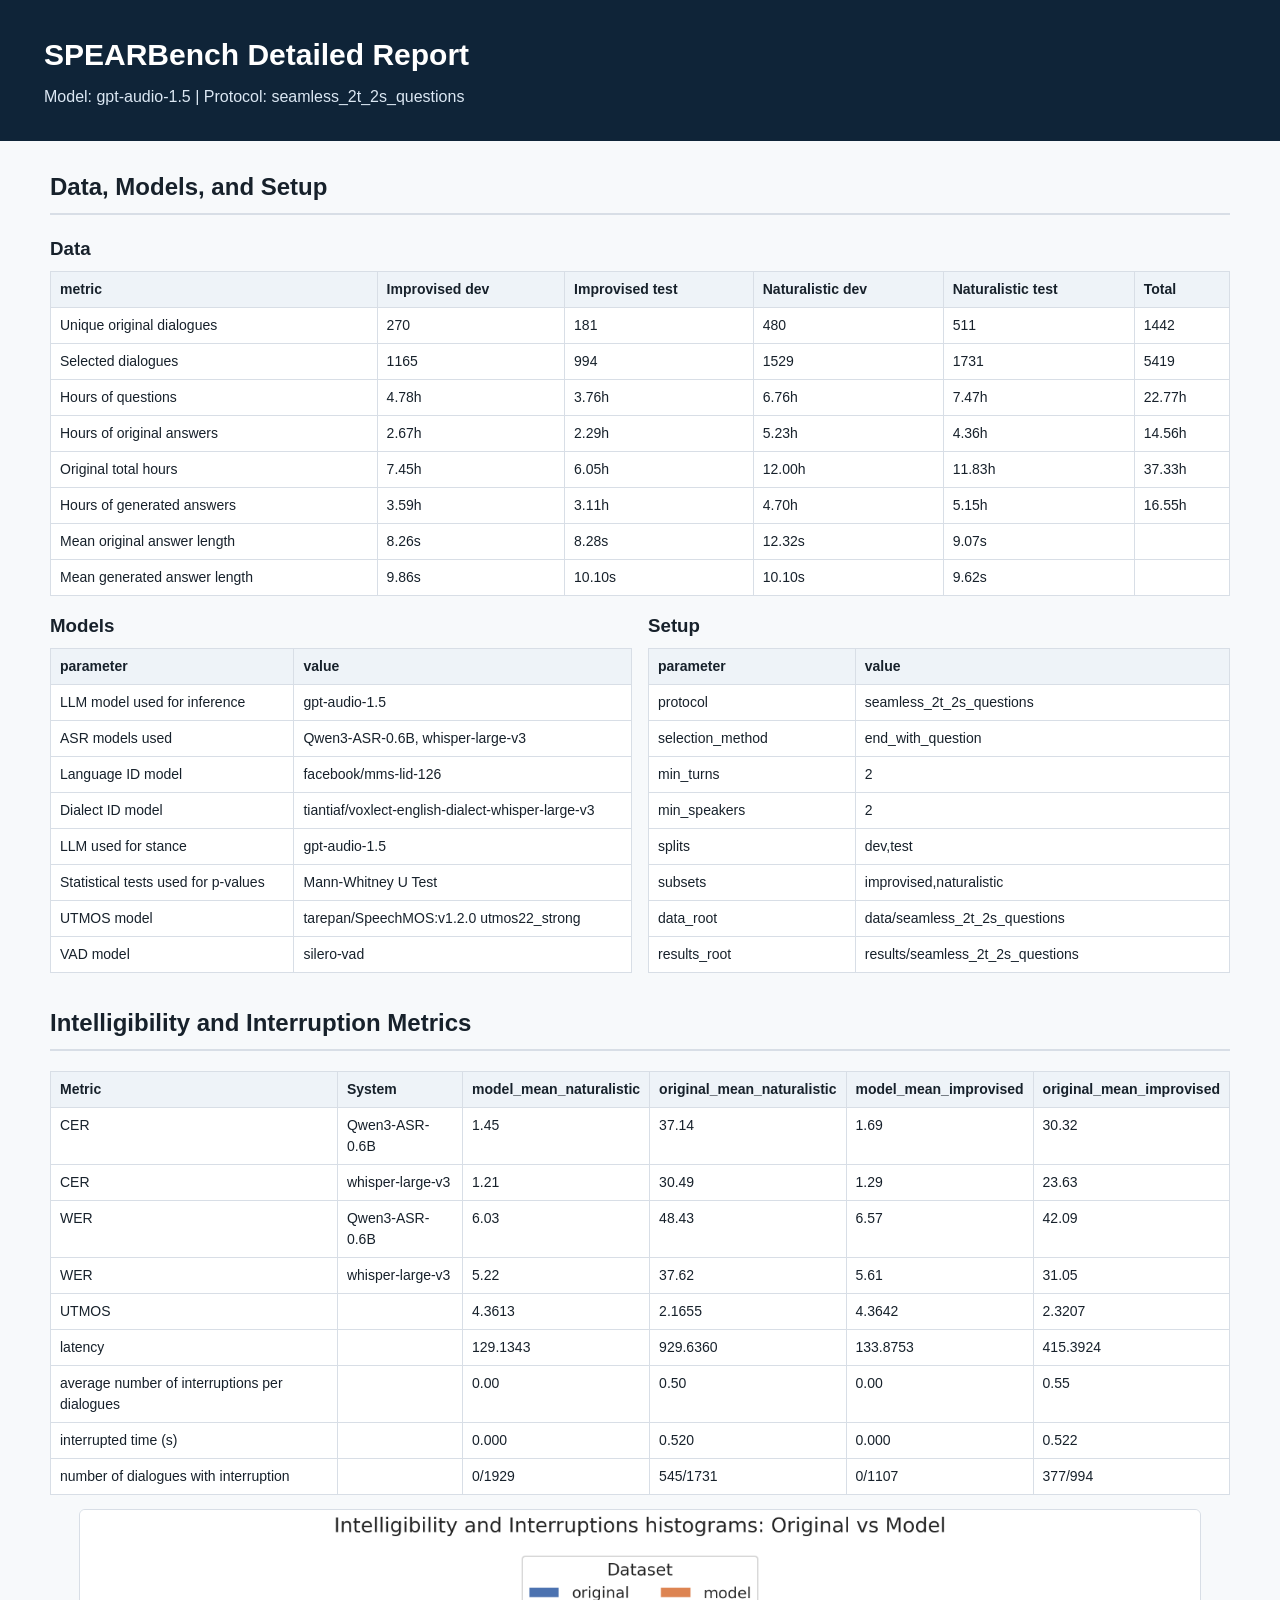
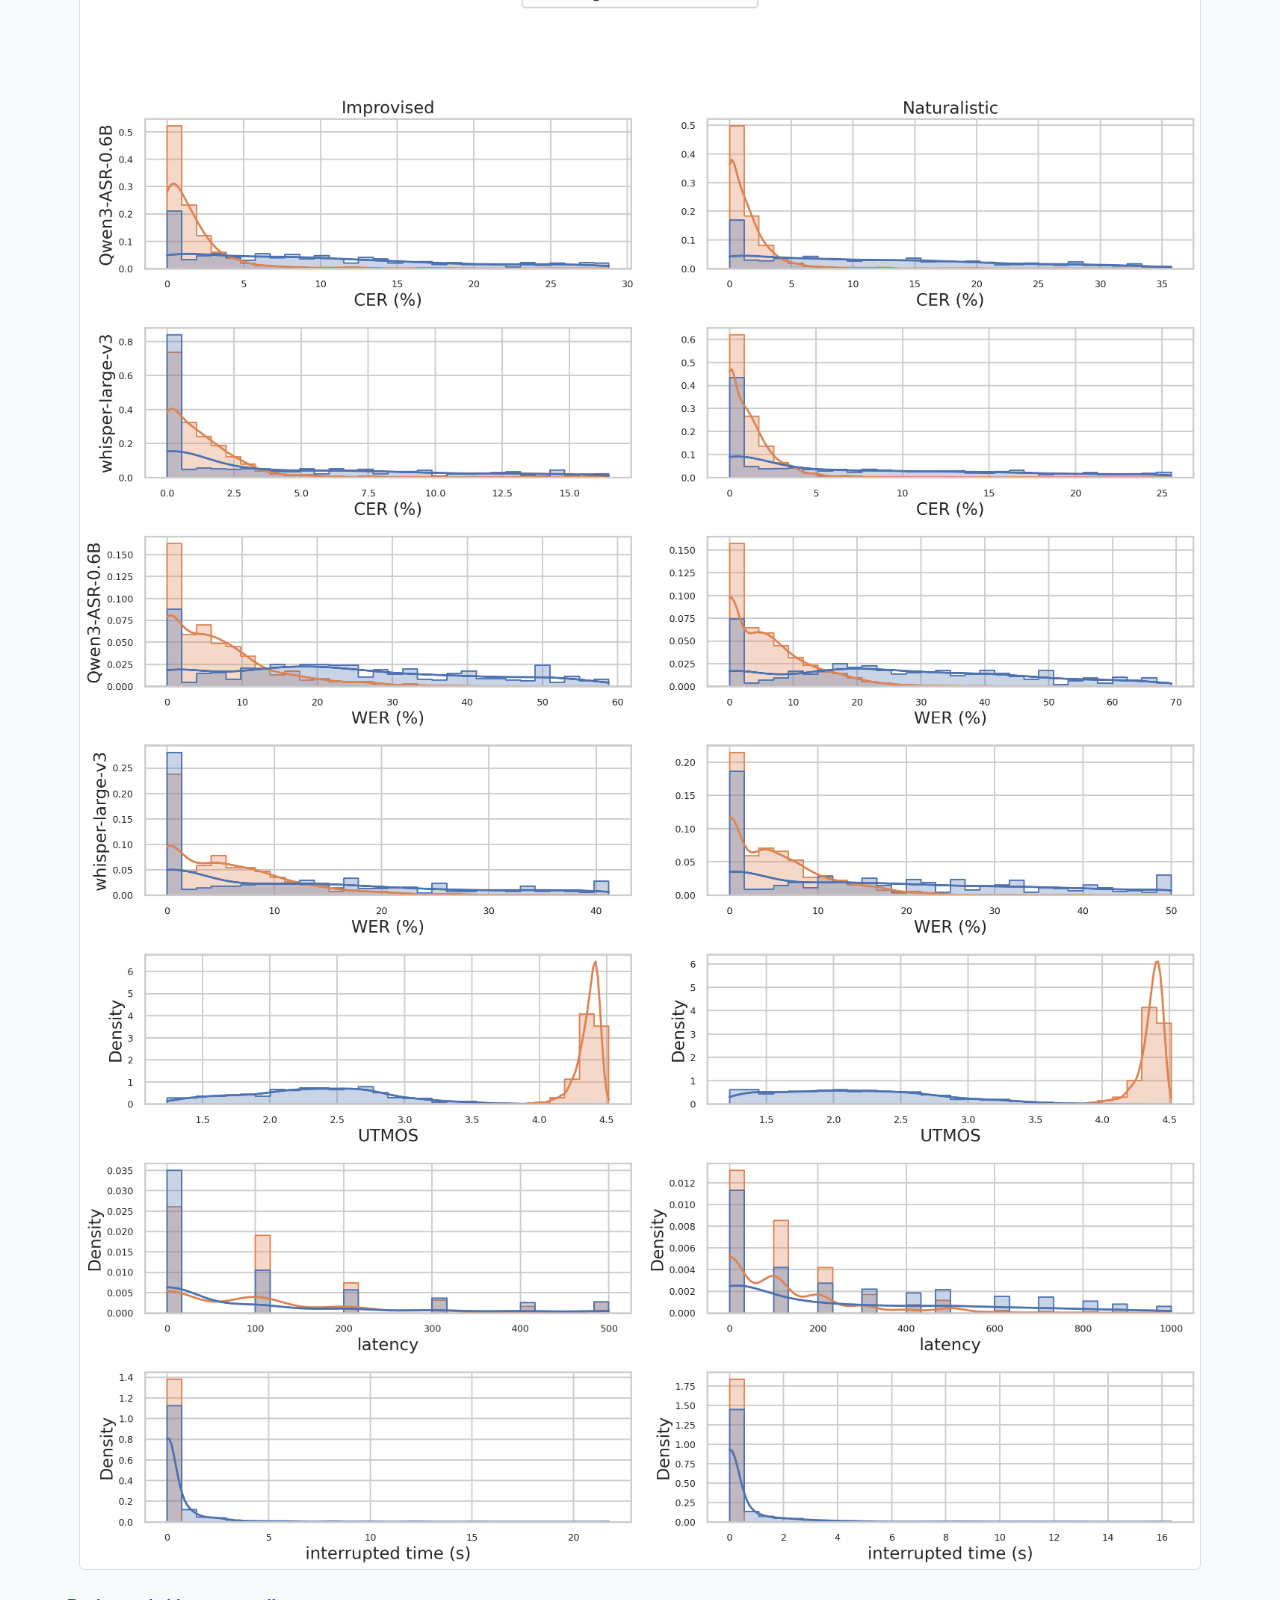
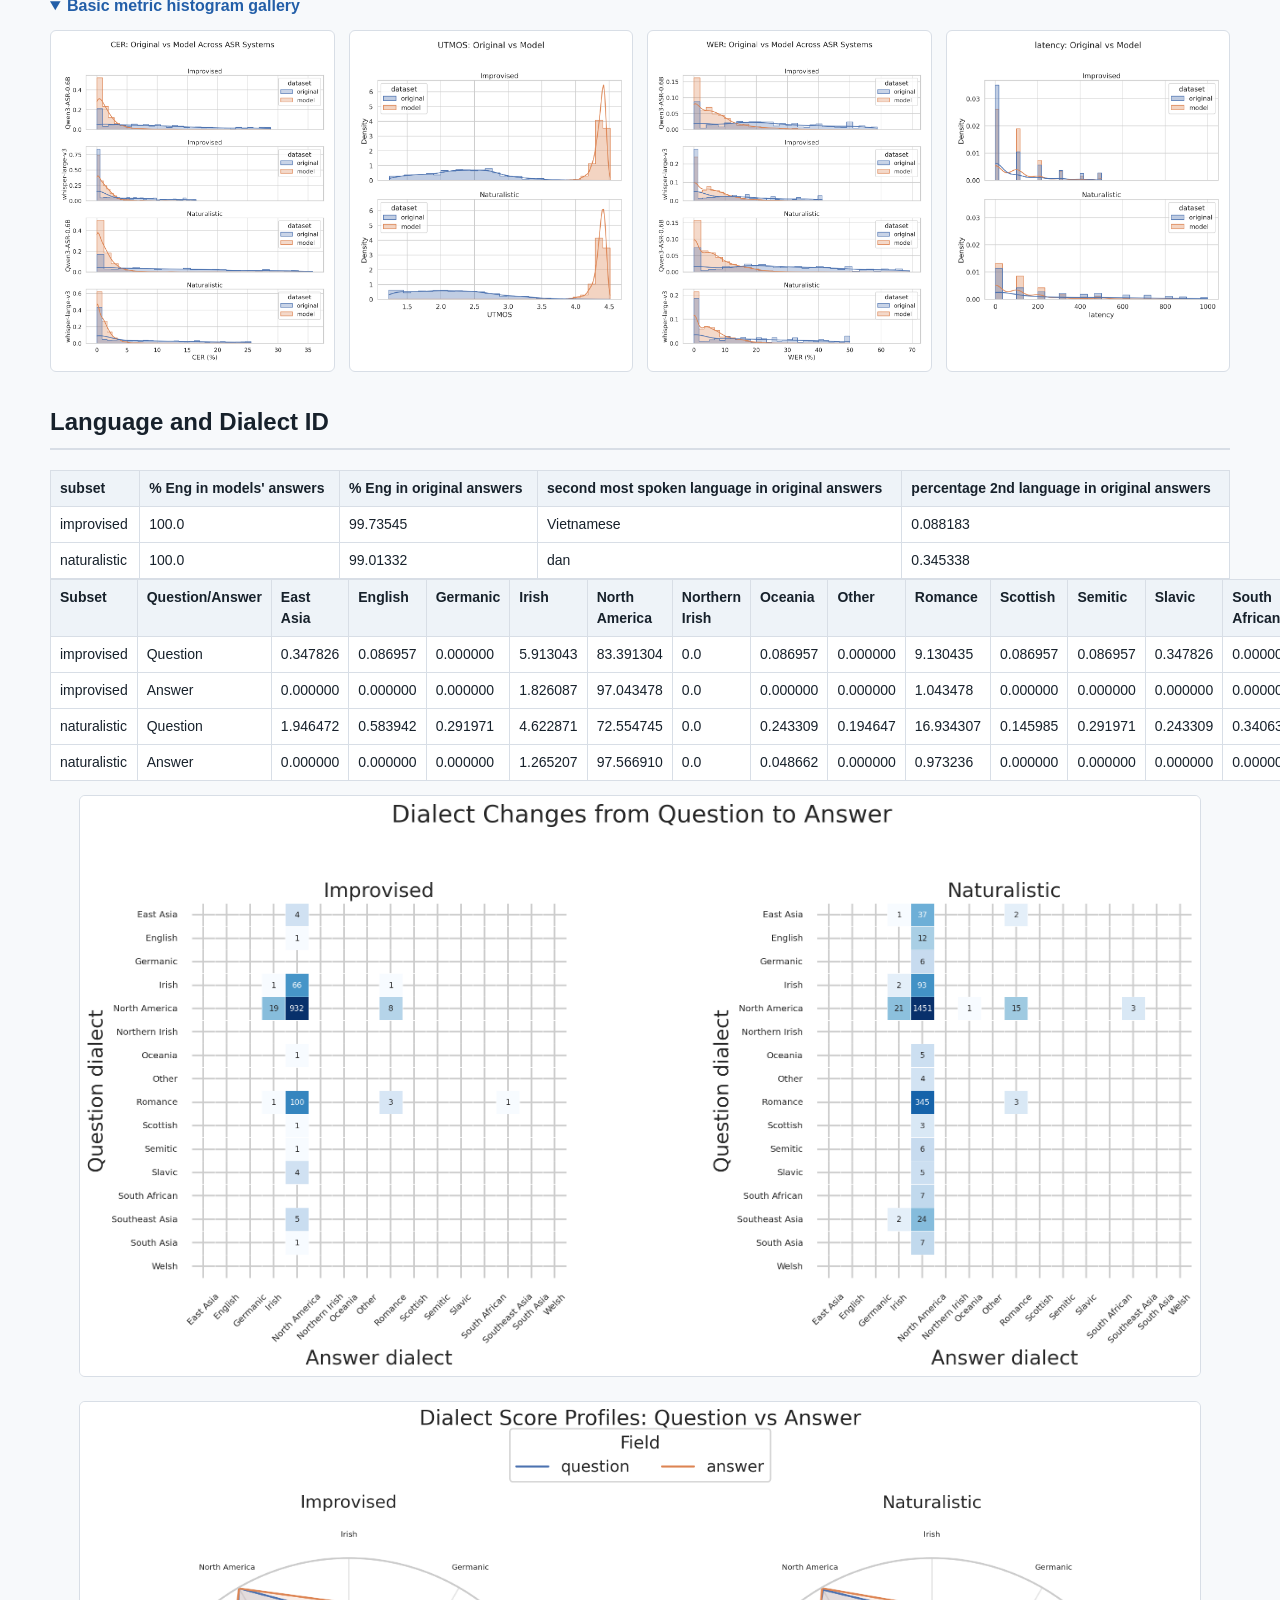
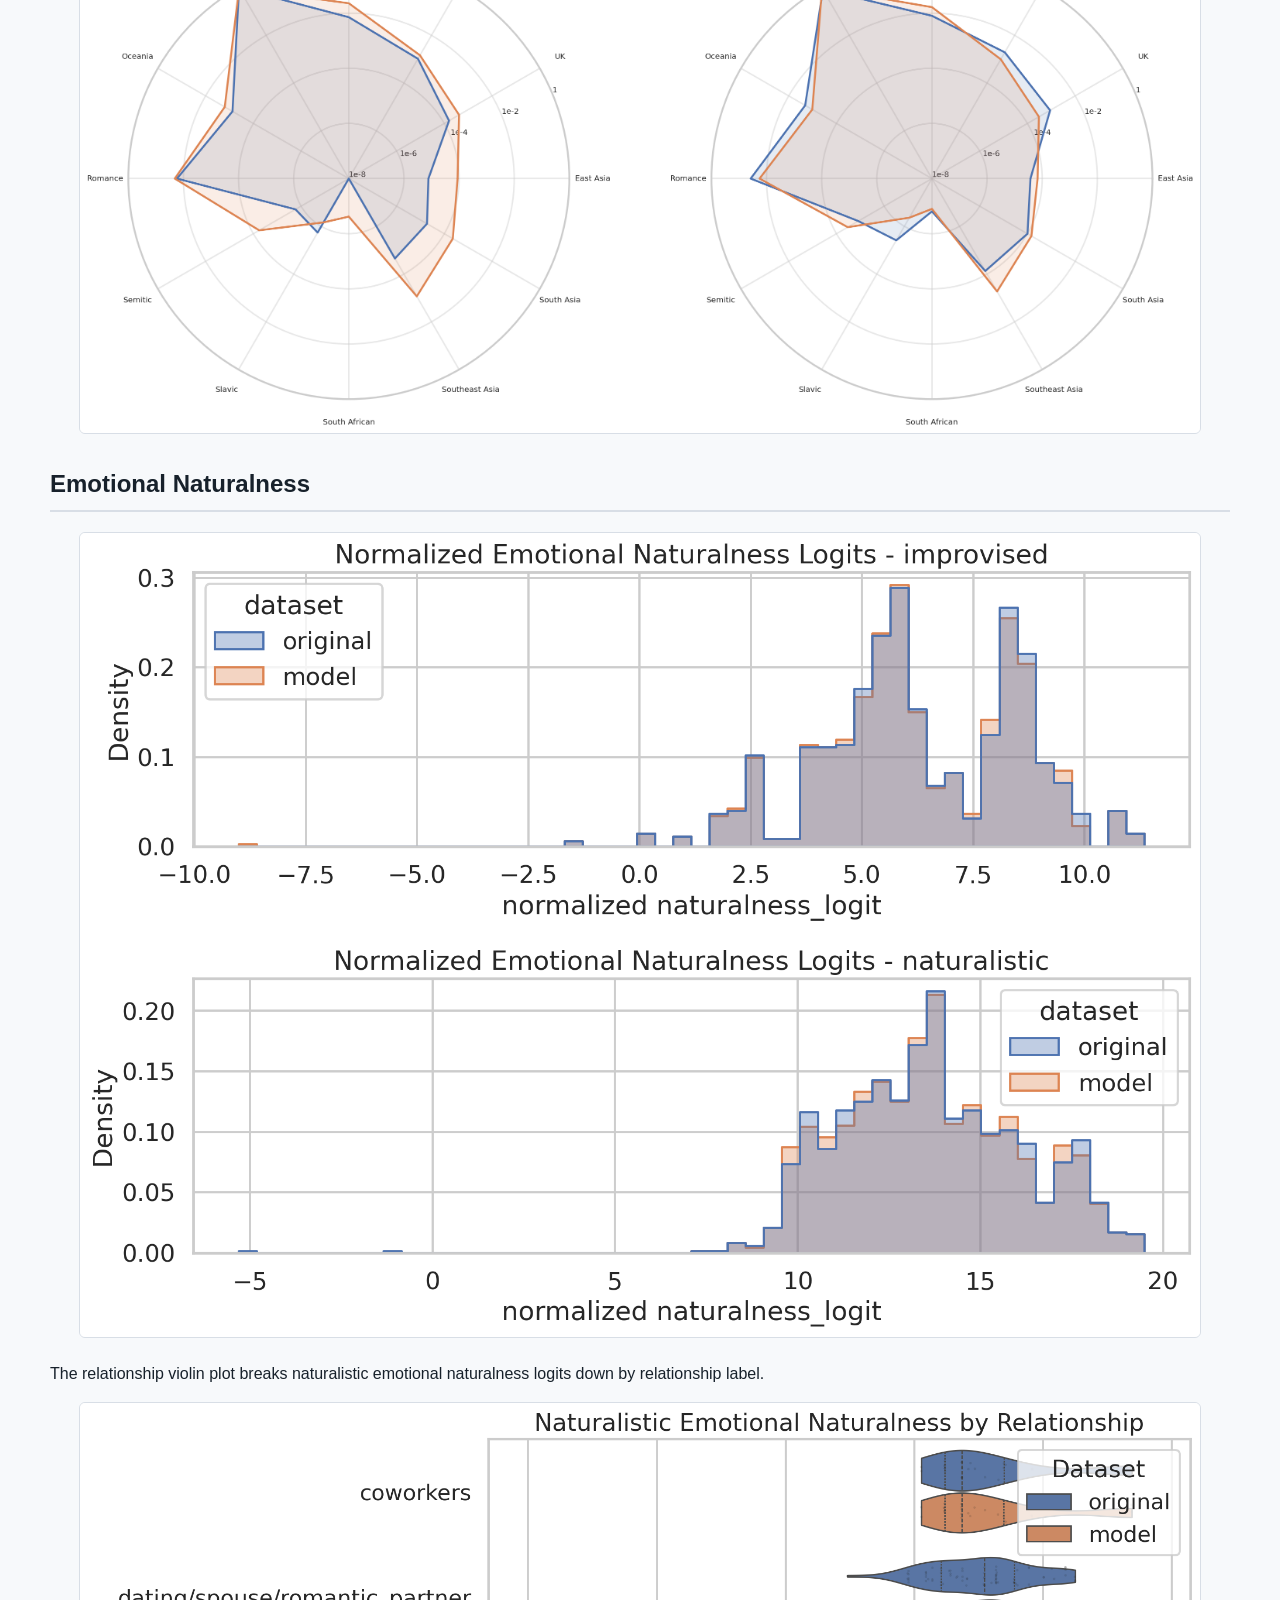
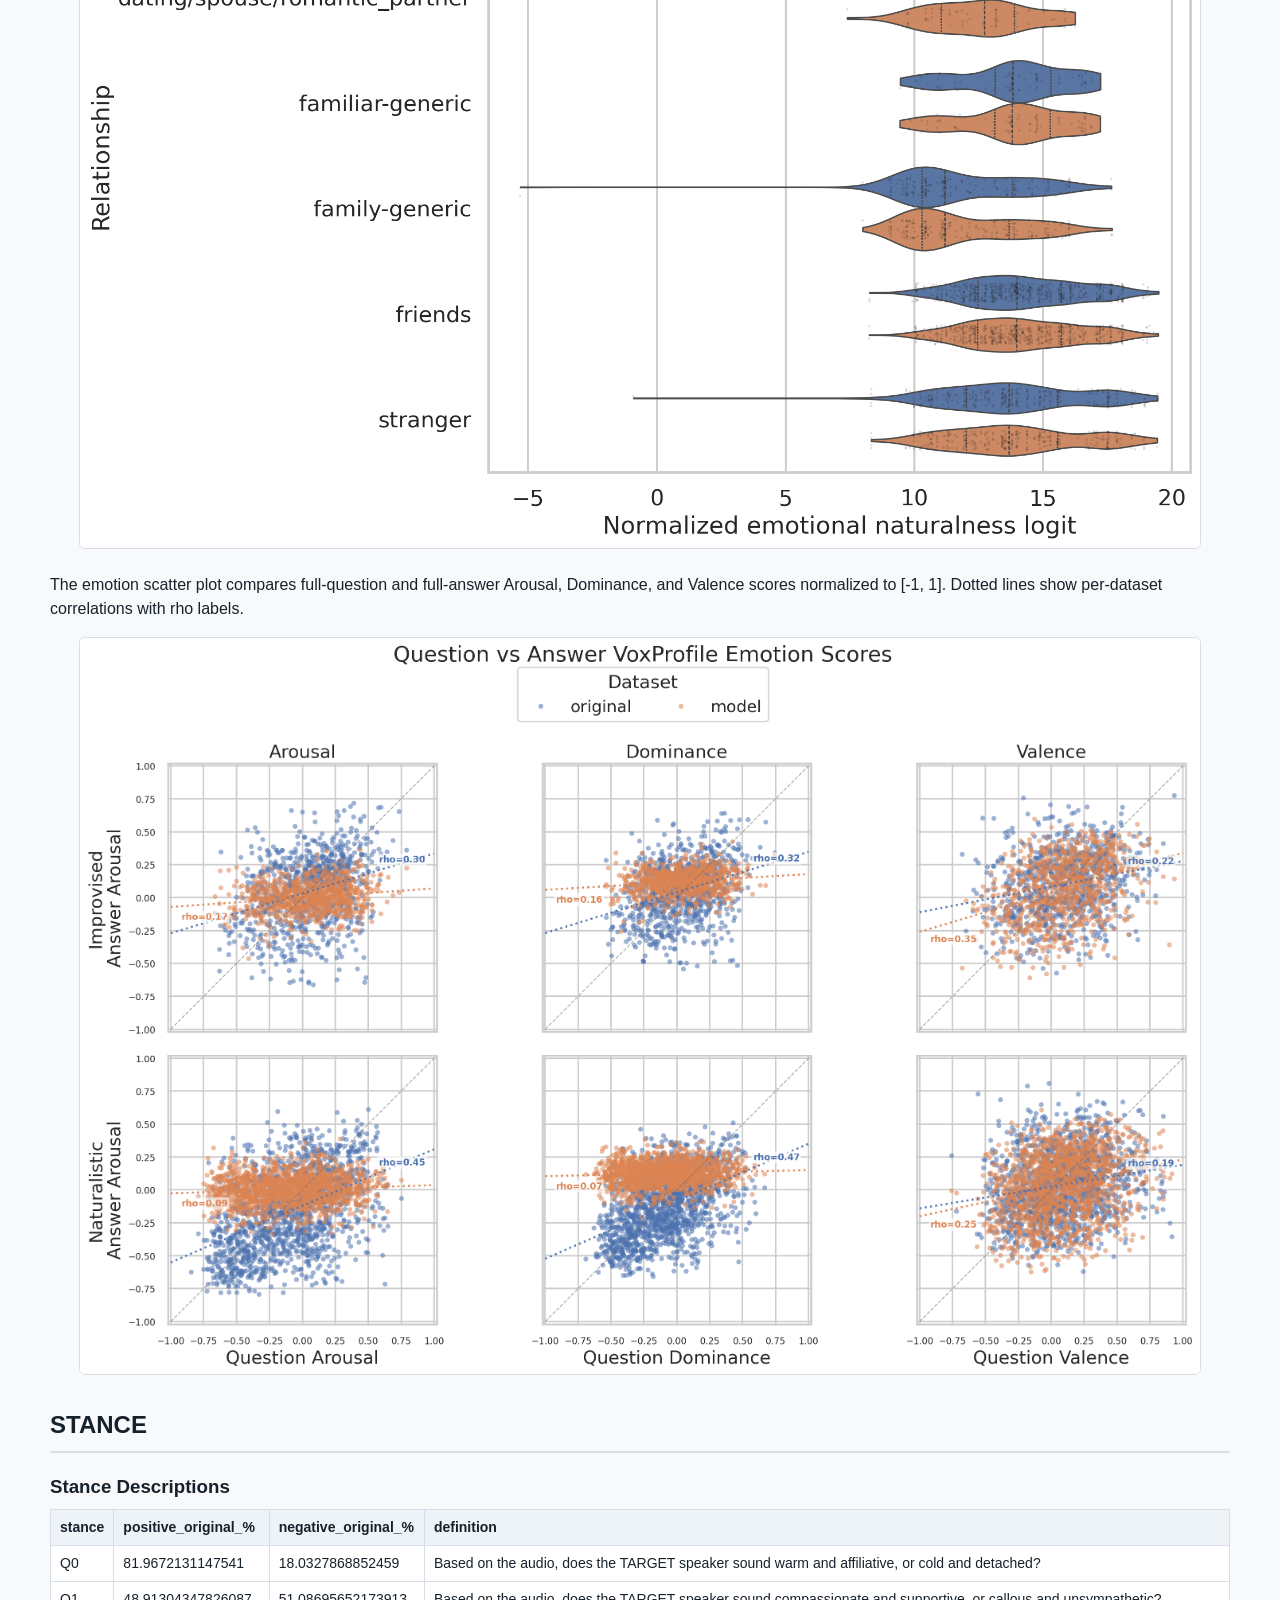
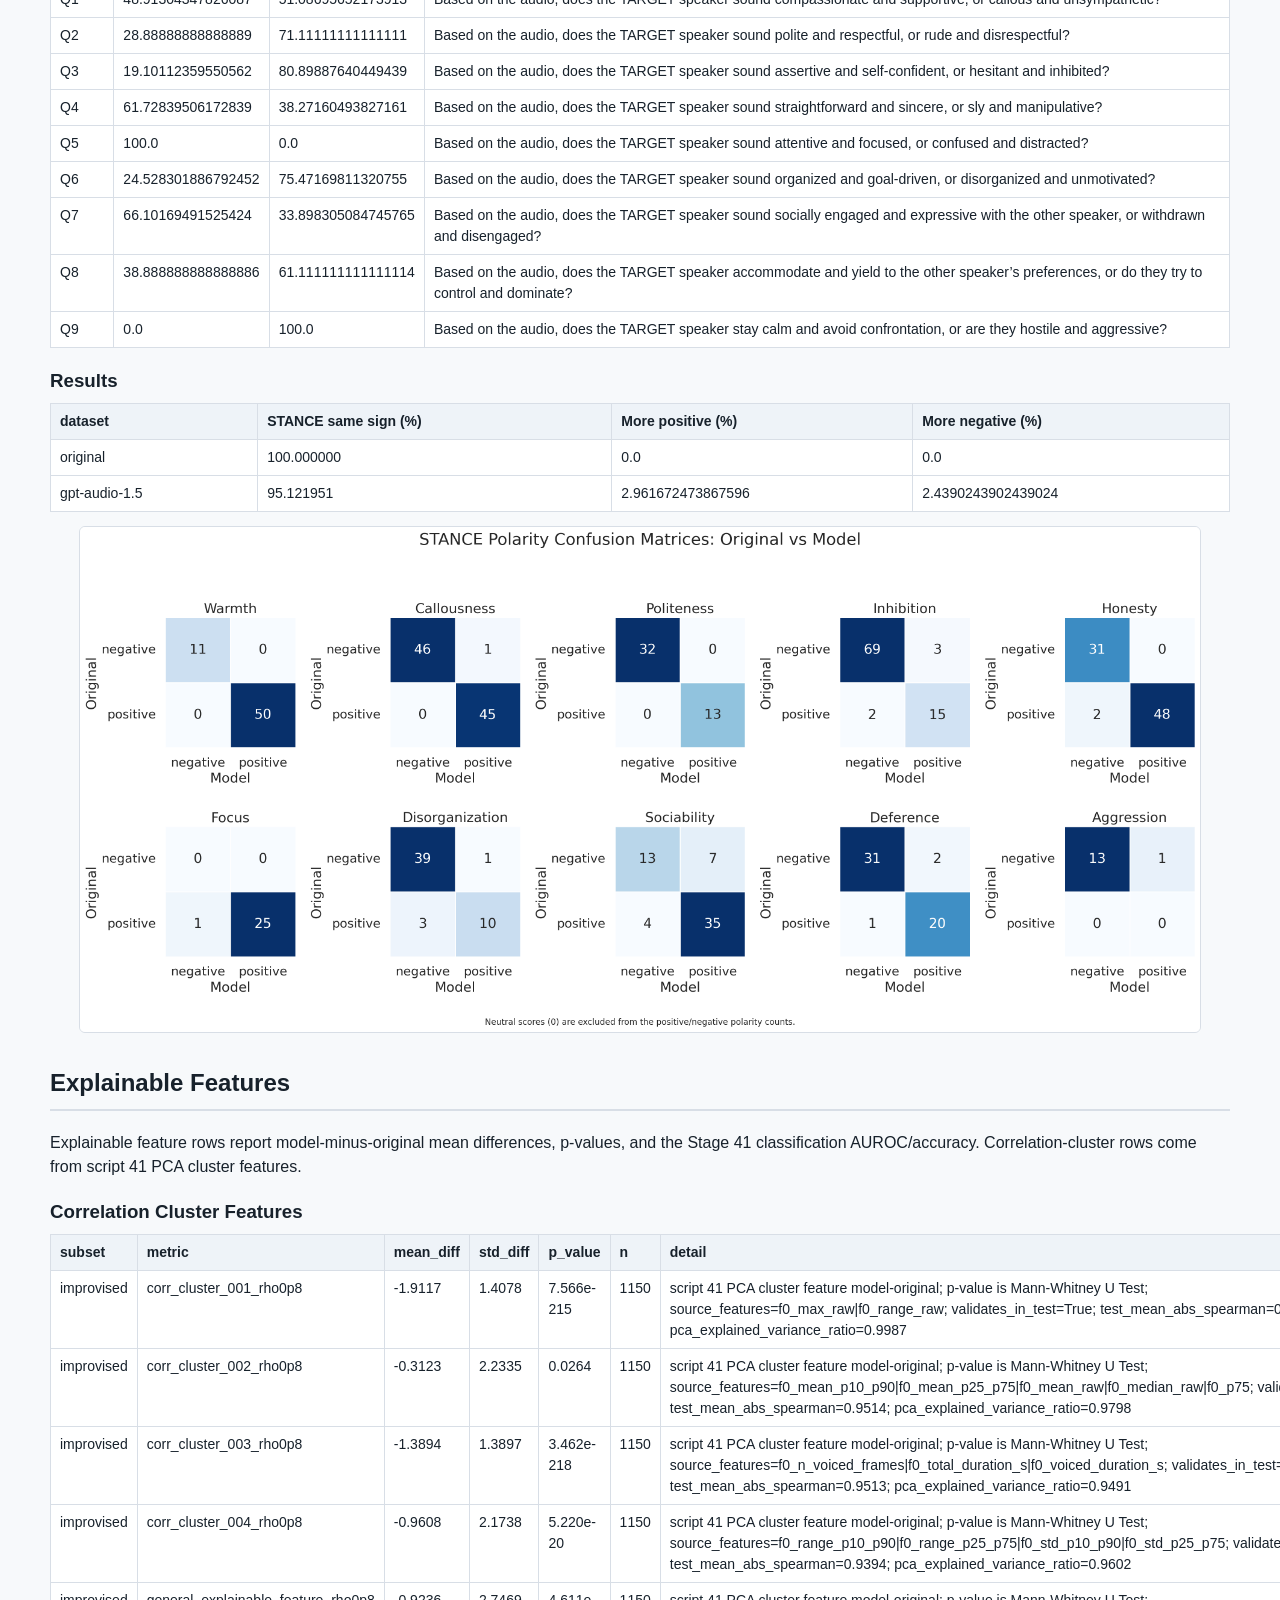
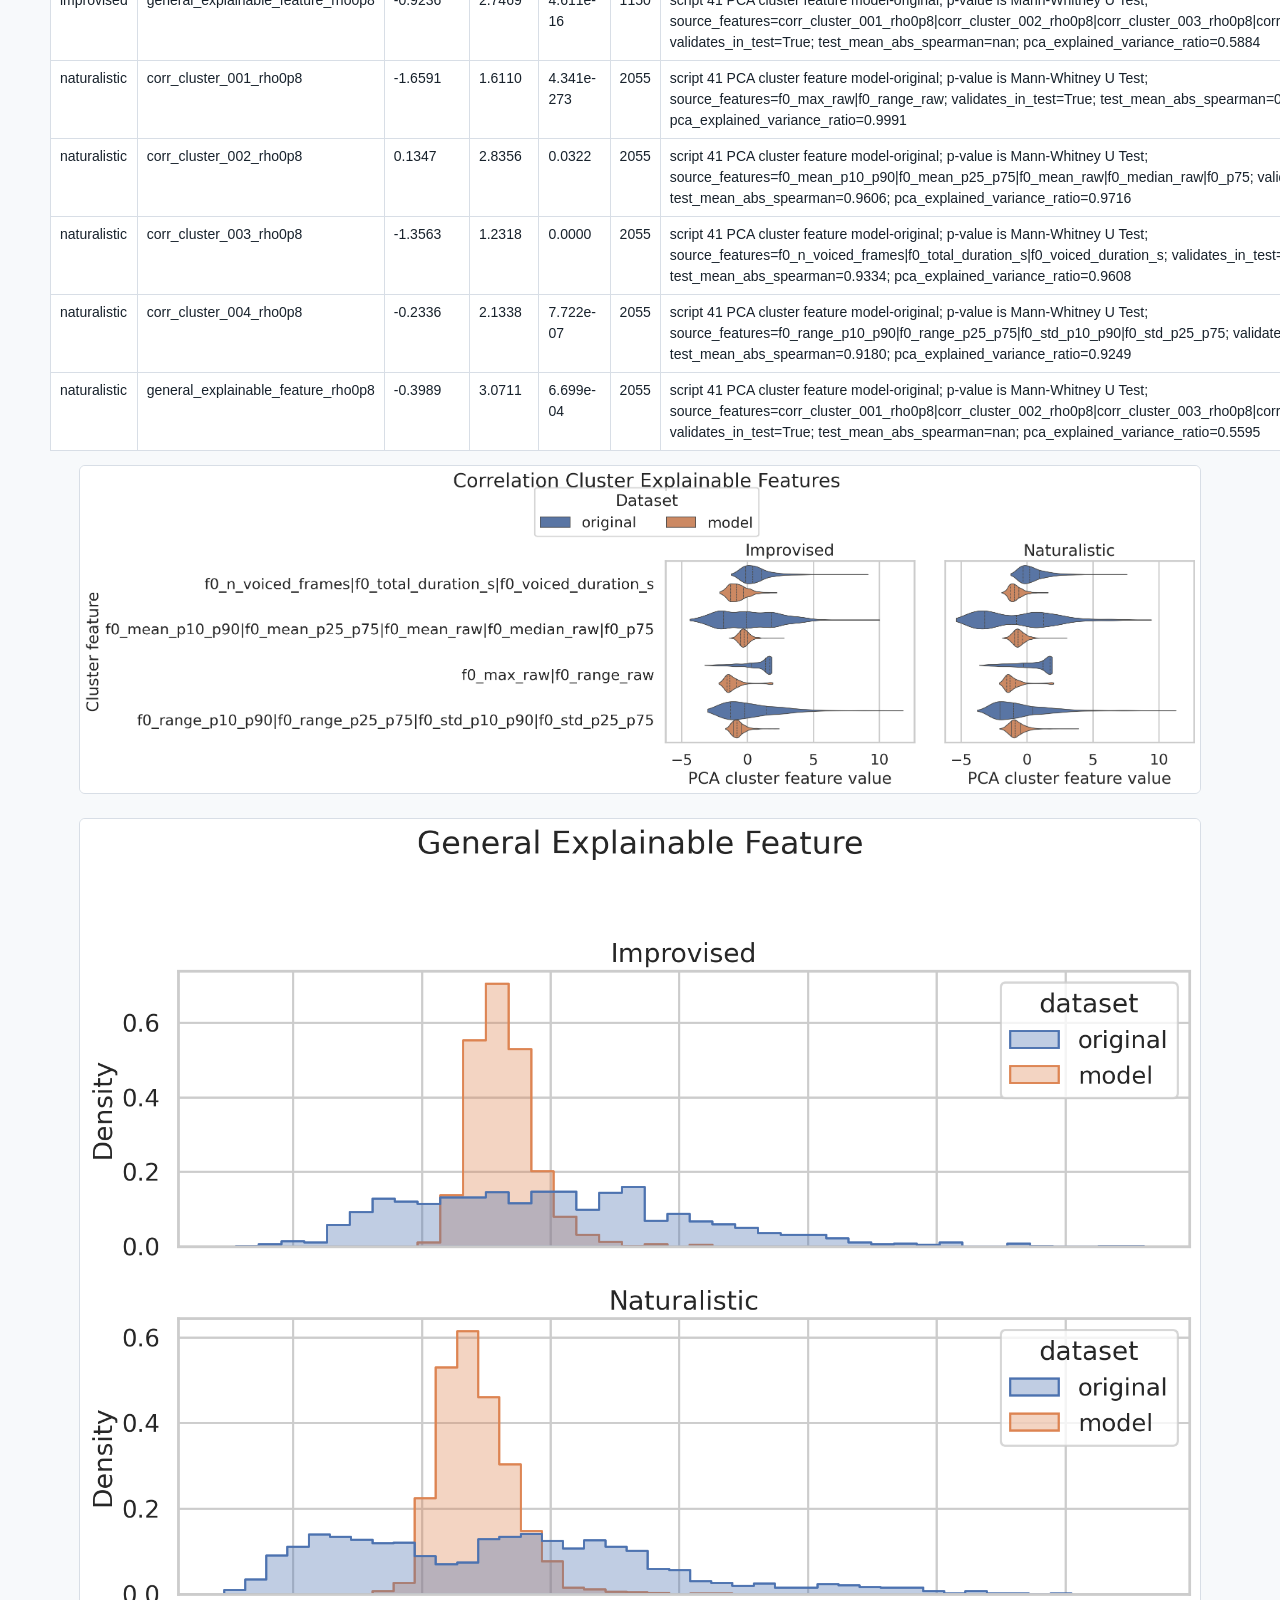
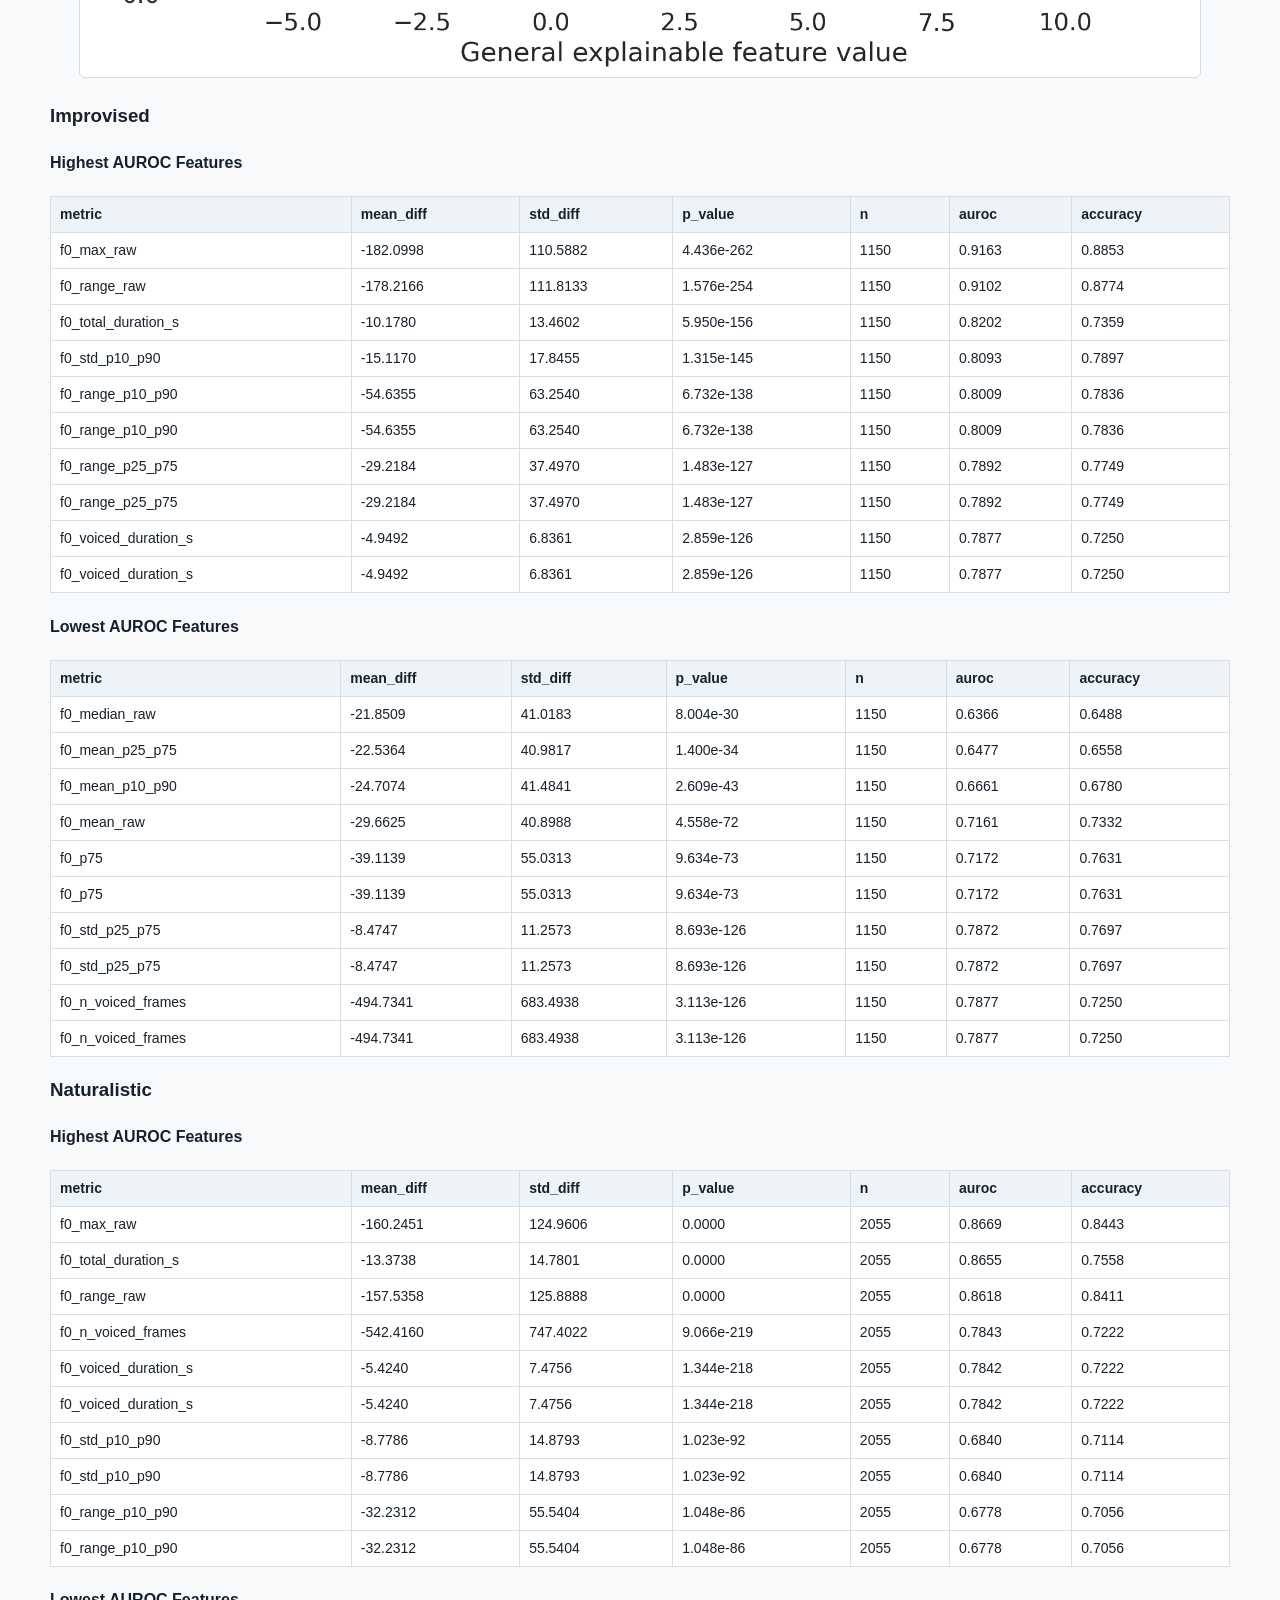
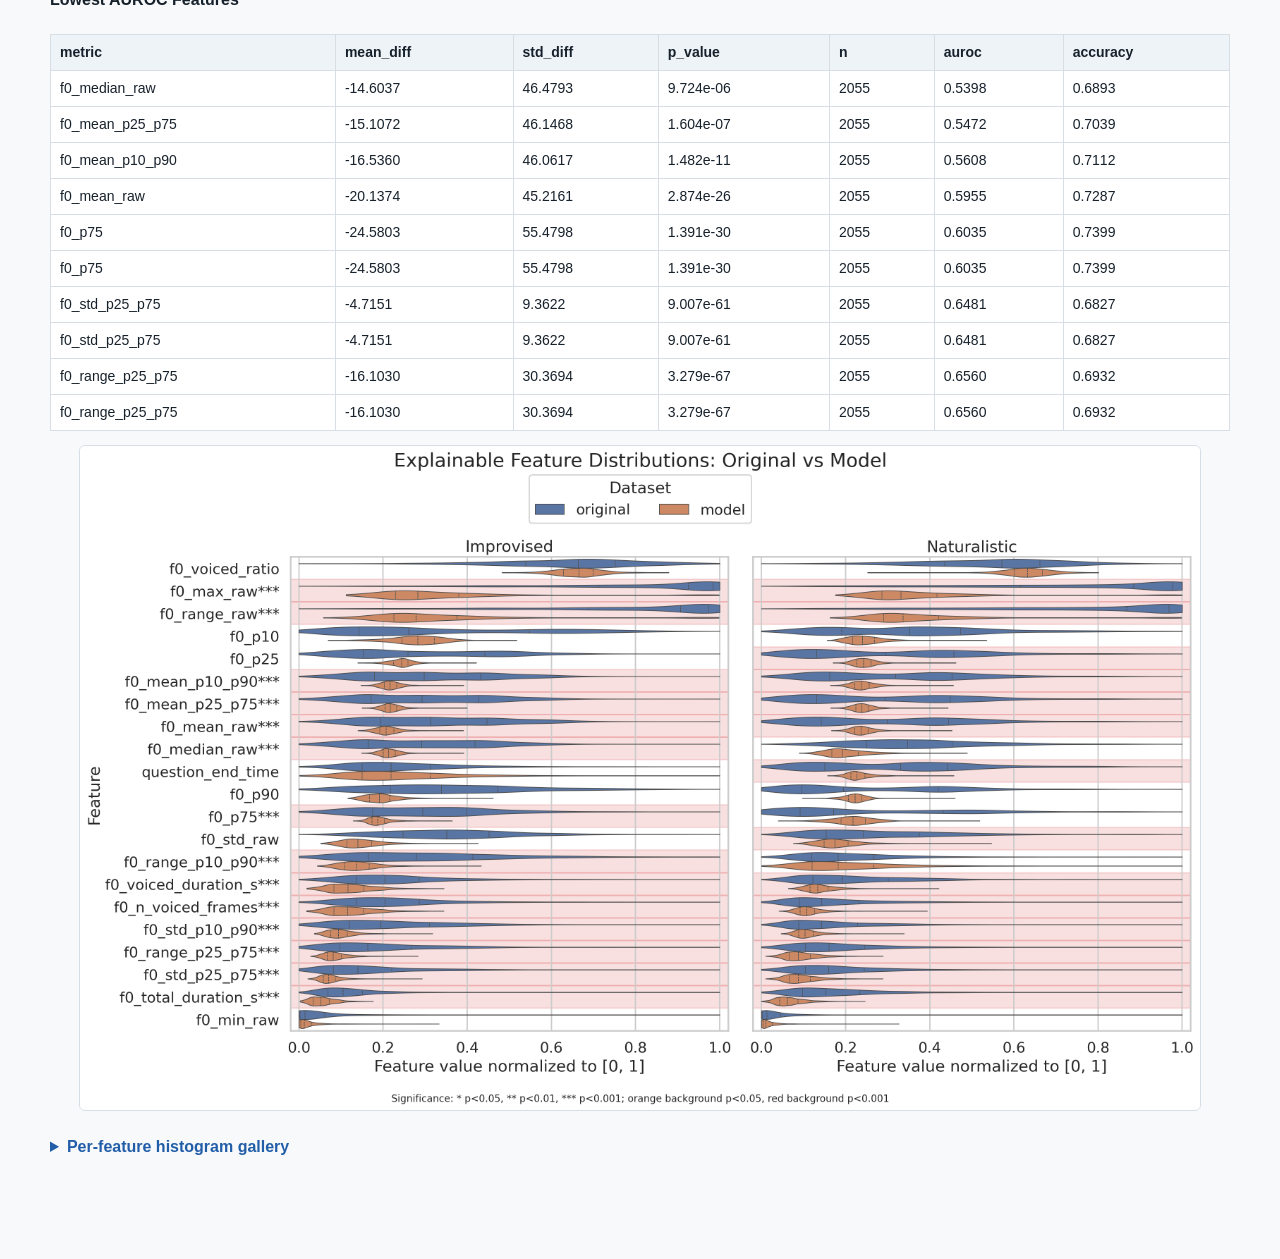
==== reports/gpt-audio-1.5/detailed_report.html @ d7f97317 "first commit" ====
<!doctype html>
<html lang="en">
<head>
  <meta charset="utf-8">
  <meta name="viewport" content="width=device-width, initial-scale=1">
  <title>SPEARBench Detailed Report - gpt-audio-1.5</title>
  <style>
    :root { --ink:#17212b; --muted:#5b6773; --line:#d8dee6; --bg:#f7f9fb; --card:#ffffff; --accent:#225ea8; }
    body { margin:0; font-family: Arial, Helvetica, sans-serif; color:var(--ink); background:var(--bg); line-height:1.5; }
    header { padding:32px 44px; background:#0f2438; color:white; }
    header h1 { margin:0 0 8px 0; font-size:30px; }
    header p { margin:0; color:#dbe7f3; }
    main { max-width:1180px; margin:0 auto; padding:28px 24px 56px; }
    section { margin:0 0 32px; }
    h2 { margin-top:0; border-bottom:2px solid var(--line); padding-bottom:8px; }
    h3 { margin-bottom:8px; }
    .cards { display:grid; grid-template-columns:repeat(auto-fit,minmax(280px,1fr)); gap:16px; margin:18px 0; }
    .card { background:var(--card); border:1px solid var(--line); border-radius:8px; padding:16px; box-shadow:0 1px 2px rgba(0,0,0,0.04); }
    .setup-half-grid { display:grid; grid-template-columns:repeat(2,minmax(0,1fr)); gap:16px; align-items:start; margin-top:16px; }
    .setup-panel { min-width:0; overflow-x:auto; margin:0; }
    .setup-panel-data { width:100%; }
    .setup-panel h3 { margin-top:0; }
    .metric-table { width:100%; border-collapse:collapse; font-size:14px; background:white; }
    .metric-table th, .metric-table td { border:1px solid var(--line); padding:7px 9px; text-align:left; vertical-align:top; }
    .metric-table th { background:#eef3f8; font-weight:700; }
    .figure { width:100%; max-width:1120px; display:block; margin:14px auto 24px; border:1px solid var(--line); border-radius:6px; background:white; }
    .muted { color:var(--muted); }
    details { margin-top:16px; }
    summary { cursor:pointer; color:var(--accent); font-weight:700; margin-bottom:12px; }
    .gallery { display:grid; grid-template-columns:repeat(auto-fit,minmax(260px,1fr)); gap:14px; }
    .thumb { margin:0; background:white; border:1px solid var(--line); border-radius:6px; padding:8px; }
    .thumb img { width:100%; display:block; }
    .thumb figcaption { font-size:12px; color:var(--muted); padding-top:6px; word-break:break-word; }
    @media (max-width: 900px) { .setup-half-grid { grid-template-columns:1fr; } }
  </style>
</head>
<body>
<header>
  <h1>SPEARBench Detailed Report</h1>
  <p>Model: gpt-audio-1.5 | Protocol: seamless_2t_2s_questions</p>
</header>
<main>
  <section>
    <h2>Data, Models, and Setup</h2>
    <section class="setup-panel setup-panel-data"><h3>Data</h3><table class="metric-table"><thead><tr><th>metric</th><th>Improvised dev</th><th>Improvised test</th><th>Naturalistic dev</th><th>Naturalistic test</th><th>Total</th></tr></thead><tbody><tr><td>Unique original dialogues</td><td>270</td><td>181</td><td>480</td><td>511</td><td>1442</td></tr><tr><td>Selected dialogues</td><td>1165</td><td>994</td><td>1529</td><td>1731</td><td>5419</td></tr><tr><td>Hours of questions</td><td>4.78h</td><td>3.76h</td><td>6.76h</td><td>7.47h</td><td>22.77h</td></tr><tr><td>Hours of original answers</td><td>2.67h</td><td>2.29h</td><td>5.23h</td><td>4.36h</td><td>14.56h</td></tr><tr><td>Original total hours</td><td>7.45h</td><td>6.05h</td><td>12.00h</td><td>11.83h</td><td>37.33h</td></tr><tr><td>Hours of generated answers</td><td>3.59h</td><td>3.11h</td><td>4.70h</td><td>5.15h</td><td>16.55h</td></tr><tr><td>Mean original answer length</td><td>8.26s</td><td>8.28s</td><td>12.32s</td><td>9.07s</td><td></td></tr><tr><td>Mean generated answer length</td><td>9.86s</td><td>10.10s</td><td>10.10s</td><td>9.62s</td><td></td></tr></tbody></table></section><div class="setup-half-grid"><section class="setup-panel"><h3>Models</h3><table class="metric-table"><thead><tr><th>parameter</th><th>value</th></tr></thead><tbody><tr><td>LLM model used for inference</td><td>gpt-audio-1.5</td></tr><tr><td>ASR models used</td><td>Qwen3-ASR-0.6B, whisper-large-v3</td></tr><tr><td>Language ID model</td><td>facebook/mms-lid-126</td></tr><tr><td>Dialect ID model</td><td>tiantiaf/voxlect-english-dialect-whisper-large-v3</td></tr><tr><td>LLM used for stance</td><td>gpt-audio-1.5</td></tr><tr><td>Statistical tests used for p-values</td><td>Mann-Whitney U Test</td></tr><tr><td>UTMOS model</td><td>tarepan/SpeechMOS:v1.2.0 utmos22_strong</td></tr><tr><td>VAD model</td><td>silero-vad</td></tr></tbody></table></section>
<section class="setup-panel"><h3>Setup</h3><table class="metric-table"><thead><tr><th>parameter</th><th>value</th></tr></thead><tbody><tr><td>protocol</td><td>seamless_2t_2s_questions</td></tr><tr><td>selection_method</td><td>end_with_question</td></tr><tr><td>min_turns</td><td>2</td></tr><tr><td>min_speakers</td><td>2</td></tr><tr><td>splits</td><td>dev,test</td></tr><tr><td>subsets</td><td>improvised,naturalistic</td></tr><tr><td>data_root</td><td>data/seamless_2t_2s_questions</td></tr><tr><td>results_root</td><td>results/seamless_2t_2s_questions</td></tr></tbody></table></section></div>
  </section>

  <section>
    <h2>Intelligibility and Interruption Metrics</h2>
    <table class="dataframe metric-table">
  <thead>
    <tr style="text-align: right;">
      <th>Metric</th>
      <th>System</th>
      <th>model_mean_naturalistic</th>
      <th>original_mean_naturalistic</th>
      <th>model_mean_improvised</th>
      <th>original_mean_improvised</th>
    </tr>
  </thead>
  <tbody>
    <tr>
      <td>CER</td>
      <td>Qwen3-ASR-0.6B</td>
      <td>1.45</td>
      <td>37.14</td>
      <td>1.69</td>
      <td>30.32</td>
    </tr>
    <tr>
      <td>CER</td>
      <td>whisper-large-v3</td>
      <td>1.21</td>
      <td>30.49</td>
      <td>1.29</td>
      <td>23.63</td>
    </tr>
    <tr>
      <td>WER</td>
      <td>Qwen3-ASR-0.6B</td>
      <td>6.03</td>
      <td>48.43</td>
      <td>6.57</td>
      <td>42.09</td>
    </tr>
    <tr>
      <td>WER</td>
      <td>whisper-large-v3</td>
      <td>5.22</td>
      <td>37.62</td>
      <td>5.61</td>
      <td>31.05</td>
    </tr>
    <tr>
      <td>UTMOS</td>
      <td></td>
      <td>4.3613</td>
      <td>2.1655</td>
      <td>4.3642</td>
      <td>2.3207</td>
    </tr>
    <tr>
      <td>latency</td>
      <td></td>
      <td>129.1343</td>
      <td>929.6360</td>
      <td>133.8753</td>
      <td>415.3924</td>
    </tr>
    <tr>
      <td>average number of interruptions per dialogues</td>
      <td></td>
      <td>0.00</td>
      <td>0.50</td>
      <td>0.00</td>
      <td>0.55</td>
    </tr>
    <tr>
      <td>interrupted time (s)</td>
      <td></td>
      <td>0.000</td>
      <td>0.520</td>
      <td>0.000</td>
      <td>0.522</td>
    </tr>
    <tr>
      <td>number of dialogues with interruption</td>
      <td></td>
      <td>0/1929</td>
      <td>545/1731</td>
      <td>0/1107</td>
      <td>377/994</td>
    </tr>
  </tbody>
</table>
    <img class="figure" src="graphs/basic_metrics.png" alt="Intelligibility and interruption metric histograms with KDE" loading="lazy">
    <details open><summary>Basic metric histogram gallery</summary><div class="gallery"><figure class="thumb"><img src="graphs/basic_metric_graphs/CER.png" alt="CER" loading="lazy"></figure>
<figure class="thumb"><img src="graphs/basic_metric_graphs/UTMOS.png" alt="UTMOS" loading="lazy"></figure>
<figure class="thumb"><img src="graphs/basic_metric_graphs/WER.png" alt="WER" loading="lazy"></figure>
<figure class="thumb"><img src="graphs/basic_metric_graphs/latency.png" alt="latency" loading="lazy"></figure></div></details>
  </section>

  <section>
    <h2>Language and Dialect ID</h2>
    <table class="dataframe metric-table">
  <thead>
    <tr style="text-align: right;">
      <th>subset</th>
      <th>% Eng in models' answers</th>
      <th>% Eng in original answers</th>
      <th>second most spoken language in original answers</th>
      <th>percentage 2nd language in original answers</th>
    </tr>
  </thead>
  <tbody>
    <tr>
      <td>improvised</td>
      <td>100.0</td>
      <td>99.73545</td>
      <td>Vietnamese</td>
      <td>0.088183</td>
    </tr>
    <tr>
      <td>naturalistic</td>
      <td>100.0</td>
      <td>99.01332</td>
      <td>dan</td>
      <td>0.345338</td>
    </tr>
  </tbody>
</table>
    <table class="dataframe metric-table">
  <thead>
    <tr style="text-align: right;">
      <th>Subset</th>
      <th>Question/Answer</th>
      <th>East Asia</th>
      <th>English</th>
      <th>Germanic</th>
      <th>Irish</th>
      <th>North America</th>
      <th>Northern Irish</th>
      <th>Oceania</th>
      <th>Other</th>
      <th>Romance</th>
      <th>Scottish</th>
      <th>Semitic</th>
      <th>Slavic</th>
      <th>South African</th>
      <th>Southeast Asia</th>
      <th>South Asia</th>
      <th>Welsh</th>
    </tr>
  </thead>
  <tbody>
    <tr>
      <td>improvised</td>
      <td>Question</td>
      <td>0.347826</td>
      <td>0.086957</td>
      <td>0.000000</td>
      <td>5.913043</td>
      <td>83.391304</td>
      <td>0.0</td>
      <td>0.086957</td>
      <td>0.000000</td>
      <td>9.130435</td>
      <td>0.086957</td>
      <td>0.086957</td>
      <td>0.347826</td>
      <td>0.000000</td>
      <td>0.434783</td>
      <td>0.086957</td>
      <td>0.0</td>
    </tr>
    <tr>
      <td>improvised</td>
      <td>Answer</td>
      <td>0.000000</td>
      <td>0.000000</td>
      <td>0.000000</td>
      <td>1.826087</td>
      <td>97.043478</td>
      <td>0.0</td>
      <td>0.000000</td>
      <td>0.000000</td>
      <td>1.043478</td>
      <td>0.000000</td>
      <td>0.000000</td>
      <td>0.000000</td>
      <td>0.000000</td>
      <td>0.086957</td>
      <td>0.000000</td>
      <td>0.0</td>
    </tr>
    <tr>
      <td>naturalistic</td>
      <td>Question</td>
      <td>1.946472</td>
      <td>0.583942</td>
      <td>0.291971</td>
      <td>4.622871</td>
      <td>72.554745</td>
      <td>0.0</td>
      <td>0.243309</td>
      <td>0.194647</td>
      <td>16.934307</td>
      <td>0.145985</td>
      <td>0.291971</td>
      <td>0.243309</td>
      <td>0.340633</td>
      <td>1.265207</td>
      <td>0.340633</td>
      <td>0.0</td>
    </tr>
    <tr>
      <td>naturalistic</td>
      <td>Answer</td>
      <td>0.000000</td>
      <td>0.000000</td>
      <td>0.000000</td>
      <td>1.265207</td>
      <td>97.566910</td>
      <td>0.0</td>
      <td>0.048662</td>
      <td>0.000000</td>
      <td>0.973236</td>
      <td>0.000000</td>
      <td>0.000000</td>
      <td>0.000000</td>
      <td>0.000000</td>
      <td>0.145985</td>
      <td>0.000000</td>
      <td>0.0</td>
    </tr>
  </tbody>
</table>
    <img class="figure" src="graphs/dialect_confusion.png" alt="Dialect question-to-answer confusion matrix" loading="lazy">
    <img class="figure" src="graphs/dialect_scores.png" alt="Dialect score spider profiles for question and answer fields" loading="lazy">
  </section>

  <section>
    <h2>Emotional Naturalness</h2>
    <img class="figure" src="graphs/emo_naturalness.png" alt="Emotional naturalness distributions" loading="lazy">
    <p>The relationship violin plot breaks naturalistic emotional naturalness logits down by relationship label.</p>
    <img class="figure" src="graphs/emo_naturalness_by_relationship.png" alt="Naturalistic emotional naturalness violins by relationship" loading="lazy">
    <p>The emotion scatter plot compares full-question and full-answer Arousal, Dominance, and Valence scores normalized to [-1, 1]. Dotted lines show per-dataset correlations with rho labels.</p>
    <img class="figure" src="graphs/emotion_scatter.png" alt="Question-answer Arousal, Dominance, and Valence scatter plots" loading="lazy">
  </section>

  <section>
    <h2>STANCE</h2>
    <h3>Stance Descriptions</h3>
    <table class="dataframe metric-table">
  <thead>
    <tr style="text-align: right;">
      <th>stance</th>
      <th>positive_original_%</th>
      <th>negative_original_%</th>
      <th>definition</th>
    </tr>
  </thead>
  <tbody>
    <tr>
      <td>Q0</td>
      <td>81.9672131147541</td>
      <td>18.0327868852459</td>
      <td>Based on the audio, does the TARGET speaker sound warm and affiliative, or cold and detached?</td>
    </tr>
    <tr>
      <td>Q1</td>
      <td>48.91304347826087</td>
      <td>51.08695652173913</td>
      <td>Based on the audio, does the TARGET speaker sound compassionate and supportive, or callous and unsympathetic?</td>
    </tr>
    <tr>
      <td>Q2</td>
      <td>28.88888888888889</td>
      <td>71.11111111111111</td>
      <td>Based on the audio, does the TARGET speaker sound polite and respectful, or rude and disrespectful?</td>
    </tr>
    <tr>
      <td>Q3</td>
      <td>19.10112359550562</td>
      <td>80.89887640449439</td>
      <td>Based on the audio, does the TARGET speaker sound assertive and self-confident, or hesitant and inhibited?</td>
    </tr>
    <tr>
      <td>Q4</td>
      <td>61.72839506172839</td>
      <td>38.27160493827161</td>
      <td>Based on the audio, does the TARGET speaker sound straightforward and sincere, or sly and manipulative?</td>
    </tr>
    <tr>
      <td>Q5</td>
      <td>100.0</td>
      <td>0.0</td>
      <td>Based on the audio, does the TARGET speaker sound attentive and focused, or confused and distracted?</td>
    </tr>
    <tr>
      <td>Q6</td>
      <td>24.528301886792452</td>
      <td>75.47169811320755</td>
      <td>Based on the audio, does the TARGET speaker sound organized and goal-driven, or disorganized and unmotivated?</td>
    </tr>
    <tr>
      <td>Q7</td>
      <td>66.10169491525424</td>
      <td>33.898305084745765</td>
      <td>Based on the audio, does the TARGET speaker sound socially engaged and expressive with the other speaker, or withdrawn and disengaged?</td>
    </tr>
    <tr>
      <td>Q8</td>
      <td>38.888888888888886</td>
      <td>61.111111111111114</td>
      <td>Based on the audio, does the TARGET speaker accommodate and yield to the other speaker’s preferences, or do they try to control and dominate?</td>
    </tr>
    <tr>
      <td>Q9</td>
      <td>0.0</td>
      <td>100.0</td>
      <td>Based on the audio, does the TARGET speaker stay calm and avoid confrontation, or are they hostile and aggressive?</td>
    </tr>
  </tbody>
</table>
    <h3>Results</h3>
    <table class="dataframe metric-table">
  <thead>
    <tr style="text-align: right;">
      <th>dataset</th>
      <th>STANCE same sign (%)</th>
      <th>More positive (%)</th>
      <th>More negative (%)</th>
    </tr>
  </thead>
  <tbody>
    <tr>
      <td>original</td>
      <td>100.000000</td>
      <td>0.0</td>
      <td>0.0</td>
    </tr>
    <tr>
      <td>gpt-audio-1.5</td>
      <td>95.121951</td>
      <td>2.961672473867596</td>
      <td>2.4390243902439024</td>
    </tr>
  </tbody>
</table>
    <img class="figure" src="graphs/stances.png" alt="STANCE score distributions" loading="lazy">
  </section>

  <section>
    <h2>Explainable Features</h2>
    <p>Explainable feature rows report model-minus-original mean differences, p-values, and the Stage 41 classification AUROC/accuracy. Correlation-cluster rows come from script 41 PCA cluster features.</p>
    <h3>Correlation Cluster Features</h3>
    <table class="dataframe metric-table">
  <thead>
    <tr style="text-align: right;">
      <th>subset</th>
      <th>metric</th>
      <th>mean_diff</th>
      <th>std_diff</th>
      <th>p_value</th>
      <th>n</th>
      <th>detail</th>
    </tr>
  </thead>
  <tbody>
    <tr>
      <td>improvised</td>
      <td>corr_cluster_001_rho0p8</td>
      <td>-1.9117</td>
      <td>1.4078</td>
      <td>7.566e-215</td>
      <td>1150</td>
      <td>script 41 PCA cluster feature model-original; p-value is Mann-Whitney U Test; source_features=f0_max_raw|f0_range_raw; validates_in_test=True; test_mean_abs_spearman=0.9916; pca_explained_variance_ratio=0.9987</td>
    </tr>
    <tr>
      <td>improvised</td>
      <td>corr_cluster_002_rho0p8</td>
      <td>-0.3123</td>
      <td>2.2335</td>
      <td>0.0264</td>
      <td>1150</td>
      <td>script 41 PCA cluster feature model-original; p-value is Mann-Whitney U Test; source_features=f0_mean_p10_p90|f0_mean_p25_p75|f0_mean_raw|f0_median_raw|f0_p75; validates_in_test=True; test_mean_abs_spearman=0.9514; pca_explained_variance_ratio=0.9798</td>
    </tr>
    <tr>
      <td>improvised</td>
      <td>corr_cluster_003_rho0p8</td>
      <td>-1.3894</td>
      <td>1.3897</td>
      <td>3.462e-218</td>
      <td>1150</td>
      <td>script 41 PCA cluster feature model-original; p-value is Mann-Whitney U Test; source_features=f0_n_voiced_frames|f0_total_duration_s|f0_voiced_duration_s; validates_in_test=True; test_mean_abs_spearman=0.9513; pca_explained_variance_ratio=0.9491</td>
    </tr>
    <tr>
      <td>improvised</td>
      <td>corr_cluster_004_rho0p8</td>
      <td>-0.9608</td>
      <td>2.1738</td>
      <td>5.220e-20</td>
      <td>1150</td>
      <td>script 41 PCA cluster feature model-original; p-value is Mann-Whitney U Test; source_features=f0_range_p10_p90|f0_range_p25_p75|f0_std_p10_p90|f0_std_p25_p75; validates_in_test=True; test_mean_abs_spearman=0.9394; pca_explained_variance_ratio=0.9602</td>
    </tr>
    <tr>
      <td>improvised</td>
      <td>general_explainable_feature_rho0p8</td>
      <td>-0.9236</td>
      <td>2.7469</td>
      <td>4.611e-16</td>
      <td>1150</td>
      <td>script 41 PCA cluster feature model-original; p-value is Mann-Whitney U Test; source_features=corr_cluster_001_rho0p8|corr_cluster_002_rho0p8|corr_cluster_003_rho0p8|corr_cluster_004_rho0p8; validates_in_test=True; test_mean_abs_spearman=nan; pca_explained_variance_ratio=0.5884</td>
    </tr>
    <tr>
      <td>naturalistic</td>
      <td>corr_cluster_001_rho0p8</td>
      <td>-1.6591</td>
      <td>1.6110</td>
      <td>4.341e-273</td>
      <td>2055</td>
      <td>script 41 PCA cluster feature model-original; p-value is Mann-Whitney U Test; source_features=f0_max_raw|f0_range_raw; validates_in_test=True; test_mean_abs_spearman=0.9947; pca_explained_variance_ratio=0.9991</td>
    </tr>
    <tr>
      <td>naturalistic</td>
      <td>corr_cluster_002_rho0p8</td>
      <td>0.1347</td>
      <td>2.8356</td>
      <td>0.0322</td>
      <td>2055</td>
      <td>script 41 PCA cluster feature model-original; p-value is Mann-Whitney U Test; source_features=f0_mean_p10_p90|f0_mean_p25_p75|f0_mean_raw|f0_median_raw|f0_p75; validates_in_test=True; test_mean_abs_spearman=0.9606; pca_explained_variance_ratio=0.9716</td>
    </tr>
    <tr>
      <td>naturalistic</td>
      <td>corr_cluster_003_rho0p8</td>
      <td>-1.3563</td>
      <td>1.2318</td>
      <td>0.0000</td>
      <td>2055</td>
      <td>script 41 PCA cluster feature model-original; p-value is Mann-Whitney U Test; source_features=f0_n_voiced_frames|f0_total_duration_s|f0_voiced_duration_s; validates_in_test=True; test_mean_abs_spearman=0.9334; pca_explained_variance_ratio=0.9608</td>
    </tr>
    <tr>
      <td>naturalistic</td>
      <td>corr_cluster_004_rho0p8</td>
      <td>-0.2336</td>
      <td>2.1338</td>
      <td>7.722e-07</td>
      <td>2055</td>
      <td>script 41 PCA cluster feature model-original; p-value is Mann-Whitney U Test; source_features=f0_range_p10_p90|f0_range_p25_p75|f0_std_p10_p90|f0_std_p25_p75; validates_in_test=True; test_mean_abs_spearman=0.9180; pca_explained_variance_ratio=0.9249</td>
    </tr>
    <tr>
      <td>naturalistic</td>
      <td>general_explainable_feature_rho0p8</td>
      <td>-0.3989</td>
      <td>3.0711</td>
      <td>6.699e-04</td>
      <td>2055</td>
      <td>script 41 PCA cluster feature model-original; p-value is Mann-Whitney U Test; source_features=corr_cluster_001_rho0p8|corr_cluster_002_rho0p8|corr_cluster_003_rho0p8|corr_cluster_004_rho0p8; validates_in_test=True; test_mean_abs_spearman=nan; pca_explained_variance_ratio=0.5595</td>
    </tr>
  </tbody>
</table>
    <img class="figure" src="graphs/cluster_explainables.png" alt="Correlation cluster explainable feature violins" loading="lazy">
    <img class="figure" src="graphs/general_explainable.png" alt="General explainable feature histogram" loading="lazy">
    <h3>Improvised</h3><h4>Highest AUROC Features</h4><table class="dataframe metric-table">
  <thead>
    <tr style="text-align: right;">
      <th>metric</th>
      <th>mean_diff</th>
      <th>std_diff</th>
      <th>p_value</th>
      <th>n</th>
      <th>auroc</th>
      <th>accuracy</th>
    </tr>
  </thead>
  <tbody>
    <tr>
      <td>f0_max_raw</td>
      <td>-182.0998</td>
      <td>110.5882</td>
      <td>4.436e-262</td>
      <td>1150</td>
      <td>0.9163</td>
      <td>0.8853</td>
    </tr>
    <tr>
      <td>f0_range_raw</td>
      <td>-178.2166</td>
      <td>111.8133</td>
      <td>1.576e-254</td>
      <td>1150</td>
      <td>0.9102</td>
      <td>0.8774</td>
    </tr>
    <tr>
      <td>f0_total_duration_s</td>
      <td>-10.1780</td>
      <td>13.4602</td>
      <td>5.950e-156</td>
      <td>1150</td>
      <td>0.8202</td>
      <td>0.7359</td>
    </tr>
    <tr>
      <td>f0_std_p10_p90</td>
      <td>-15.1170</td>
      <td>17.8455</td>
      <td>1.315e-145</td>
      <td>1150</td>
      <td>0.8093</td>
      <td>0.7897</td>
    </tr>
    <tr>
      <td>f0_range_p10_p90</td>
      <td>-54.6355</td>
      <td>63.2540</td>
      <td>6.732e-138</td>
      <td>1150</td>
      <td>0.8009</td>
      <td>0.7836</td>
    </tr>
    <tr>
      <td>f0_range_p10_p90</td>
      <td>-54.6355</td>
      <td>63.2540</td>
      <td>6.732e-138</td>
      <td>1150</td>
      <td>0.8009</td>
      <td>0.7836</td>
    </tr>
    <tr>
      <td>f0_range_p25_p75</td>
      <td>-29.2184</td>
      <td>37.4970</td>
      <td>1.483e-127</td>
      <td>1150</td>
      <td>0.7892</td>
      <td>0.7749</td>
    </tr>
    <tr>
      <td>f0_range_p25_p75</td>
      <td>-29.2184</td>
      <td>37.4970</td>
      <td>1.483e-127</td>
      <td>1150</td>
      <td>0.7892</td>
      <td>0.7749</td>
    </tr>
    <tr>
      <td>f0_voiced_duration_s</td>
      <td>-4.9492</td>
      <td>6.8361</td>
      <td>2.859e-126</td>
      <td>1150</td>
      <td>0.7877</td>
      <td>0.7250</td>
    </tr>
    <tr>
      <td>f0_voiced_duration_s</td>
      <td>-4.9492</td>
      <td>6.8361</td>
      <td>2.859e-126</td>
      <td>1150</td>
      <td>0.7877</td>
      <td>0.7250</td>
    </tr>
  </tbody>
</table><h4>Lowest AUROC Features</h4><table class="dataframe metric-table">
  <thead>
    <tr style="text-align: right;">
      <th>metric</th>
      <th>mean_diff</th>
      <th>std_diff</th>
      <th>p_value</th>
      <th>n</th>
      <th>auroc</th>
      <th>accuracy</th>
    </tr>
  </thead>
  <tbody>
    <tr>
      <td>f0_median_raw</td>
      <td>-21.8509</td>
      <td>41.0183</td>
      <td>8.004e-30</td>
      <td>1150</td>
      <td>0.6366</td>
      <td>0.6488</td>
    </tr>
    <tr>
      <td>f0_mean_p25_p75</td>
      <td>-22.5364</td>
      <td>40.9817</td>
      <td>1.400e-34</td>
      <td>1150</td>
      <td>0.6477</td>
      <td>0.6558</td>
    </tr>
    <tr>
      <td>f0_mean_p10_p90</td>
      <td>-24.7074</td>
      <td>41.4841</td>
      <td>2.609e-43</td>
      <td>1150</td>
      <td>0.6661</td>
      <td>0.6780</td>
    </tr>
    <tr>
      <td>f0_mean_raw</td>
      <td>-29.6625</td>
      <td>40.8988</td>
      <td>4.558e-72</td>
      <td>1150</td>
      <td>0.7161</td>
      <td>0.7332</td>
    </tr>
    <tr>
      <td>f0_p75</td>
      <td>-39.1139</td>
      <td>55.0313</td>
      <td>9.634e-73</td>
      <td>1150</td>
      <td>0.7172</td>
      <td>0.7631</td>
    </tr>
    <tr>
      <td>f0_p75</td>
      <td>-39.1139</td>
      <td>55.0313</td>
      <td>9.634e-73</td>
      <td>1150</td>
      <td>0.7172</td>
      <td>0.7631</td>
    </tr>
    <tr>
      <td>f0_std_p25_p75</td>
      <td>-8.4747</td>
      <td>11.2573</td>
      <td>8.693e-126</td>
      <td>1150</td>
      <td>0.7872</td>
      <td>0.7697</td>
    </tr>
    <tr>
      <td>f0_std_p25_p75</td>
      <td>-8.4747</td>
      <td>11.2573</td>
      <td>8.693e-126</td>
      <td>1150</td>
      <td>0.7872</td>
      <td>0.7697</td>
    </tr>
    <tr>
      <td>f0_n_voiced_frames</td>
      <td>-494.7341</td>
      <td>683.4938</td>
      <td>3.113e-126</td>
      <td>1150</td>
      <td>0.7877</td>
      <td>0.7250</td>
    </tr>
    <tr>
      <td>f0_n_voiced_frames</td>
      <td>-494.7341</td>
      <td>683.4938</td>
      <td>3.113e-126</td>
      <td>1150</td>
      <td>0.7877</td>
      <td>0.7250</td>
    </tr>
  </tbody>
</table><h3>Naturalistic</h3><h4>Highest AUROC Features</h4><table class="dataframe metric-table">
  <thead>
    <tr style="text-align: right;">
      <th>metric</th>
      <th>mean_diff</th>
      <th>std_diff</th>
      <th>p_value</th>
      <th>n</th>
      <th>auroc</th>
      <th>accuracy</th>
    </tr>
  </thead>
  <tbody>
    <tr>
      <td>f0_max_raw</td>
      <td>-160.2451</td>
      <td>124.9606</td>
      <td>0.0000</td>
      <td>2055</td>
      <td>0.8669</td>
      <td>0.8443</td>
    </tr>
    <tr>
      <td>f0_total_duration_s</td>
      <td>-13.3738</td>
      <td>14.7801</td>
      <td>0.0000</td>
      <td>2055</td>
      <td>0.8655</td>
      <td>0.7558</td>
    </tr>
    <tr>
      <td>f0_range_raw</td>
      <td>-157.5358</td>
      <td>125.8888</td>
      <td>0.0000</td>
      <td>2055</td>
      <td>0.8618</td>
      <td>0.8411</td>
    </tr>
    <tr>
      <td>f0_n_voiced_frames</td>
      <td>-542.4160</td>
      <td>747.4022</td>
      <td>9.066e-219</td>
      <td>2055</td>
      <td>0.7843</td>
      <td>0.7222</td>
    </tr>
    <tr>
      <td>f0_voiced_duration_s</td>
      <td>-5.4240</td>
      <td>7.4756</td>
      <td>1.344e-218</td>
      <td>2055</td>
      <td>0.7842</td>
      <td>0.7222</td>
    </tr>
    <tr>
      <td>f0_voiced_duration_s</td>
      <td>-5.4240</td>
      <td>7.4756</td>
      <td>1.344e-218</td>
      <td>2055</td>
      <td>0.7842</td>
      <td>0.7222</td>
    </tr>
    <tr>
      <td>f0_std_p10_p90</td>
      <td>-8.7786</td>
      <td>14.8793</td>
      <td>1.023e-92</td>
      <td>2055</td>
      <td>0.6840</td>
      <td>0.7114</td>
    </tr>
    <tr>
      <td>f0_std_p10_p90</td>
      <td>-8.7786</td>
      <td>14.8793</td>
      <td>1.023e-92</td>
      <td>2055</td>
      <td>0.6840</td>
      <td>0.7114</td>
    </tr>
    <tr>
      <td>f0_range_p10_p90</td>
      <td>-32.2312</td>
      <td>55.5404</td>
      <td>1.048e-86</td>
      <td>2055</td>
      <td>0.6778</td>
      <td>0.7056</td>
    </tr>
    <tr>
      <td>f0_range_p10_p90</td>
      <td>-32.2312</td>
      <td>55.5404</td>
      <td>1.048e-86</td>
      <td>2055</td>
      <td>0.6778</td>
      <td>0.7056</td>
    </tr>
  </tbody>
</table><h4>Lowest AUROC Features</h4><table class="dataframe metric-table">
  <thead>
    <tr style="text-align: right;">
      <th>metric</th>
      <th>mean_diff</th>
      <th>std_diff</th>
      <th>p_value</th>
      <th>n</th>
      <th>auroc</th>
      <th>accuracy</th>
    </tr>
  </thead>
  <tbody>
    <tr>
      <td>f0_median_raw</td>
      <td>-14.6037</td>
      <td>46.4793</td>
      <td>9.724e-06</td>
      <td>2055</td>
      <td>0.5398</td>
      <td>0.6893</td>
    </tr>
    <tr>
      <td>f0_mean_p25_p75</td>
      <td>-15.1072</td>
      <td>46.1468</td>
      <td>1.604e-07</td>
      <td>2055</td>
      <td>0.5472</td>
      <td>0.7039</td>
    </tr>
    <tr>
      <td>f0_mean_p10_p90</td>
      <td>-16.5360</td>
      <td>46.0617</td>
      <td>1.482e-11</td>
      <td>2055</td>
      <td>0.5608</td>
      <td>0.7112</td>
    </tr>
    <tr>
      <td>f0_mean_raw</td>
      <td>-20.1374</td>
      <td>45.2161</td>
      <td>2.874e-26</td>
      <td>2055</td>
      <td>0.5955</td>
      <td>0.7287</td>
    </tr>
    <tr>
      <td>f0_p75</td>
      <td>-24.5803</td>
      <td>55.4798</td>
      <td>1.391e-30</td>
      <td>2055</td>
      <td>0.6035</td>
      <td>0.7399</td>
    </tr>
    <tr>
      <td>f0_p75</td>
      <td>-24.5803</td>
      <td>55.4798</td>
      <td>1.391e-30</td>
      <td>2055</td>
      <td>0.6035</td>
      <td>0.7399</td>
    </tr>
    <tr>
      <td>f0_std_p25_p75</td>
      <td>-4.7151</td>
      <td>9.3622</td>
      <td>9.007e-61</td>
      <td>2055</td>
      <td>0.6481</td>
      <td>0.6827</td>
    </tr>
    <tr>
      <td>f0_std_p25_p75</td>
      <td>-4.7151</td>
      <td>9.3622</td>
      <td>9.007e-61</td>
      <td>2055</td>
      <td>0.6481</td>
      <td>0.6827</td>
    </tr>
    <tr>
      <td>f0_range_p25_p75</td>
      <td>-16.1030</td>
      <td>30.3694</td>
      <td>3.279e-67</td>
      <td>2055</td>
      <td>0.6560</td>
      <td>0.6932</td>
    </tr>
    <tr>
      <td>f0_range_p25_p75</td>
      <td>-16.1030</td>
      <td>30.3694</td>
      <td>3.279e-67</td>
      <td>2055</td>
      <td>0.6560</td>
      <td>0.6932</td>
    </tr>
  </tbody>
</table>
    <img class="figure" src="graphs/explainables.png" alt="Explainable feature violin plots" loading="lazy">
    <details><summary>Per-feature histogram gallery</summary><div class="gallery"><figure class="thumb"><img src="graphs/feat_graphs/f0_max_raw.png" alt="f0_max_raw" loading="lazy"><figcaption>f0_max_raw</figcaption></figure>
<figure class="thumb"><img src="graphs/feat_graphs/f0_mean_p10_p90.png" alt="f0_mean_p10_p90" loading="lazy"><figcaption>f0_mean_p10_p90</figcaption></figure>
<figure class="thumb"><img src="graphs/feat_graphs/f0_mean_p25_p75.png" alt="f0_mean_p25_p75" loading="lazy"><figcaption>f0_mean_p25_p75</figcaption></figure>
<figure class="thumb"><img src="graphs/feat_graphs/f0_mean_raw.png" alt="f0_mean_raw" loading="lazy"><figcaption>f0_mean_raw</figcaption></figure>
<figure class="thumb"><img src="graphs/feat_graphs/f0_median_raw.png" alt="f0_median_raw" loading="lazy"><figcaption>f0_median_raw</figcaption></figure>
<figure class="thumb"><img src="graphs/feat_graphs/f0_n_voiced_frames.png" alt="f0_n_voiced_frames" loading="lazy"><figcaption>f0_n_voiced_frames</figcaption></figure>
<figure class="thumb"><img src="graphs/feat_graphs/f0_p75.png" alt="f0_p75" loading="lazy"><figcaption>f0_p75</figcaption></figure>
<figure class="thumb"><img src="graphs/feat_graphs/f0_range_p10_p90.png" alt="f0_range_p10_p90" loading="lazy"><figcaption>f0_range_p10_p90</figcaption></figure>
<figure class="thumb"><img src="graphs/feat_graphs/f0_range_p25_p75.png" alt="f0_range_p25_p75" loading="lazy"><figcaption>f0_range_p25_p75</figcaption></figure>
<figure class="thumb"><img src="graphs/feat_graphs/f0_range_raw.png" alt="f0_range_raw" loading="lazy"><figcaption>f0_range_raw</figcaption></figure>
<figure class="thumb"><img src="graphs/feat_graphs/f0_std_p10_p90.png" alt="f0_std_p10_p90" loading="lazy"><figcaption>f0_std_p10_p90</figcaption></figure>
<figure class="thumb"><img src="graphs/feat_graphs/f0_std_p25_p75.png" alt="f0_std_p25_p75" loading="lazy"><figcaption>f0_std_p25_p75</figcaption></figure>
<figure class="thumb"><img src="graphs/feat_graphs/f0_total_duration_s.png" alt="f0_total_duration_s" loading="lazy"><figcaption>f0_total_duration_s</figcaption></figure>
<figure class="thumb"><img src="graphs/feat_graphs/f0_voiced_duration_s.png" alt="f0_voiced_duration_s" loading="lazy"><figcaption>f0_voiced_duration_s</figcaption></figure></div></details>
  </section>
</main>
</body>
</html>
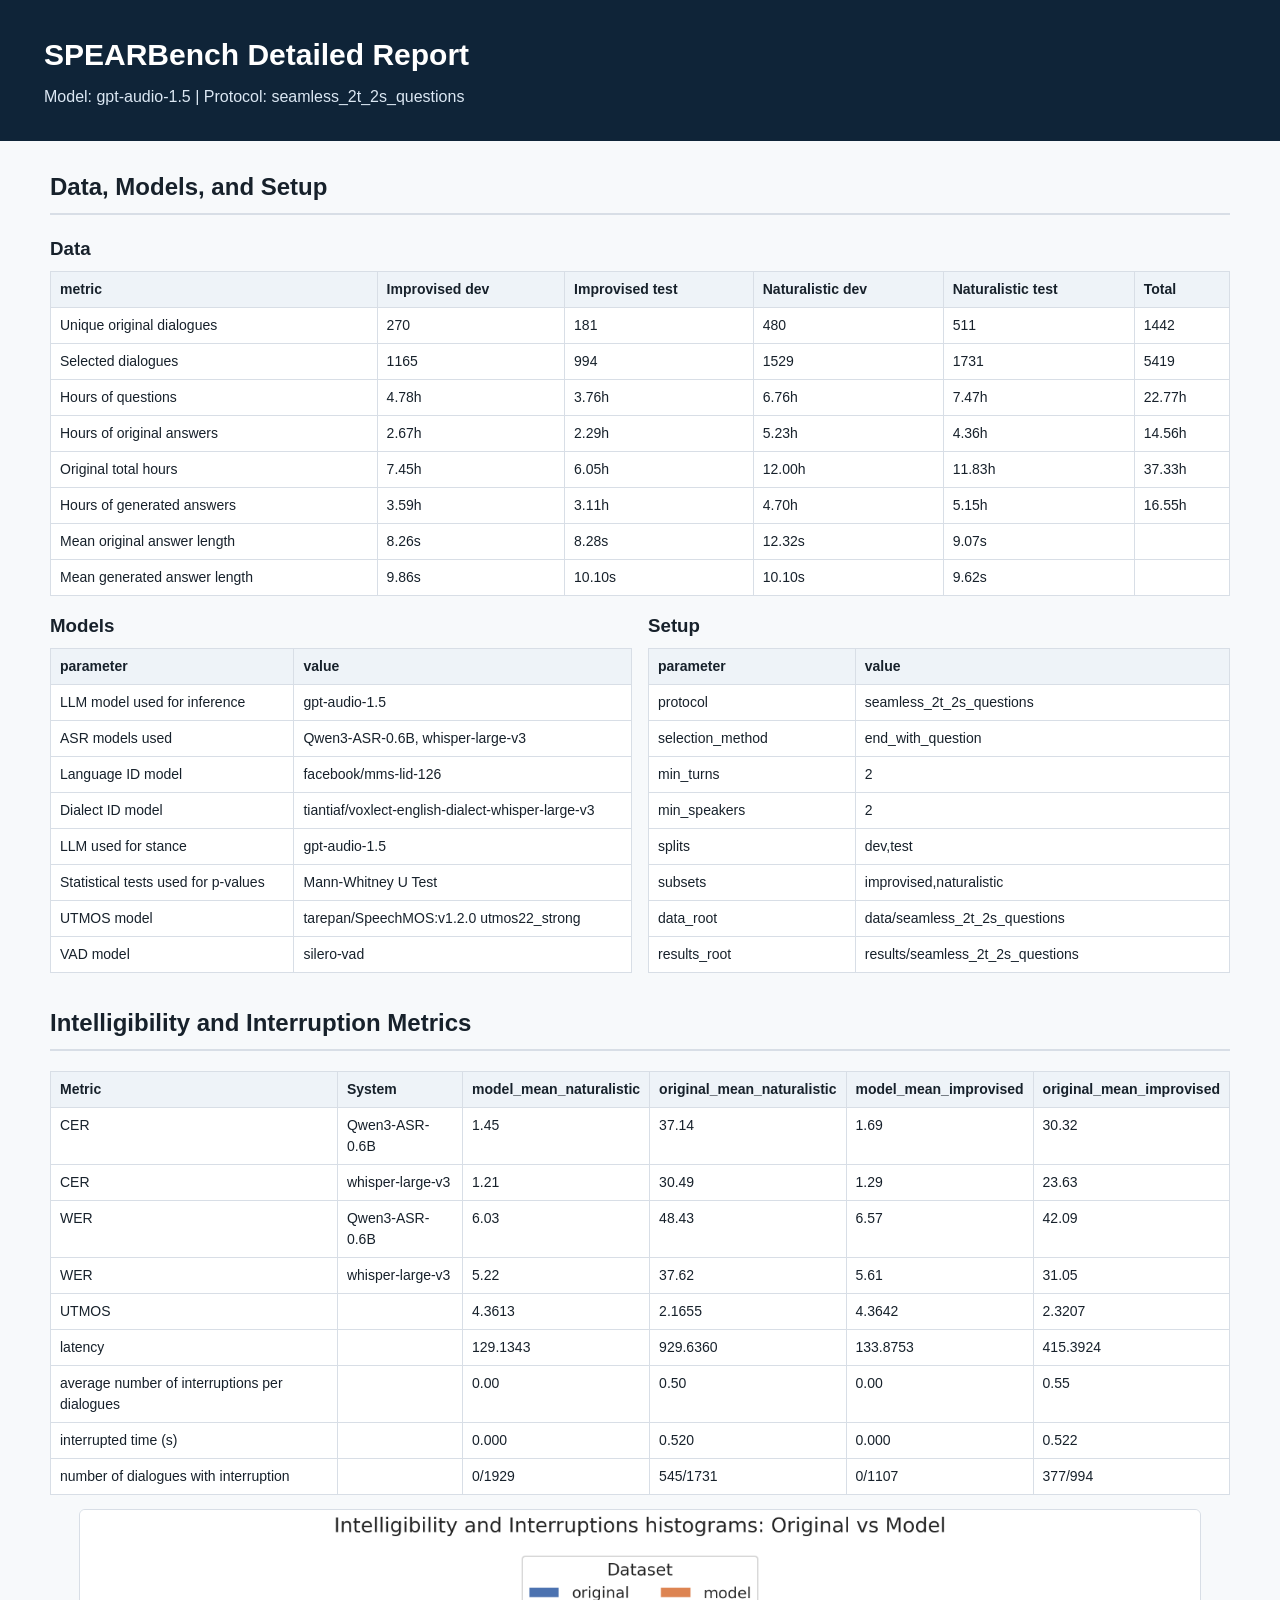
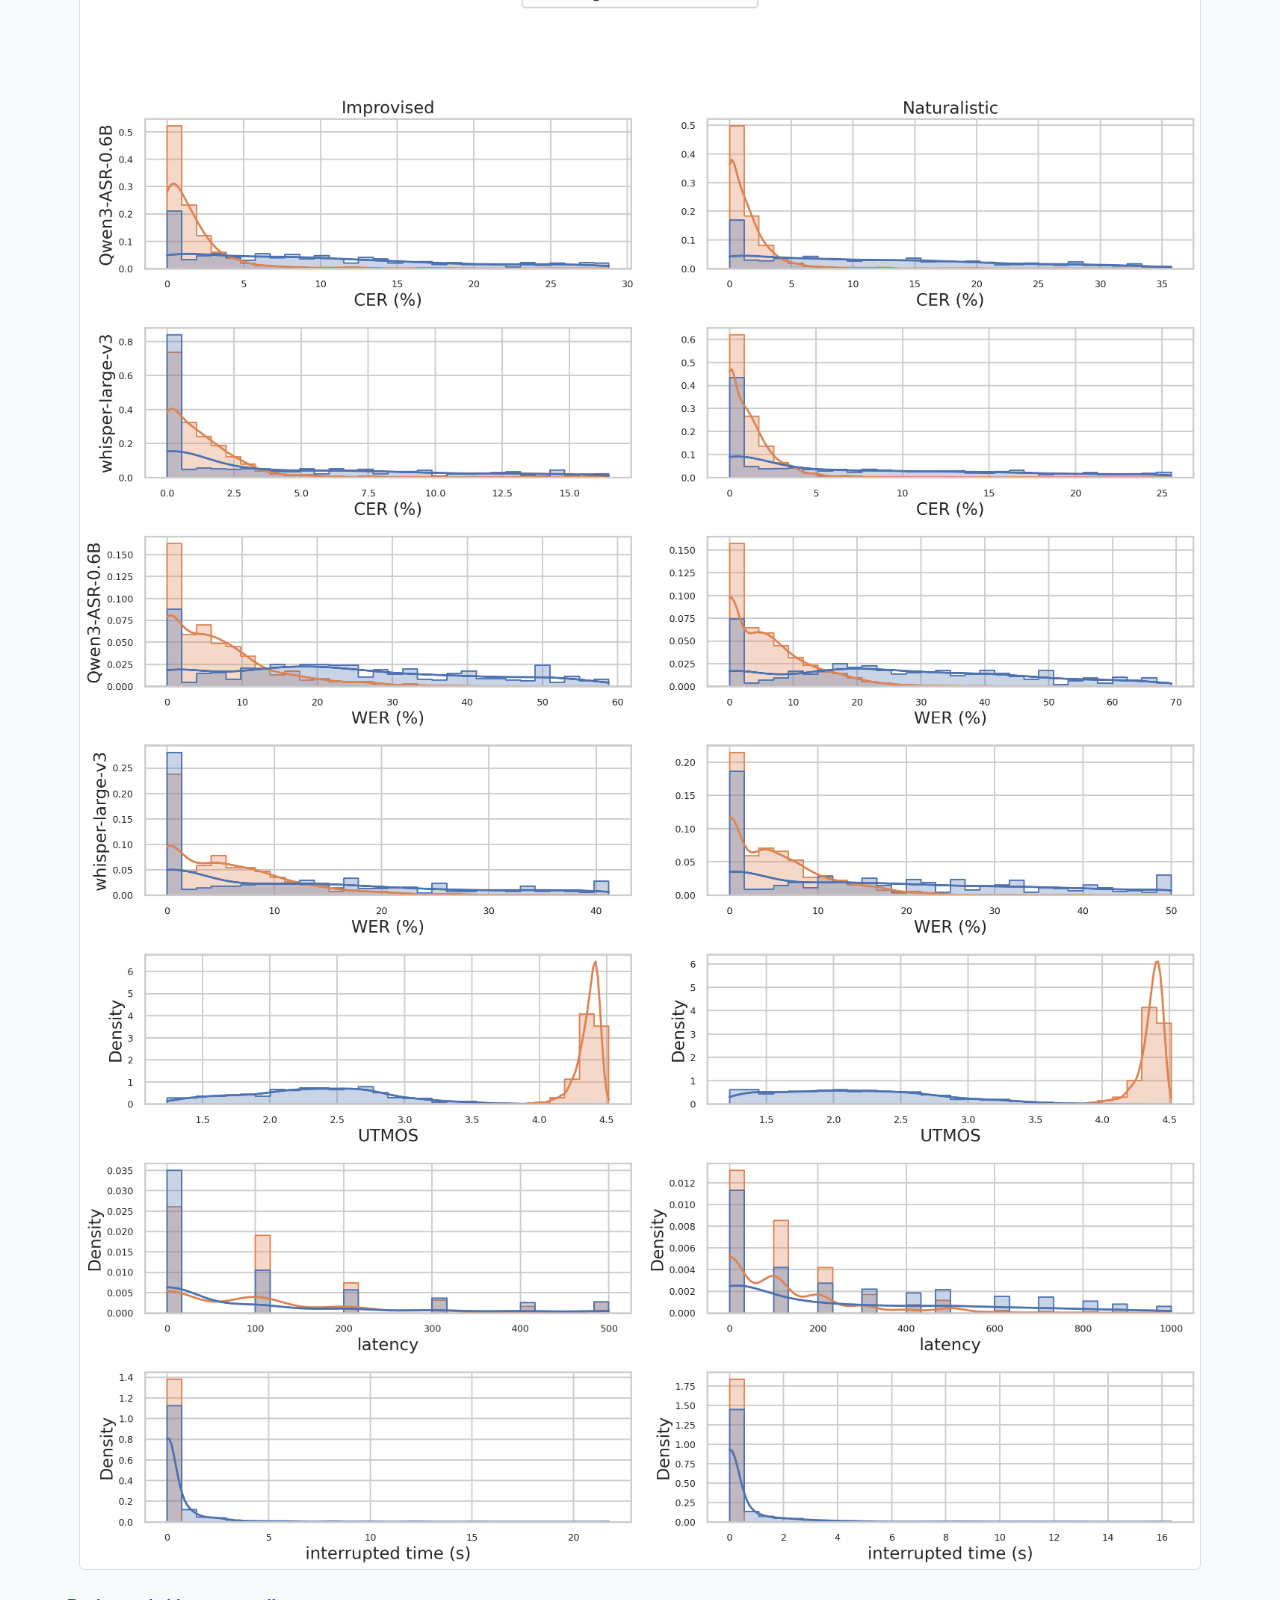
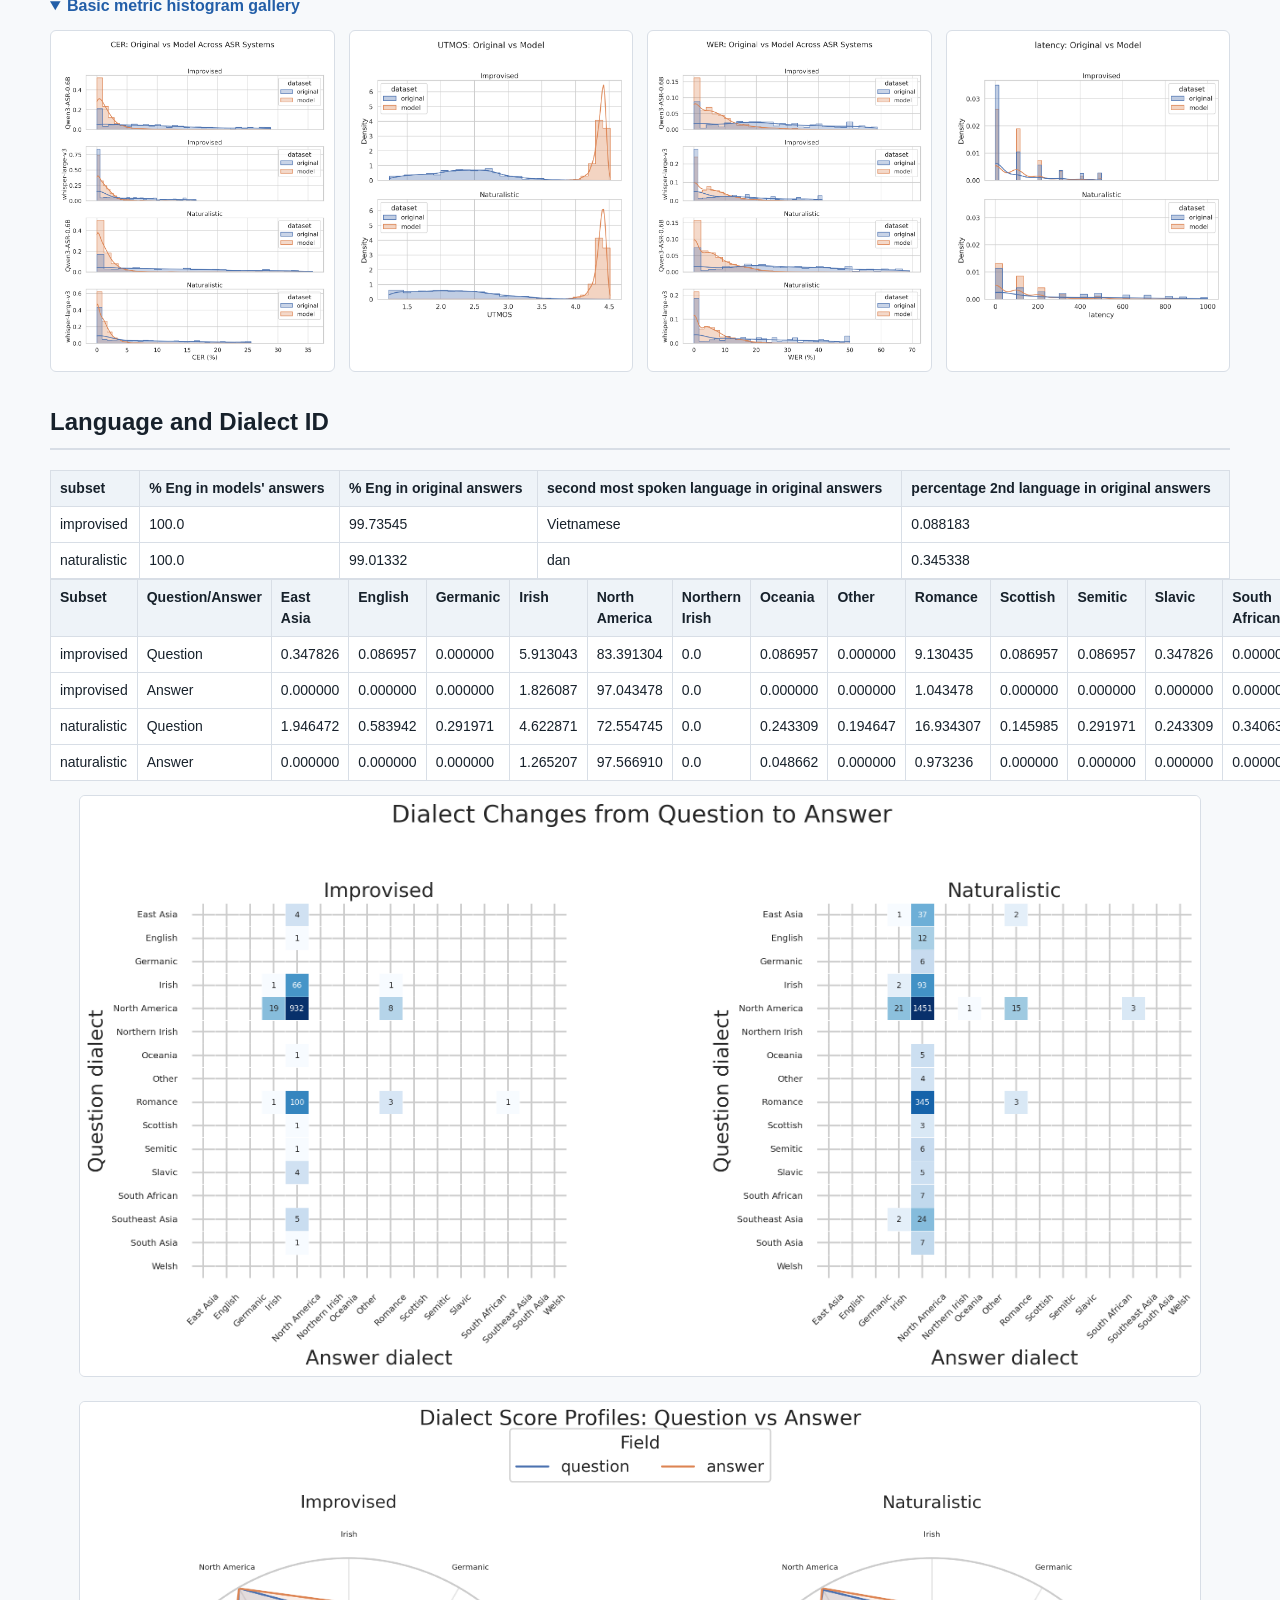
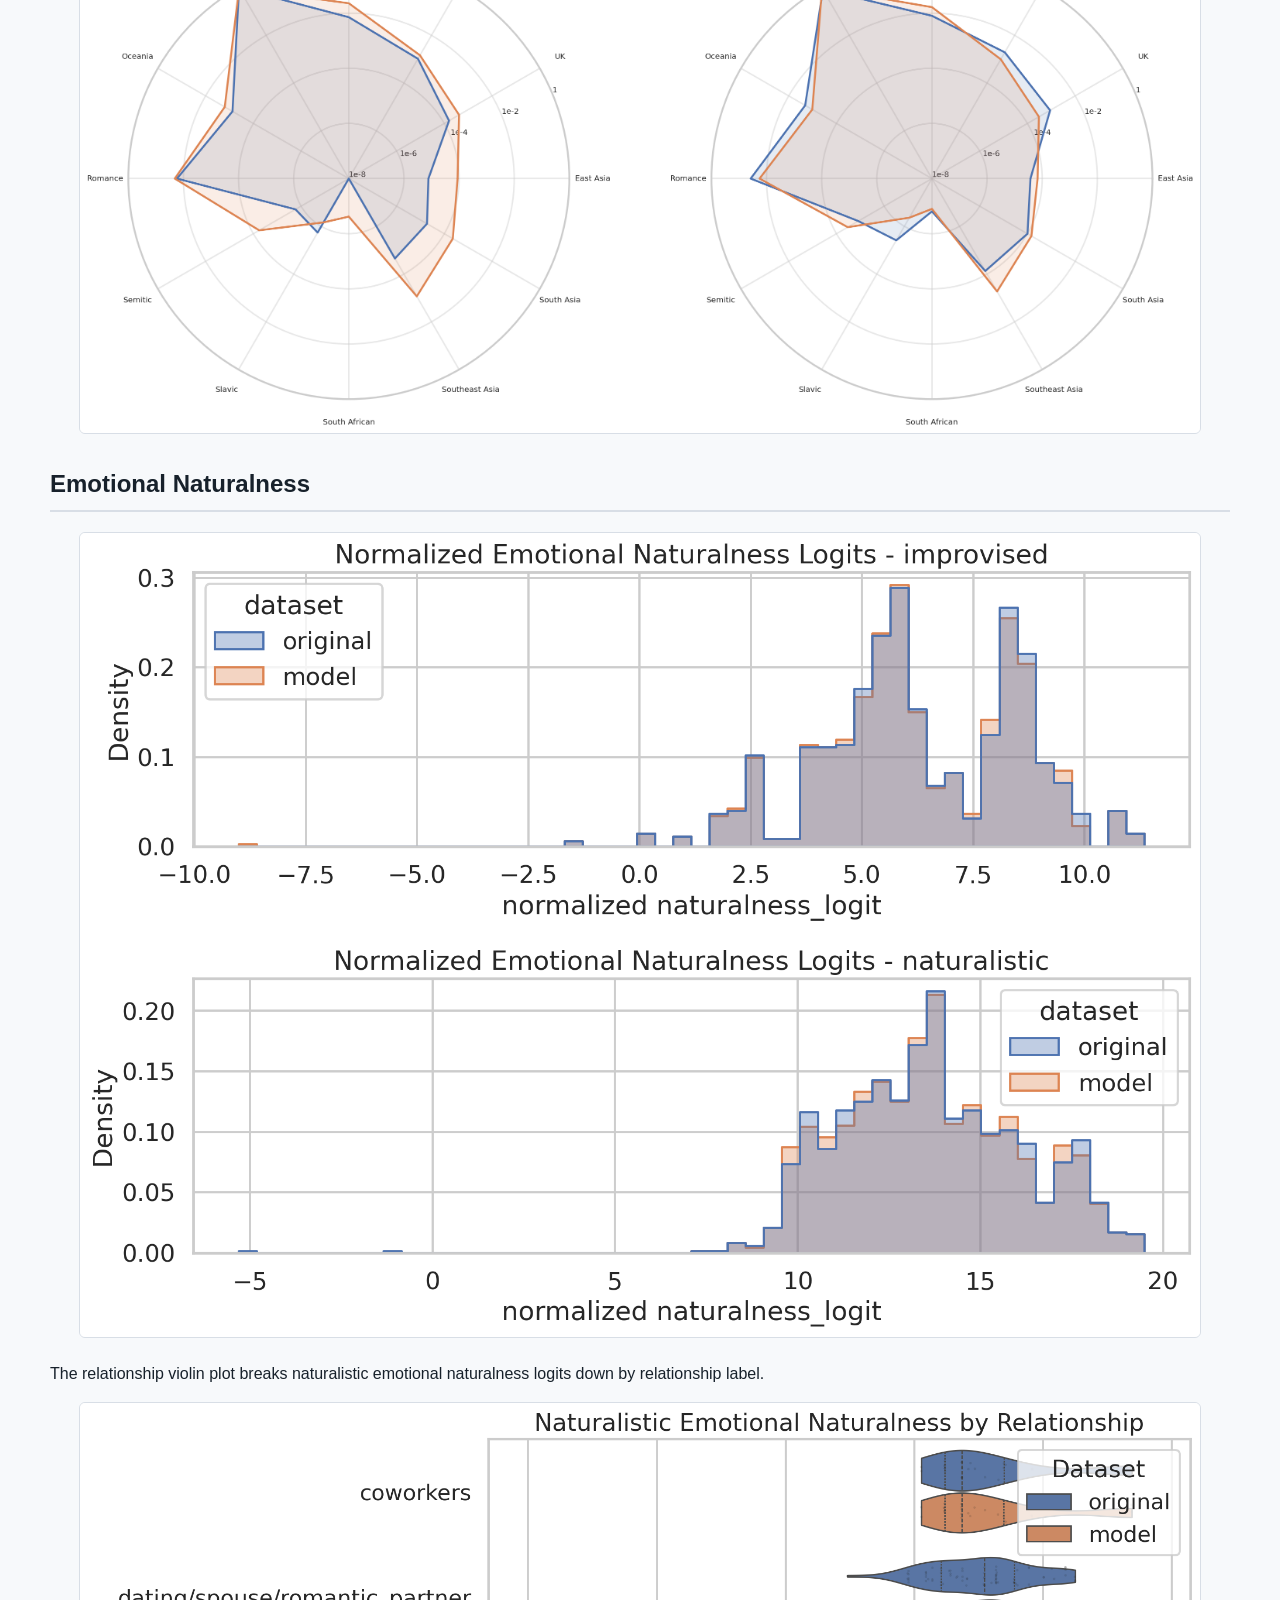
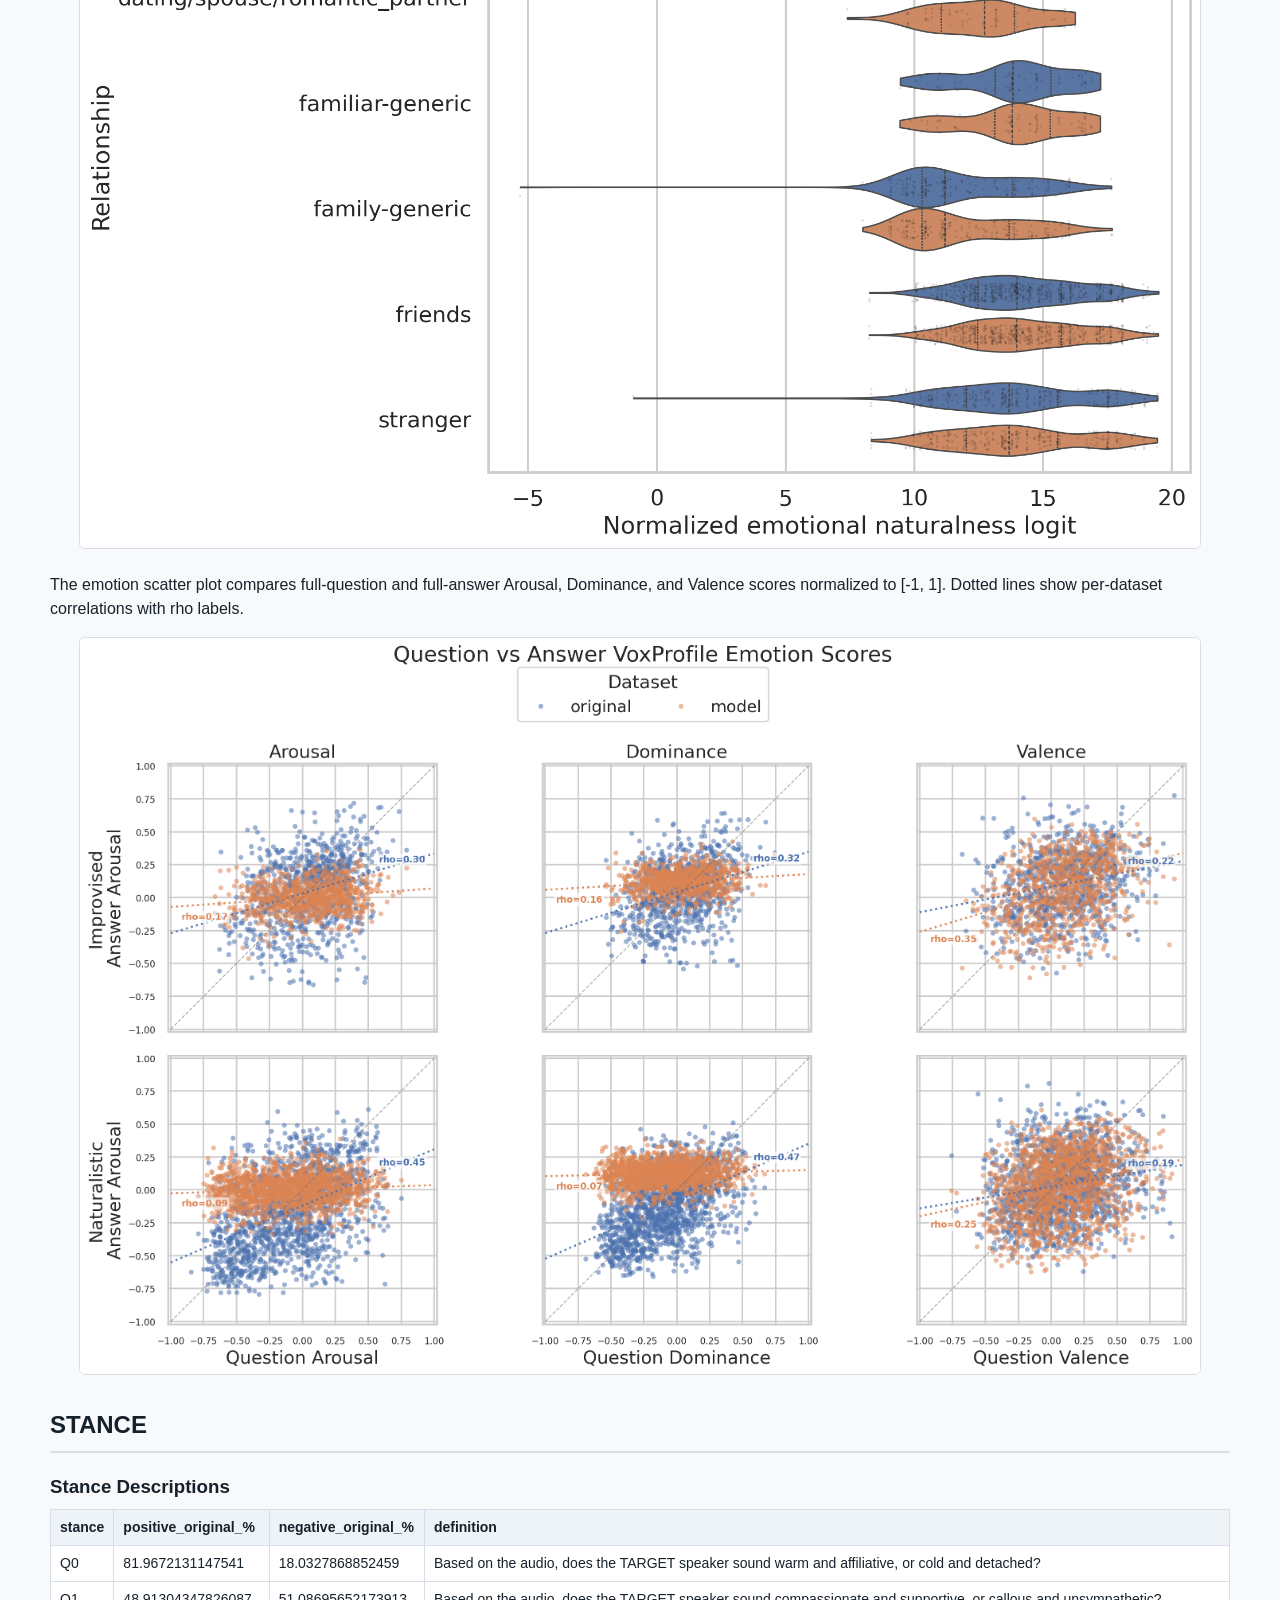
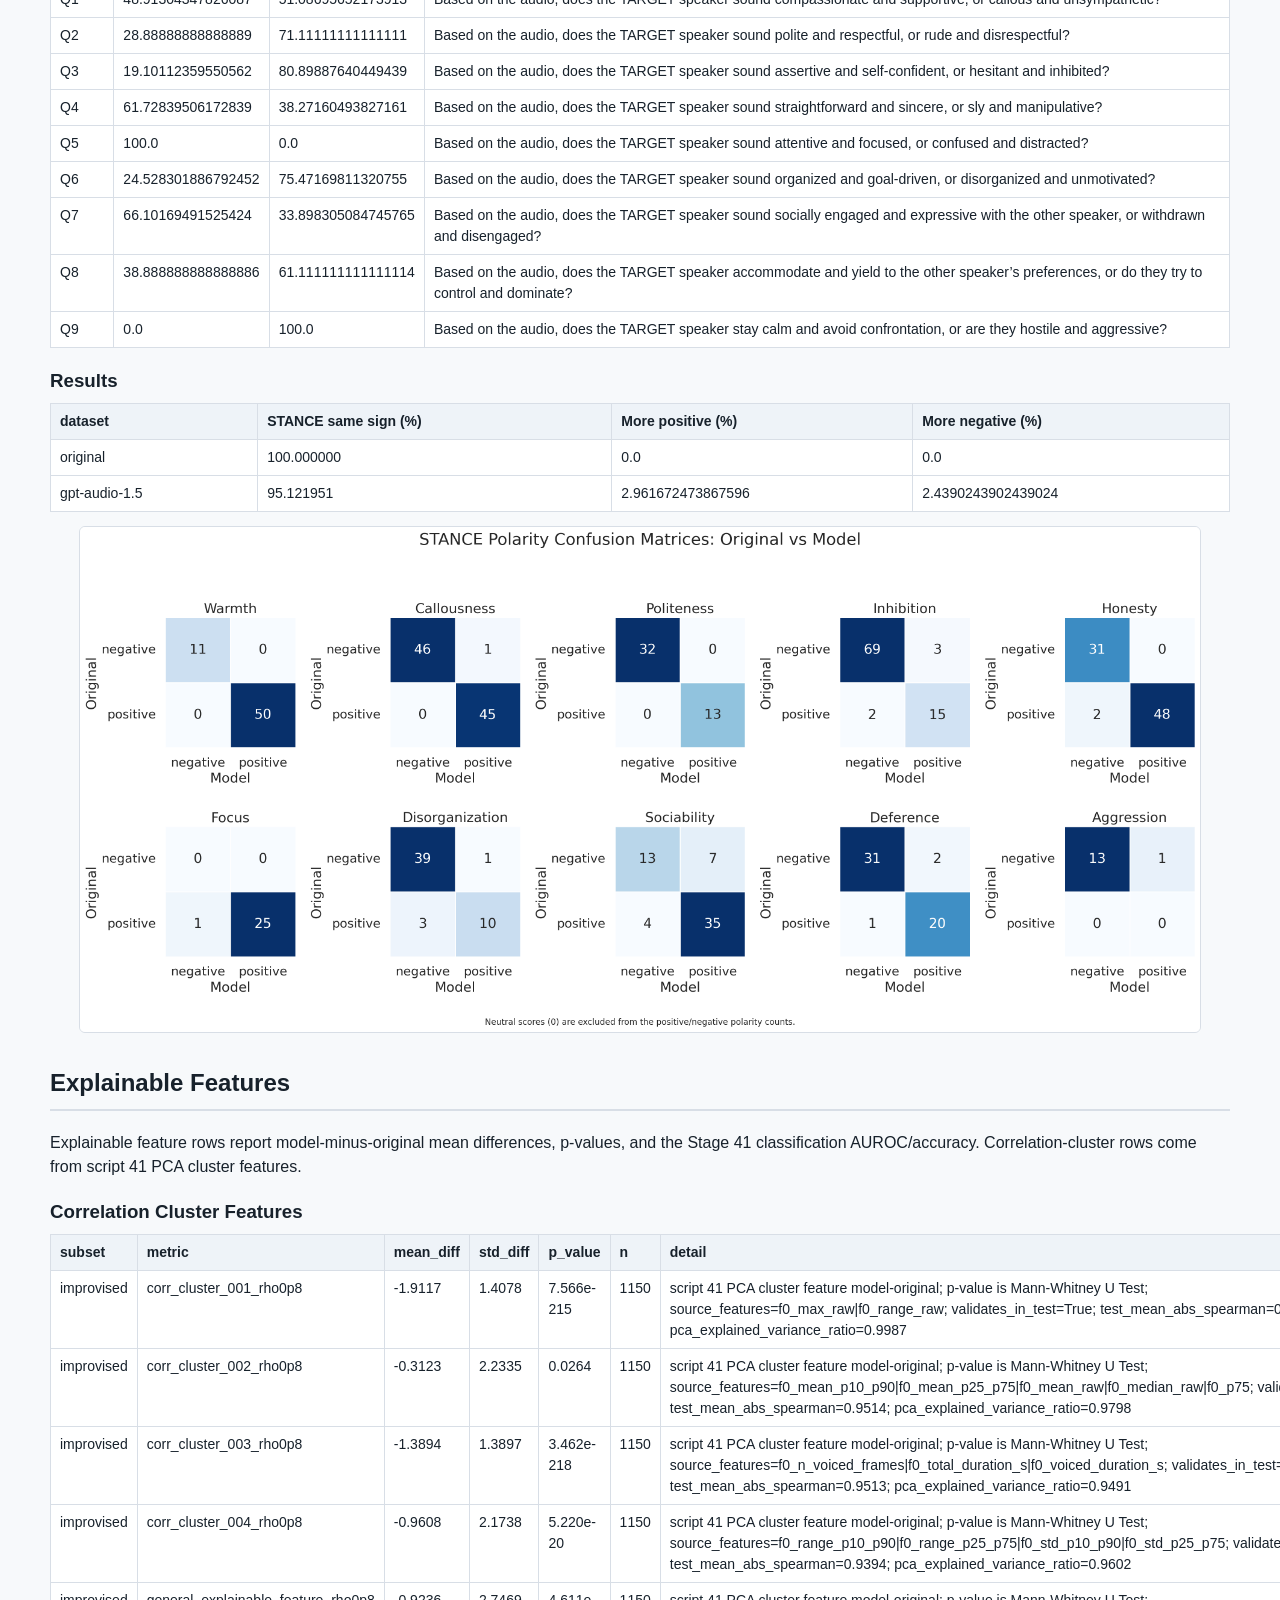
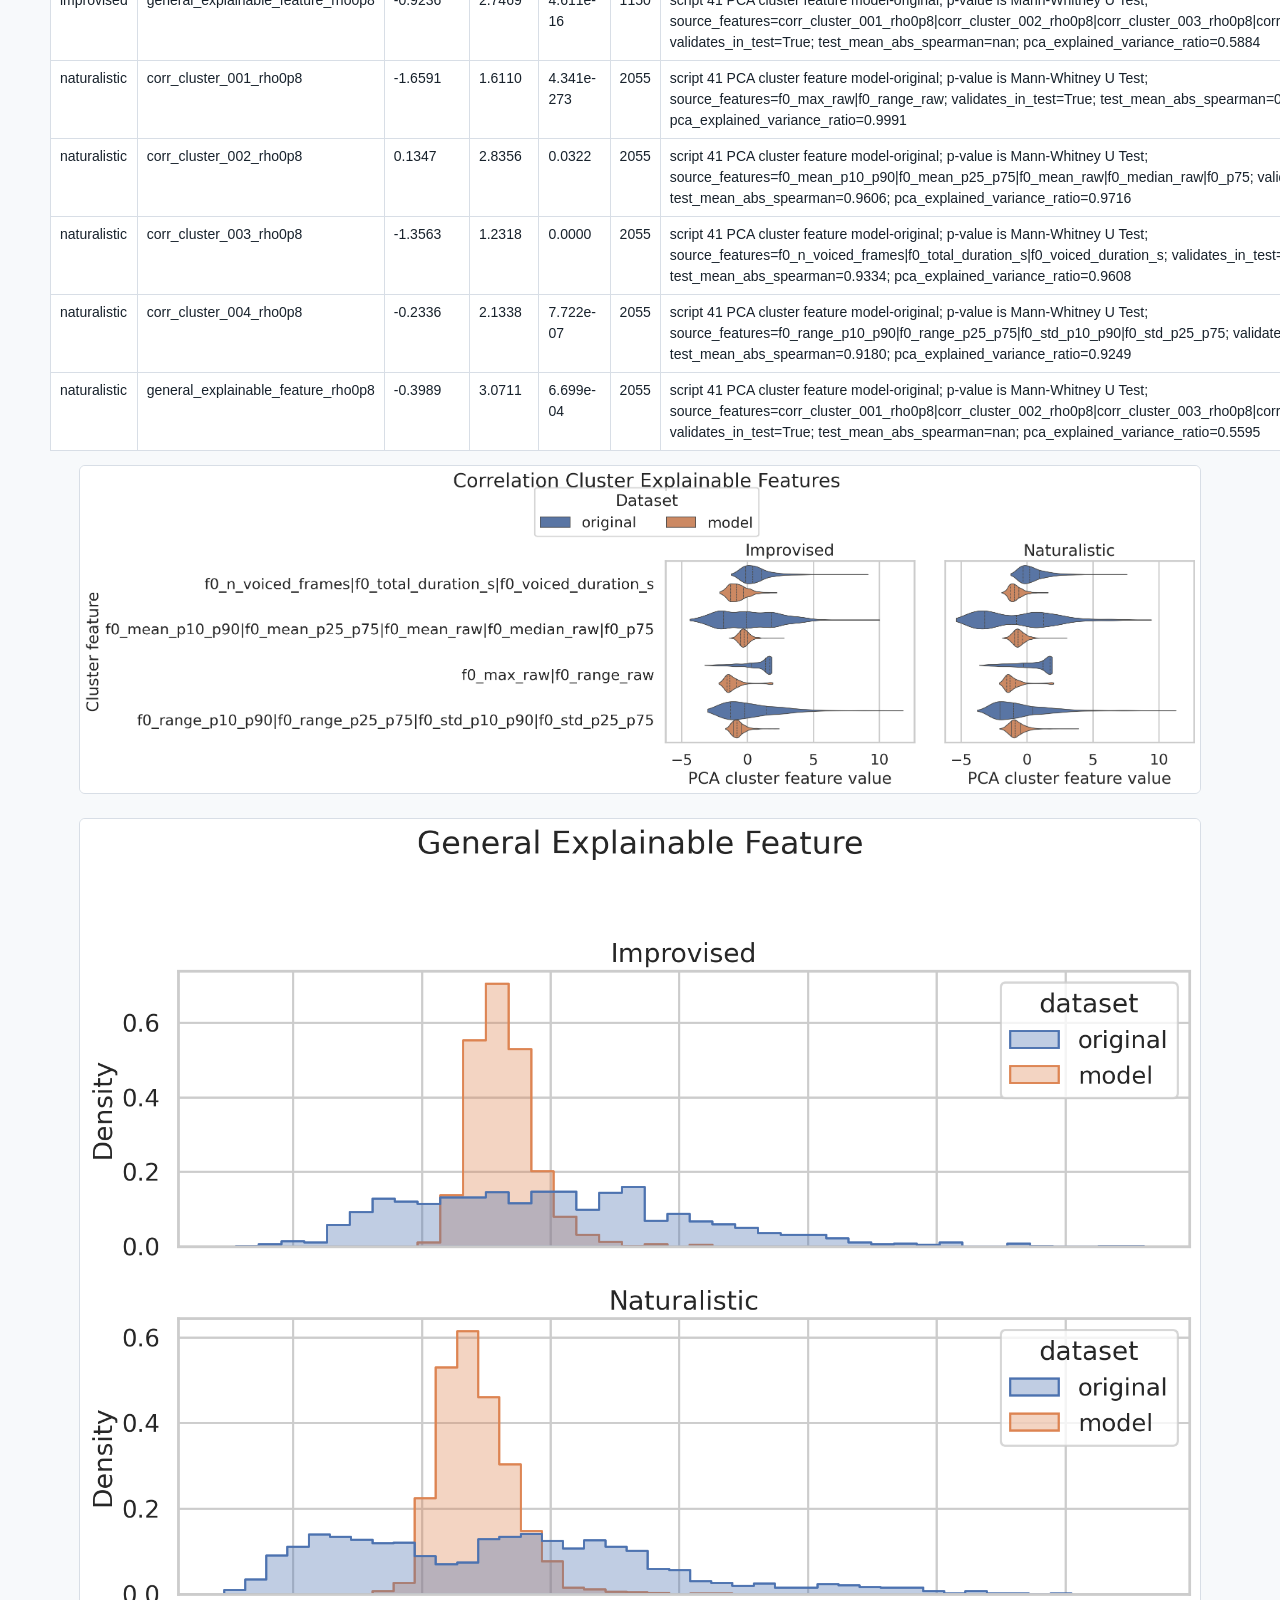
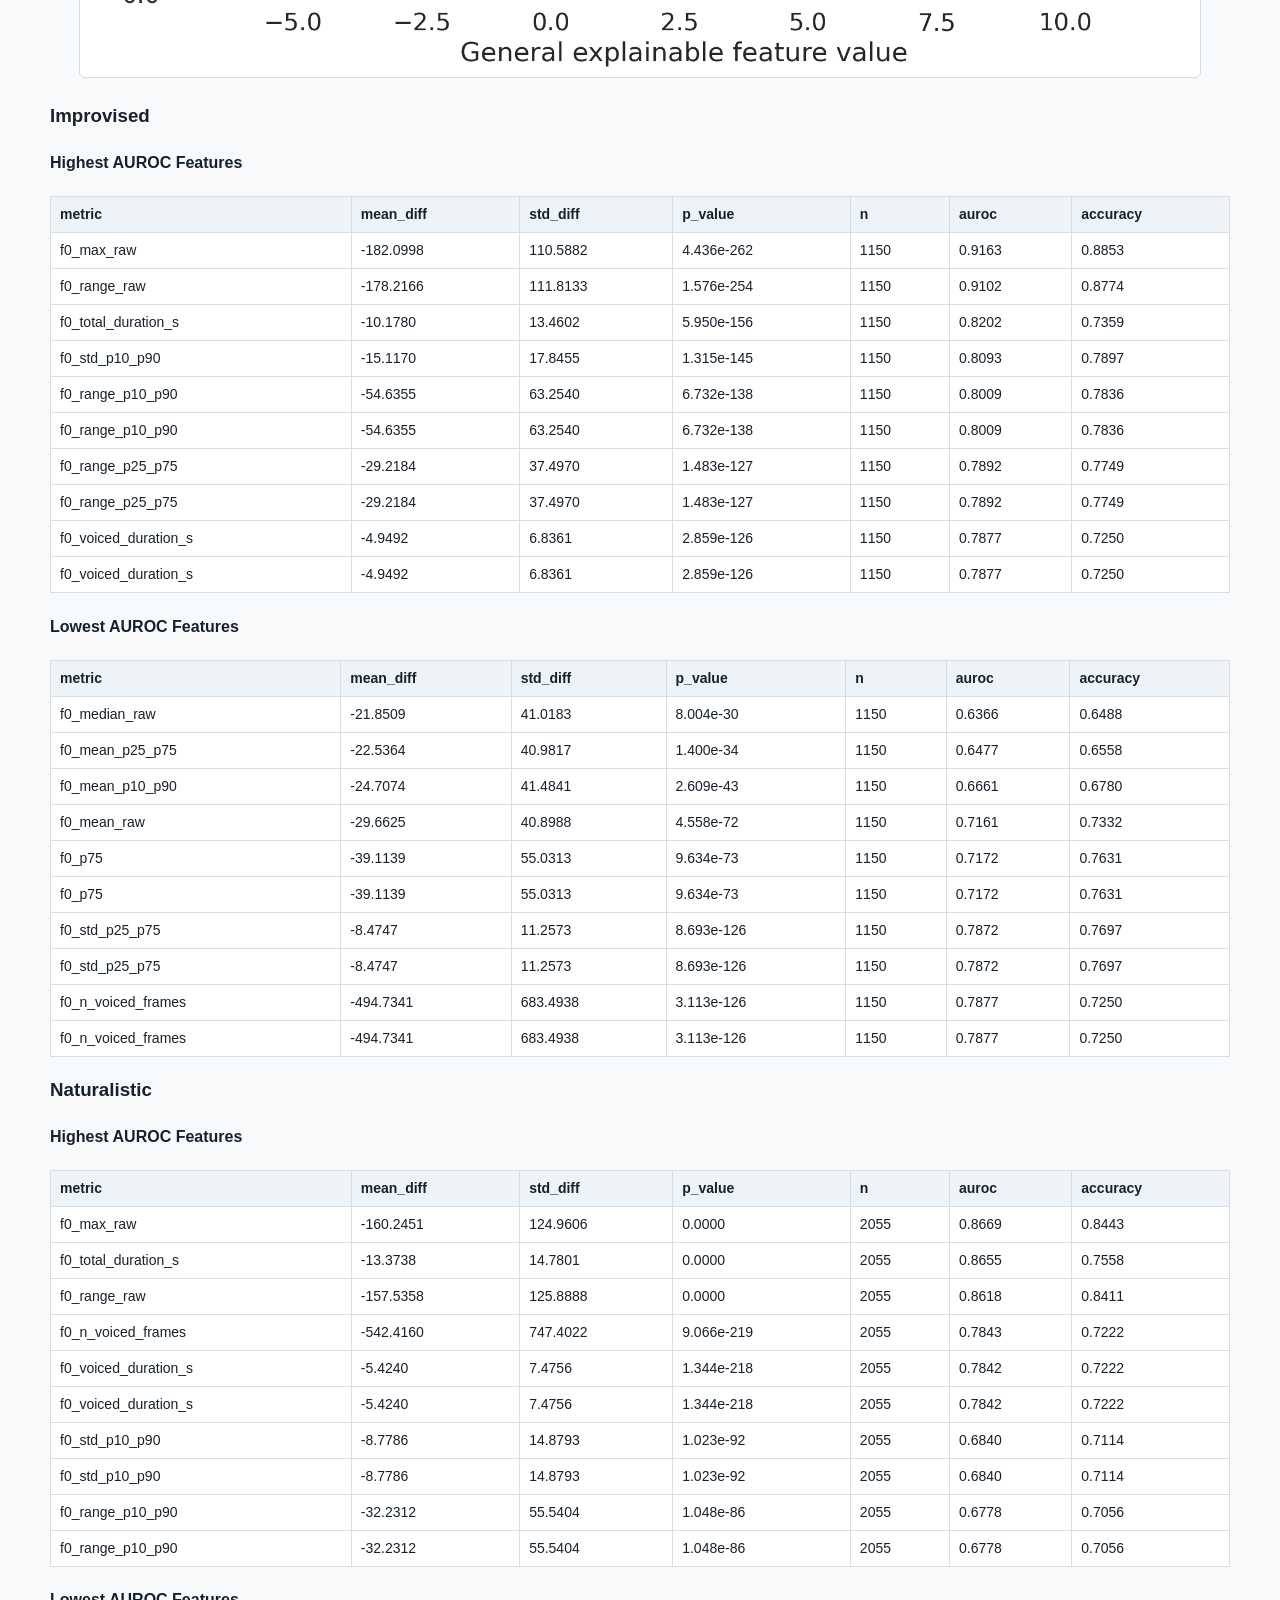
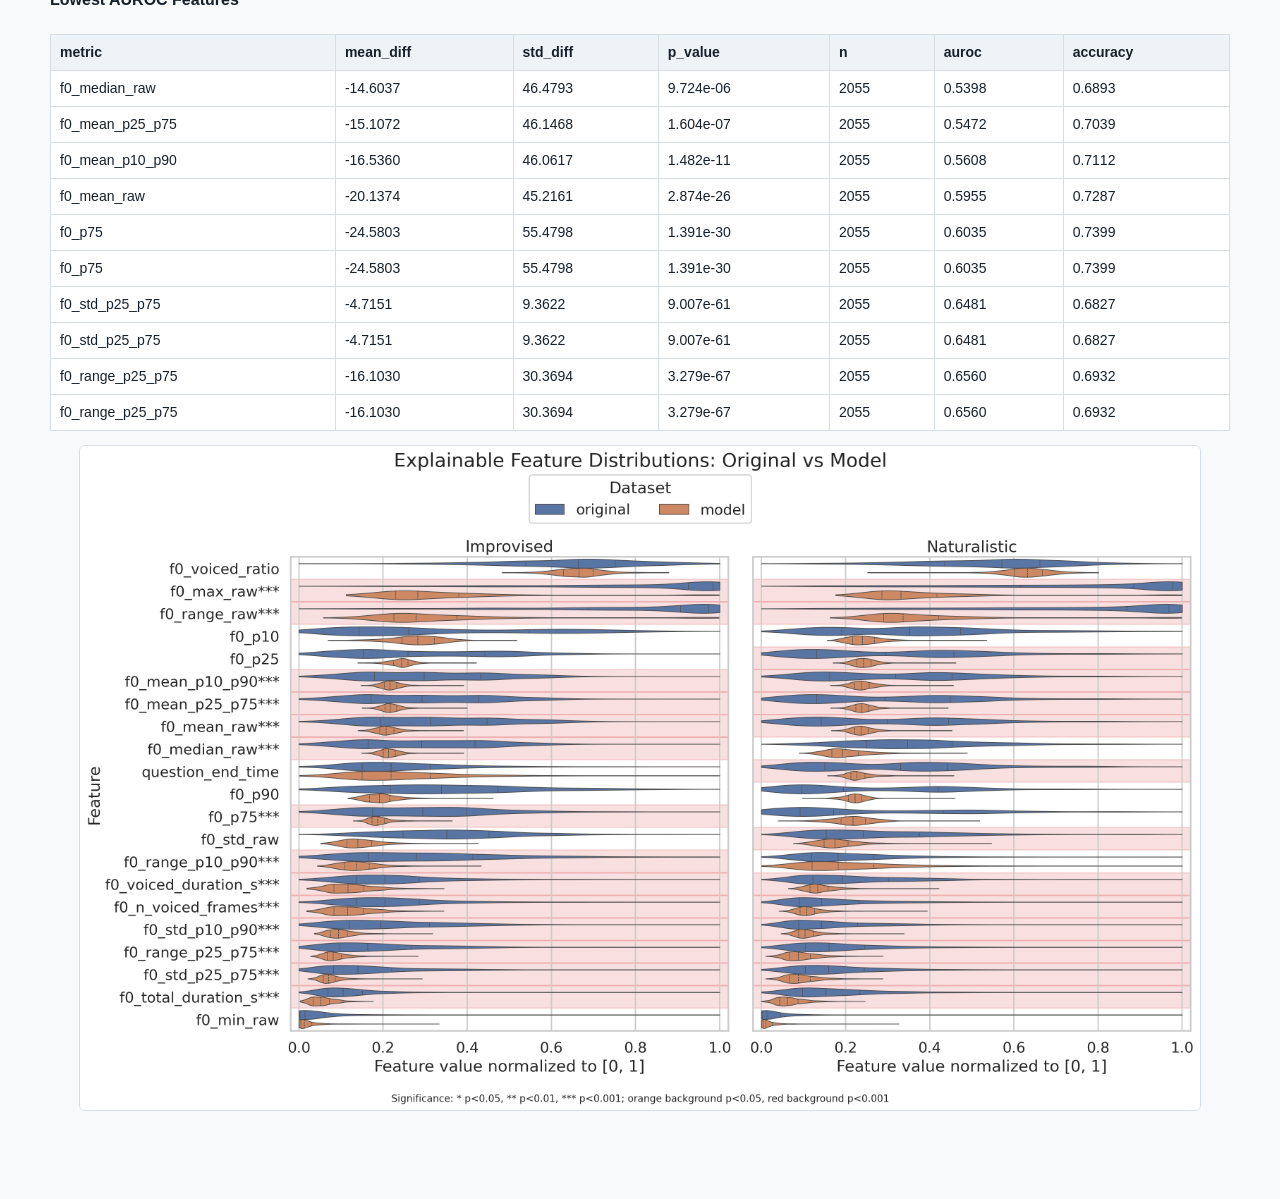
==== commit 759941ef: "added CSS fallback" ====
--- a/reports/gpt-audio-1.5/detailed_report.html
+++ b/reports/gpt-audio-1.5/detailed_report.html
@@ -921,20 +921,6 @@
   </tbody>
 </table>
     <img class="figure" src="graphs/explainables.png" alt="Explainable feature violin plots" loading="lazy">
-    <details><summary>Per-feature histogram gallery</summary><div class="gallery"><figure class="thumb"><img src="graphs/feat_graphs/f0_max_raw.png" alt="f0_max_raw" loading="lazy"><figcaption>f0_max_raw</figcaption></figure>
-<figure class="thumb"><img src="graphs/feat_graphs/f0_mean_p10_p90.png" alt="f0_mean_p10_p90" loading="lazy"><figcaption>f0_mean_p10_p90</figcaption></figure>
-<figure class="thumb"><img src="graphs/feat_graphs/f0_mean_p25_p75.png" alt="f0_mean_p25_p75" loading="lazy"><figcaption>f0_mean_p25_p75</figcaption></figure>
-<figure class="thumb"><img src="graphs/feat_graphs/f0_mean_raw.png" alt="f0_mean_raw" loading="lazy"><figcaption>f0_mean_raw</figcaption></figure>
-<figure class="thumb"><img src="graphs/feat_graphs/f0_median_raw.png" alt="f0_median_raw" loading="lazy"><figcaption>f0_median_raw</figcaption></figure>
-<figure class="thumb"><img src="graphs/feat_graphs/f0_n_voiced_frames.png" alt="f0_n_voiced_frames" loading="lazy"><figcaption>f0_n_voiced_frames</figcaption></figure>
-<figure class="thumb"><img src="graphs/feat_graphs/f0_p75.png" alt="f0_p75" loading="lazy"><figcaption>f0_p75</figcaption></figure>
-<figure class="thumb"><img src="graphs/feat_graphs/f0_range_p10_p90.png" alt="f0_range_p10_p90" loading="lazy"><figcaption>f0_range_p10_p90</figcaption></figure>
-<figure class="thumb"><img src="graphs/feat_graphs/f0_range_p25_p75.png" alt="f0_range_p25_p75" loading="lazy"><figcaption>f0_range_p25_p75</figcaption></figure>
-<figure class="thumb"><img src="graphs/feat_graphs/f0_range_raw.png" alt="f0_range_raw" loading="lazy"><figcaption>f0_range_raw</figcaption></figure>
-<figure class="thumb"><img src="graphs/feat_graphs/f0_std_p10_p90.png" alt="f0_std_p10_p90" loading="lazy"><figcaption>f0_std_p10_p90</figcaption></figure>
-<figure class="thumb"><img src="graphs/feat_graphs/f0_std_p25_p75.png" alt="f0_std_p25_p75" loading="lazy"><figcaption>f0_std_p25_p75</figcaption></figure>
-<figure class="thumb"><img src="graphs/feat_graphs/f0_total_duration_s.png" alt="f0_total_duration_s" loading="lazy"><figcaption>f0_total_duration_s</figcaption></figure>
-<figure class="thumb"><img src="graphs/feat_graphs/f0_voiced_duration_s.png" alt="f0_voiced_duration_s" loading="lazy"><figcaption>f0_voiced_duration_s</figcaption></figure></div></details>
   </section>
 </main>
 </body>
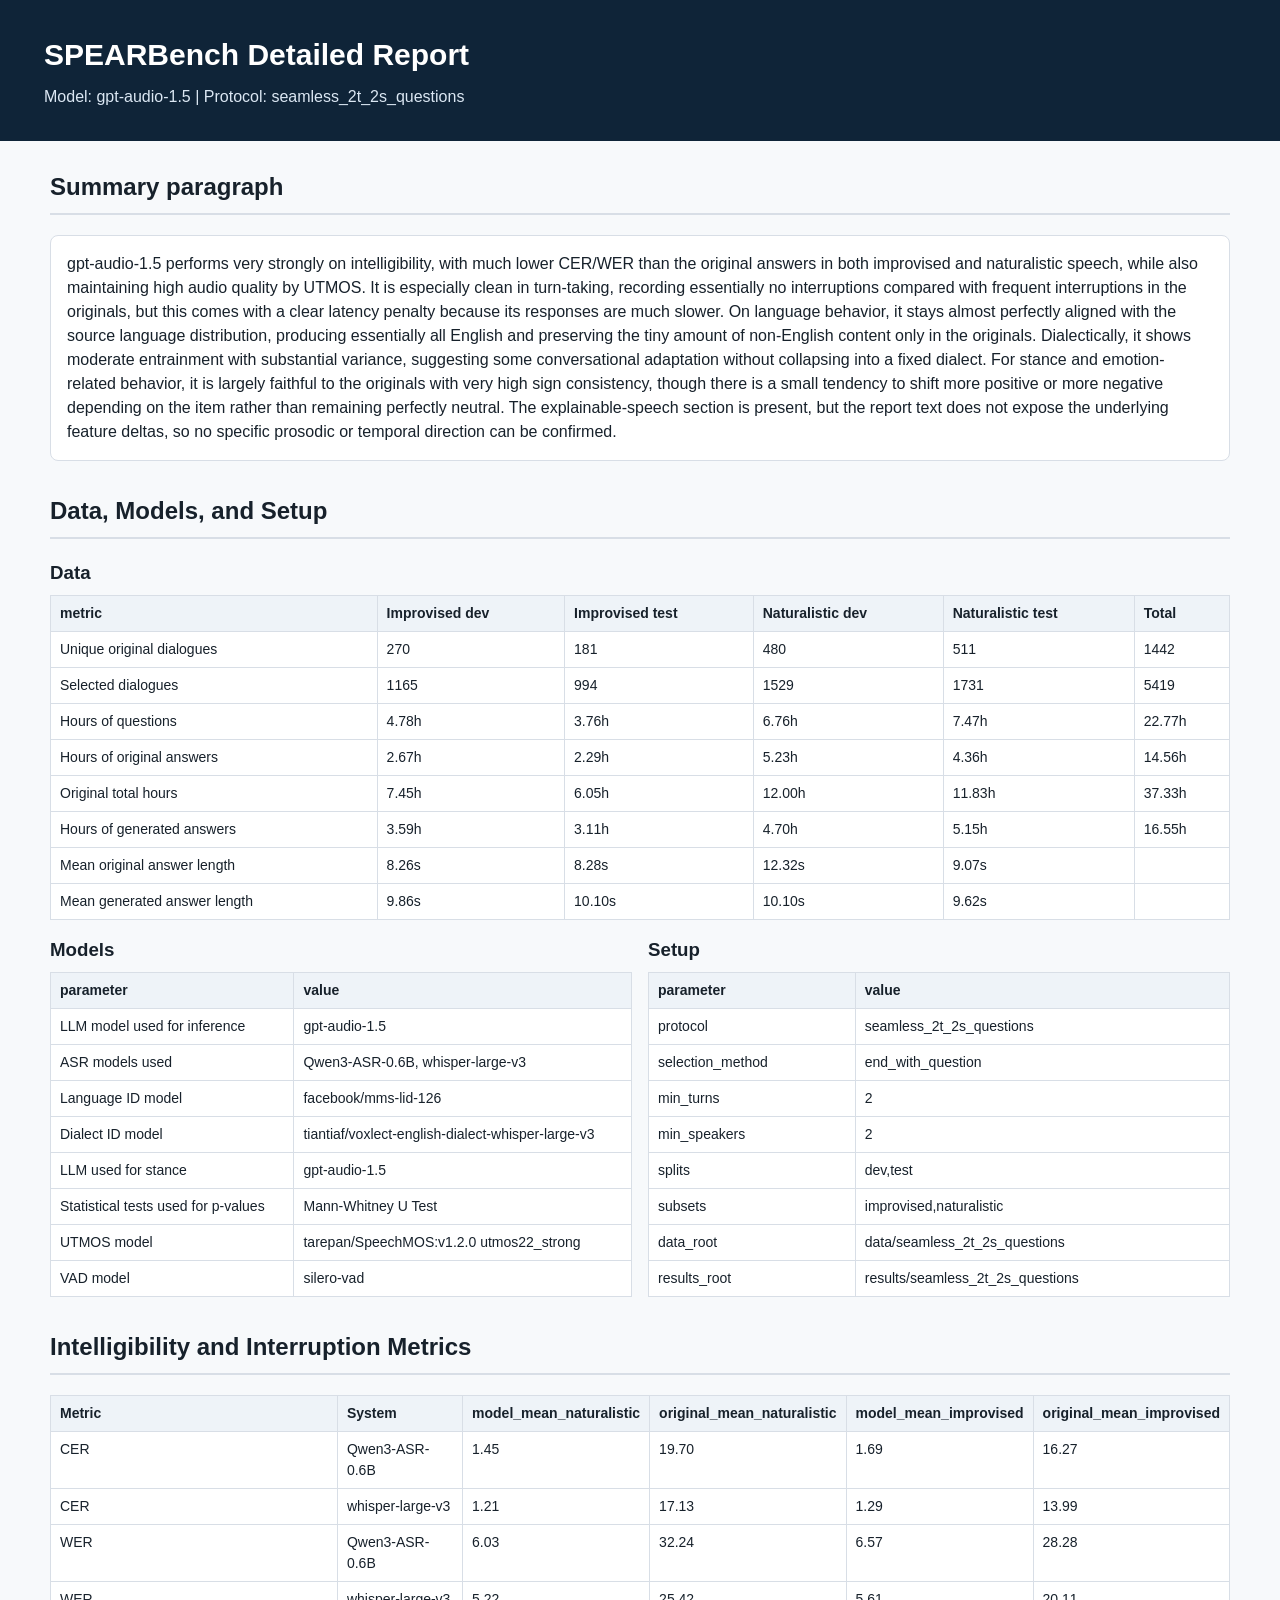
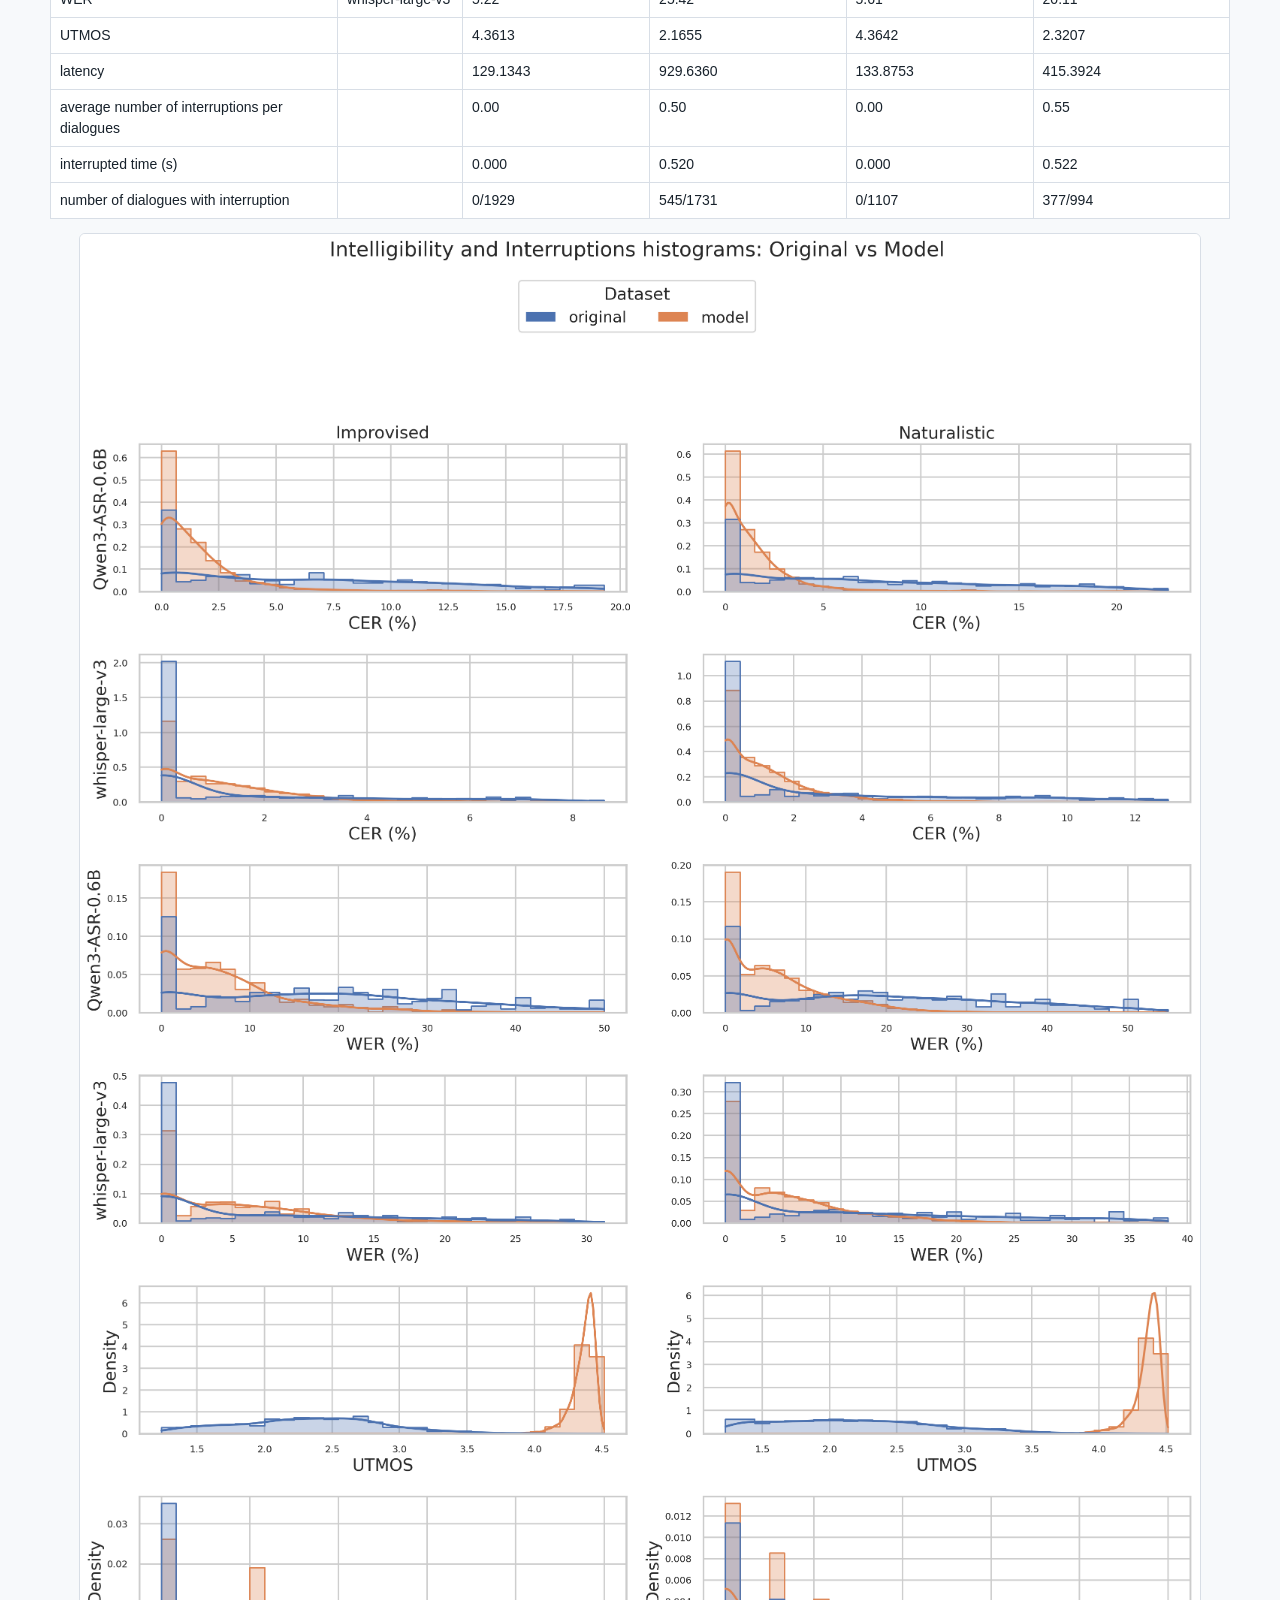
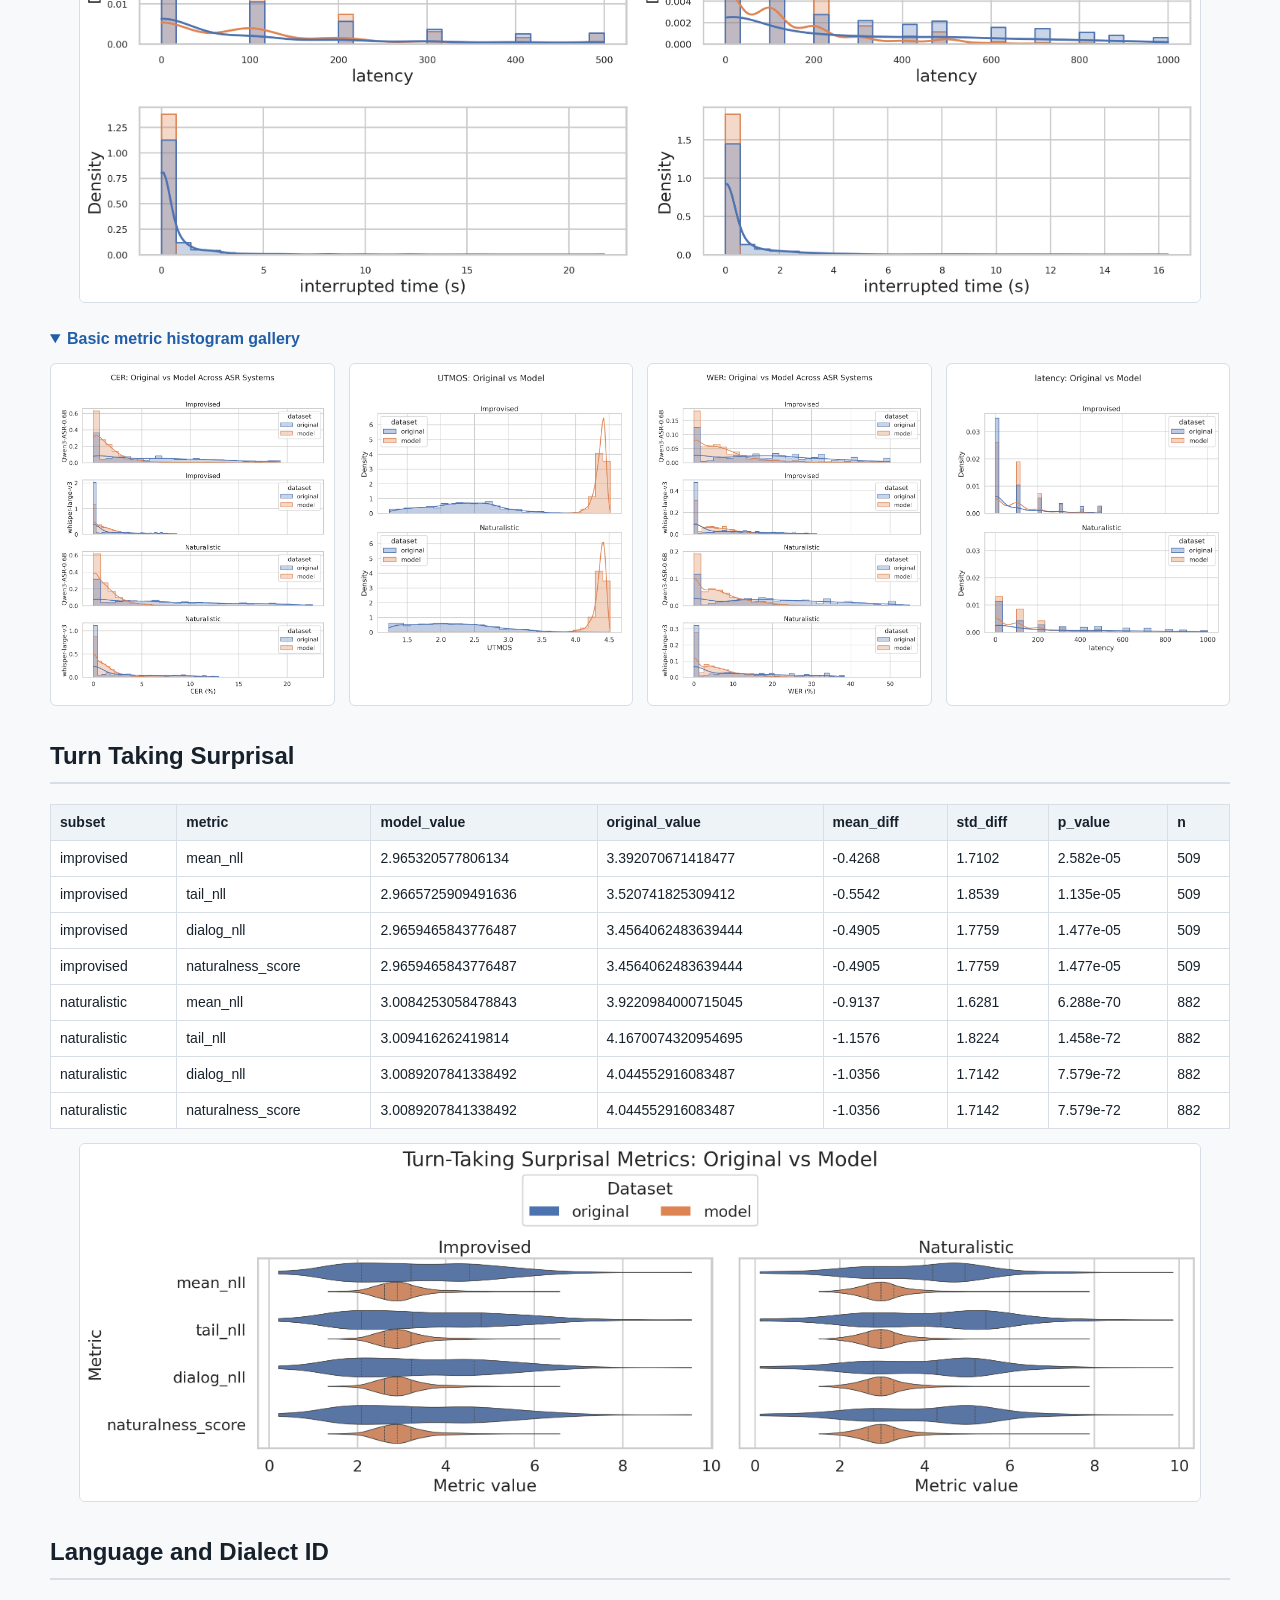
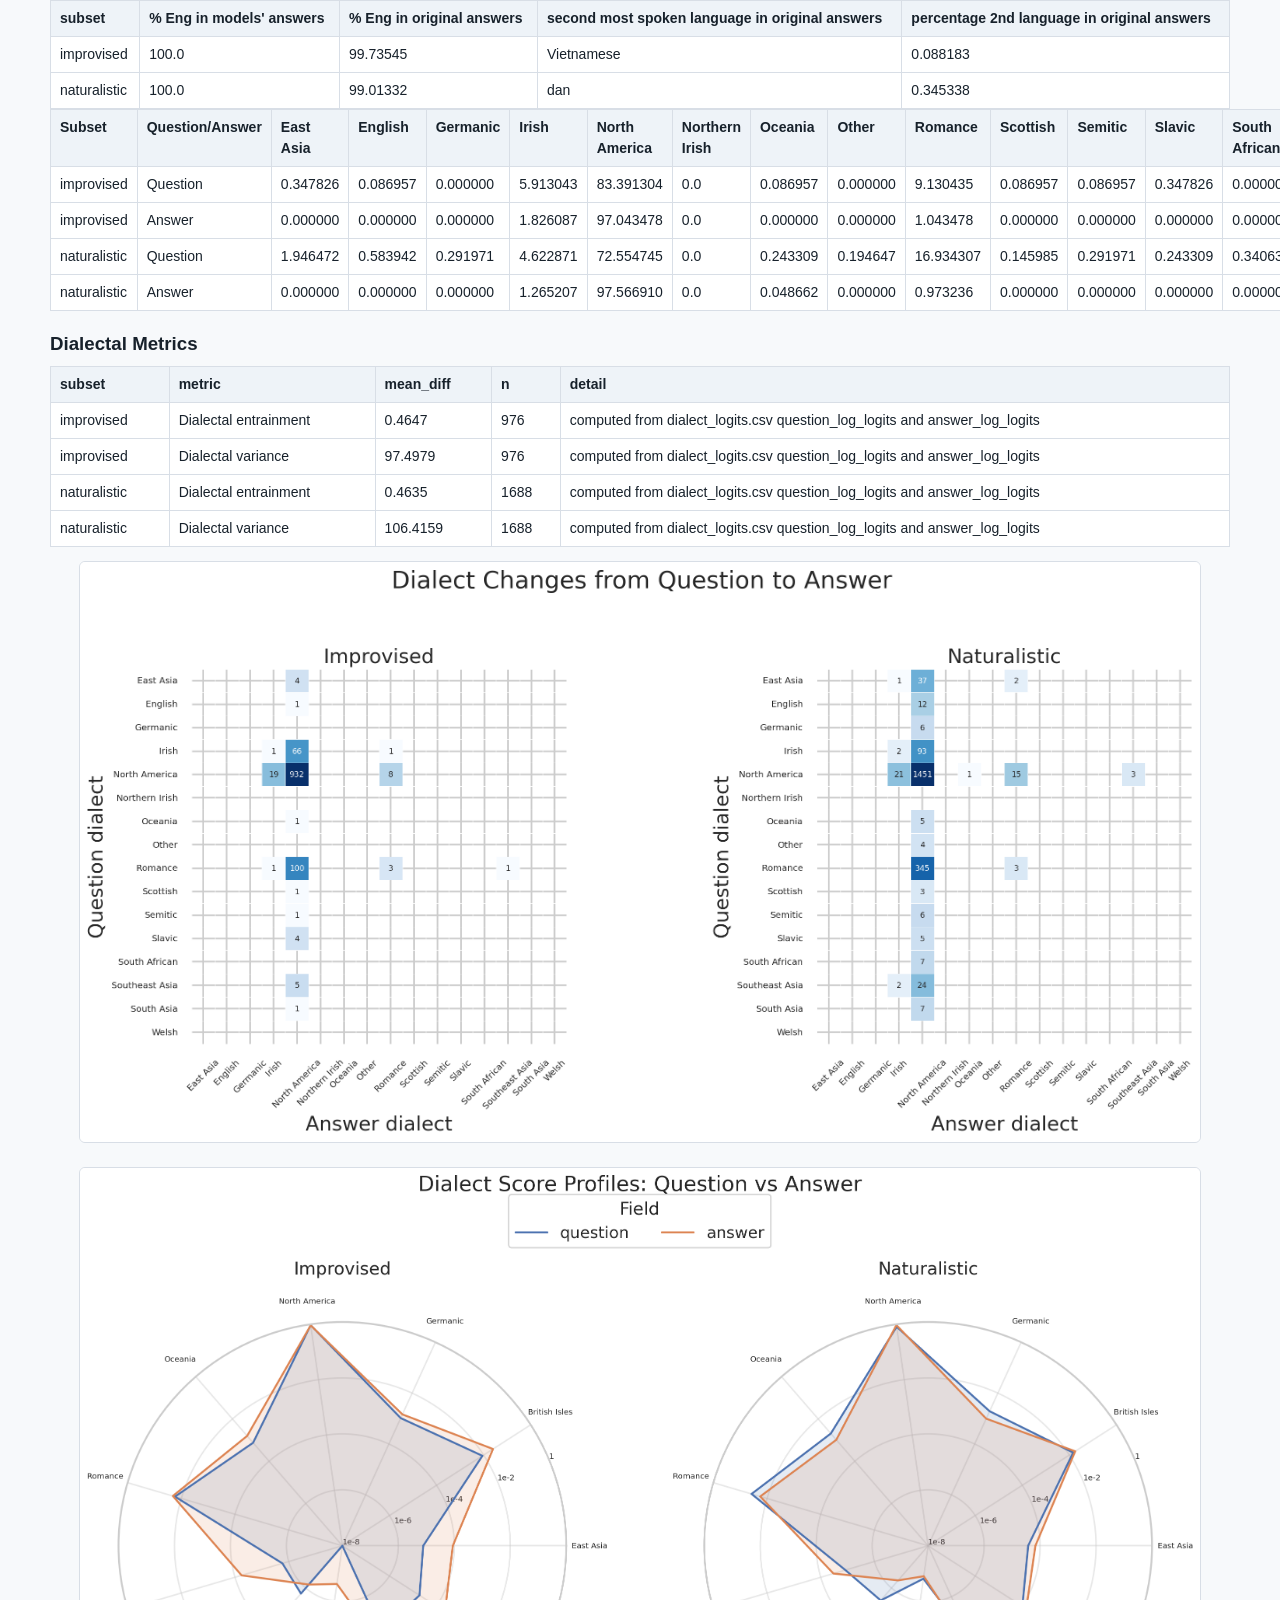
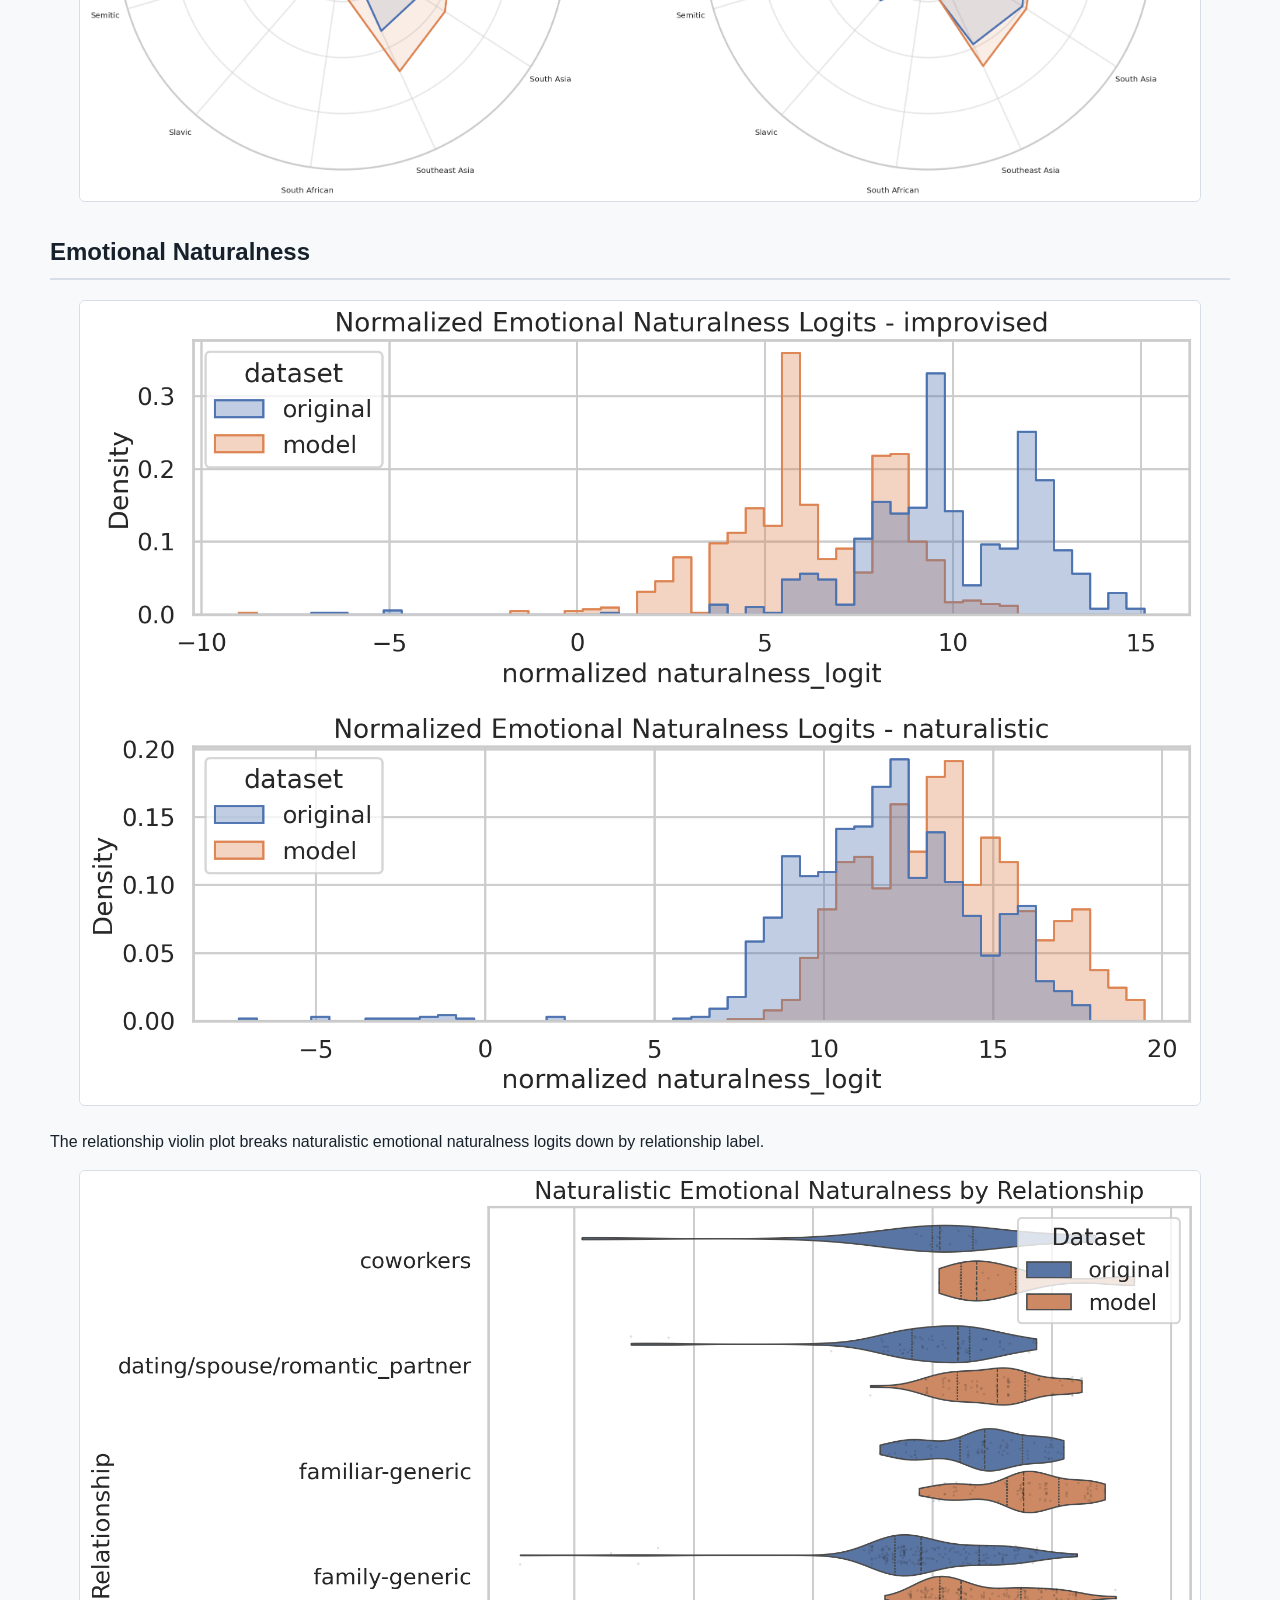
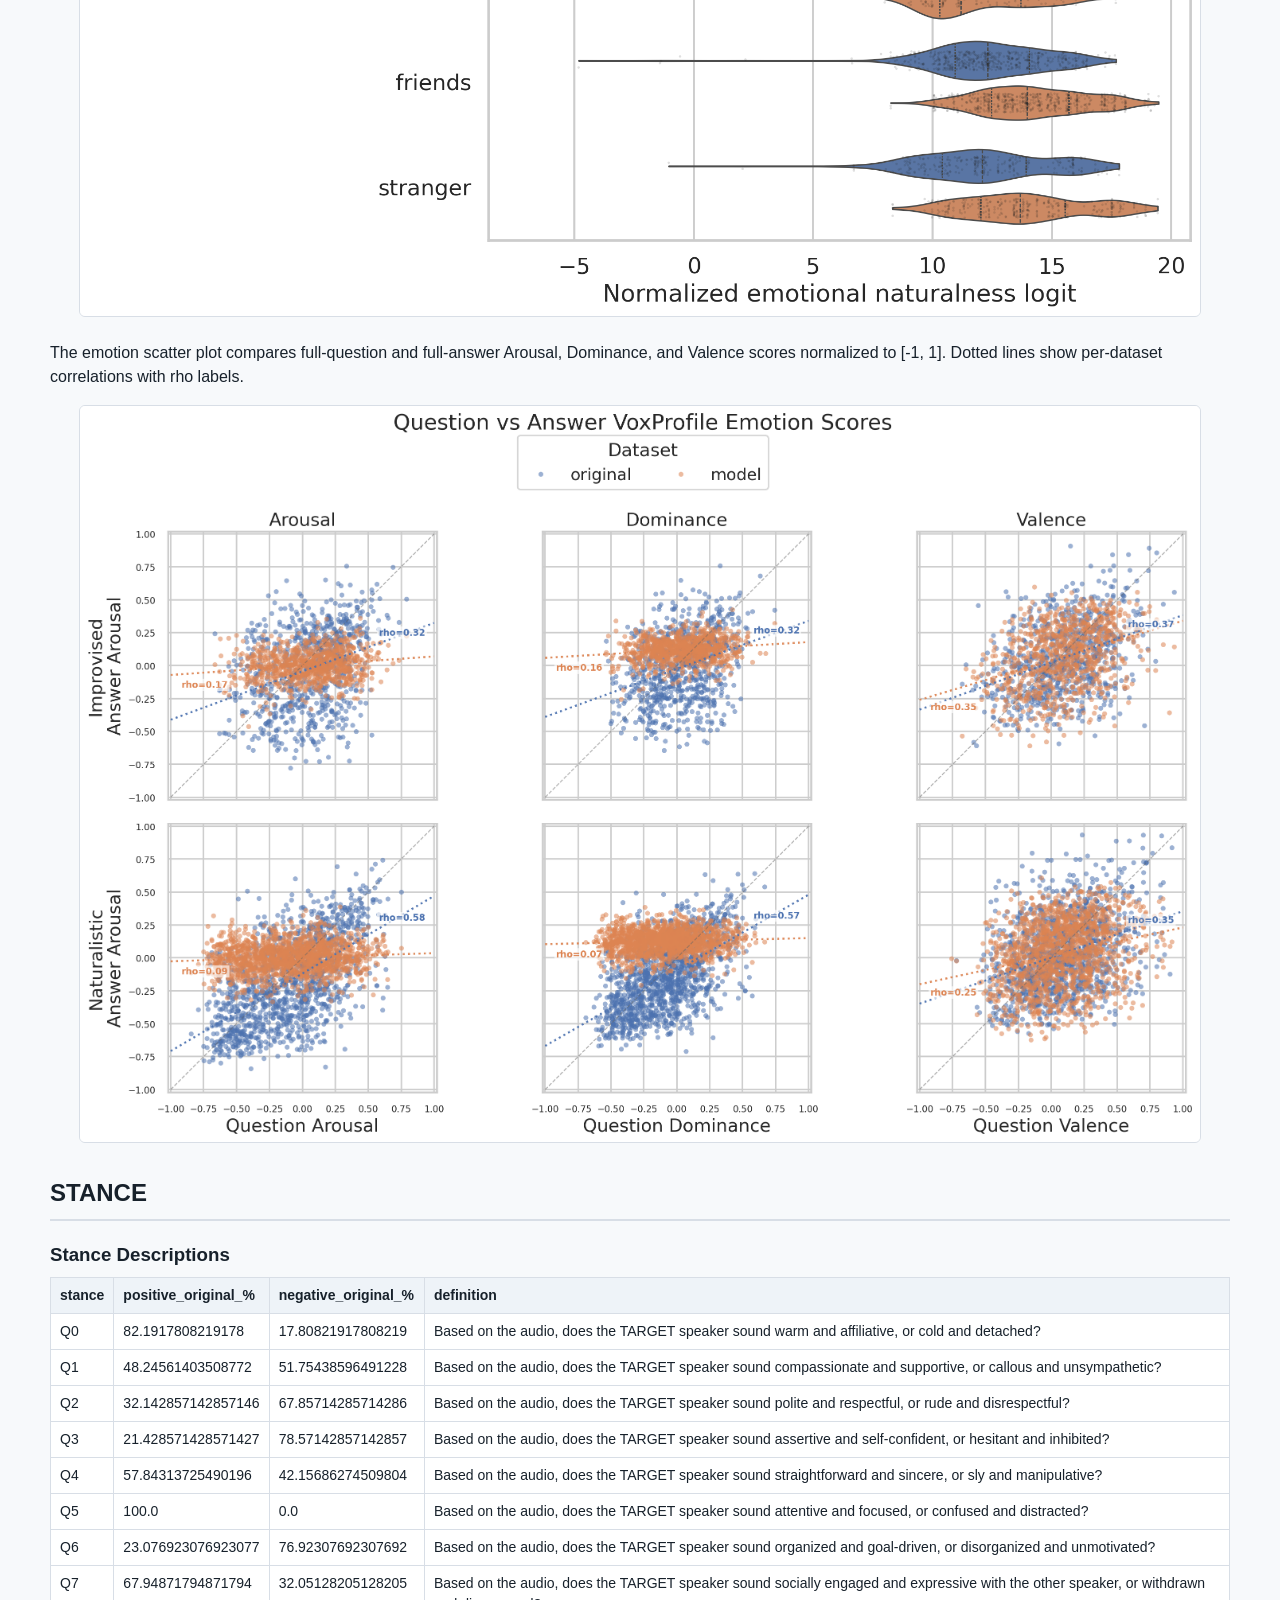
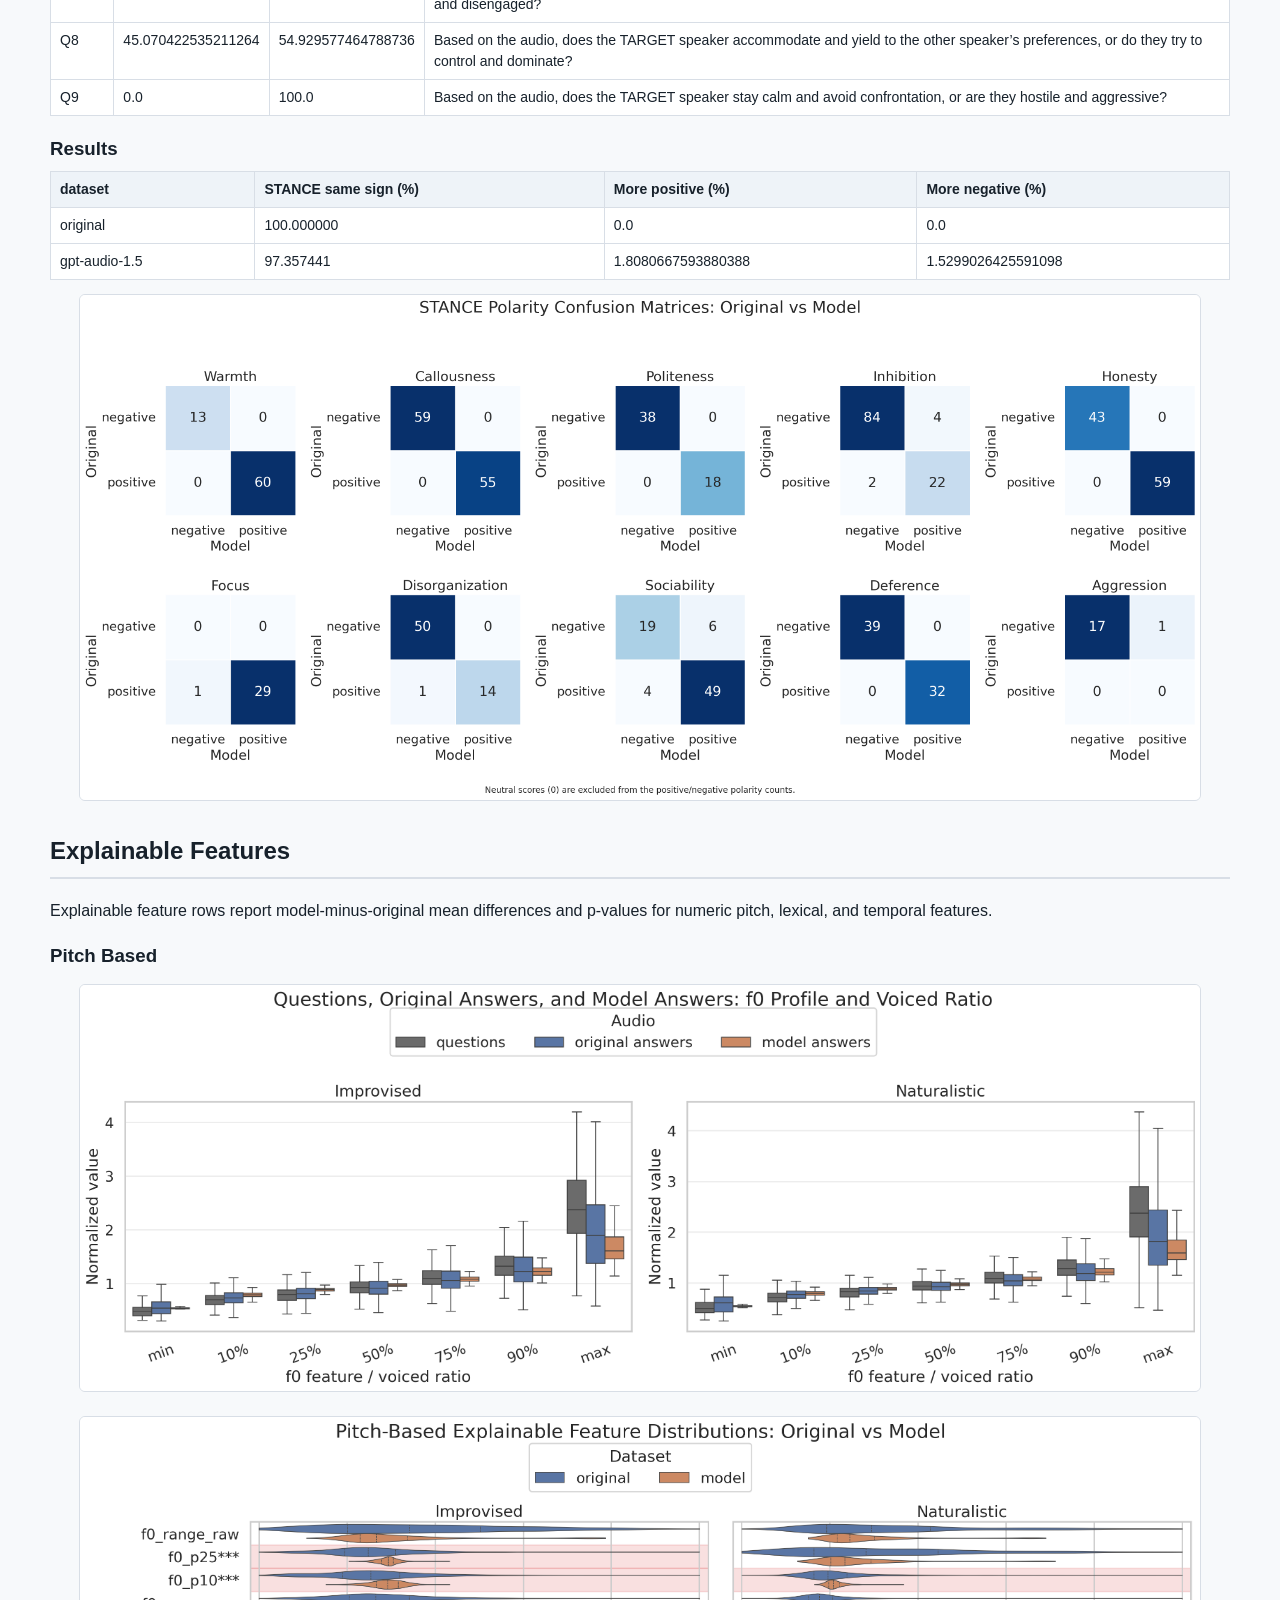
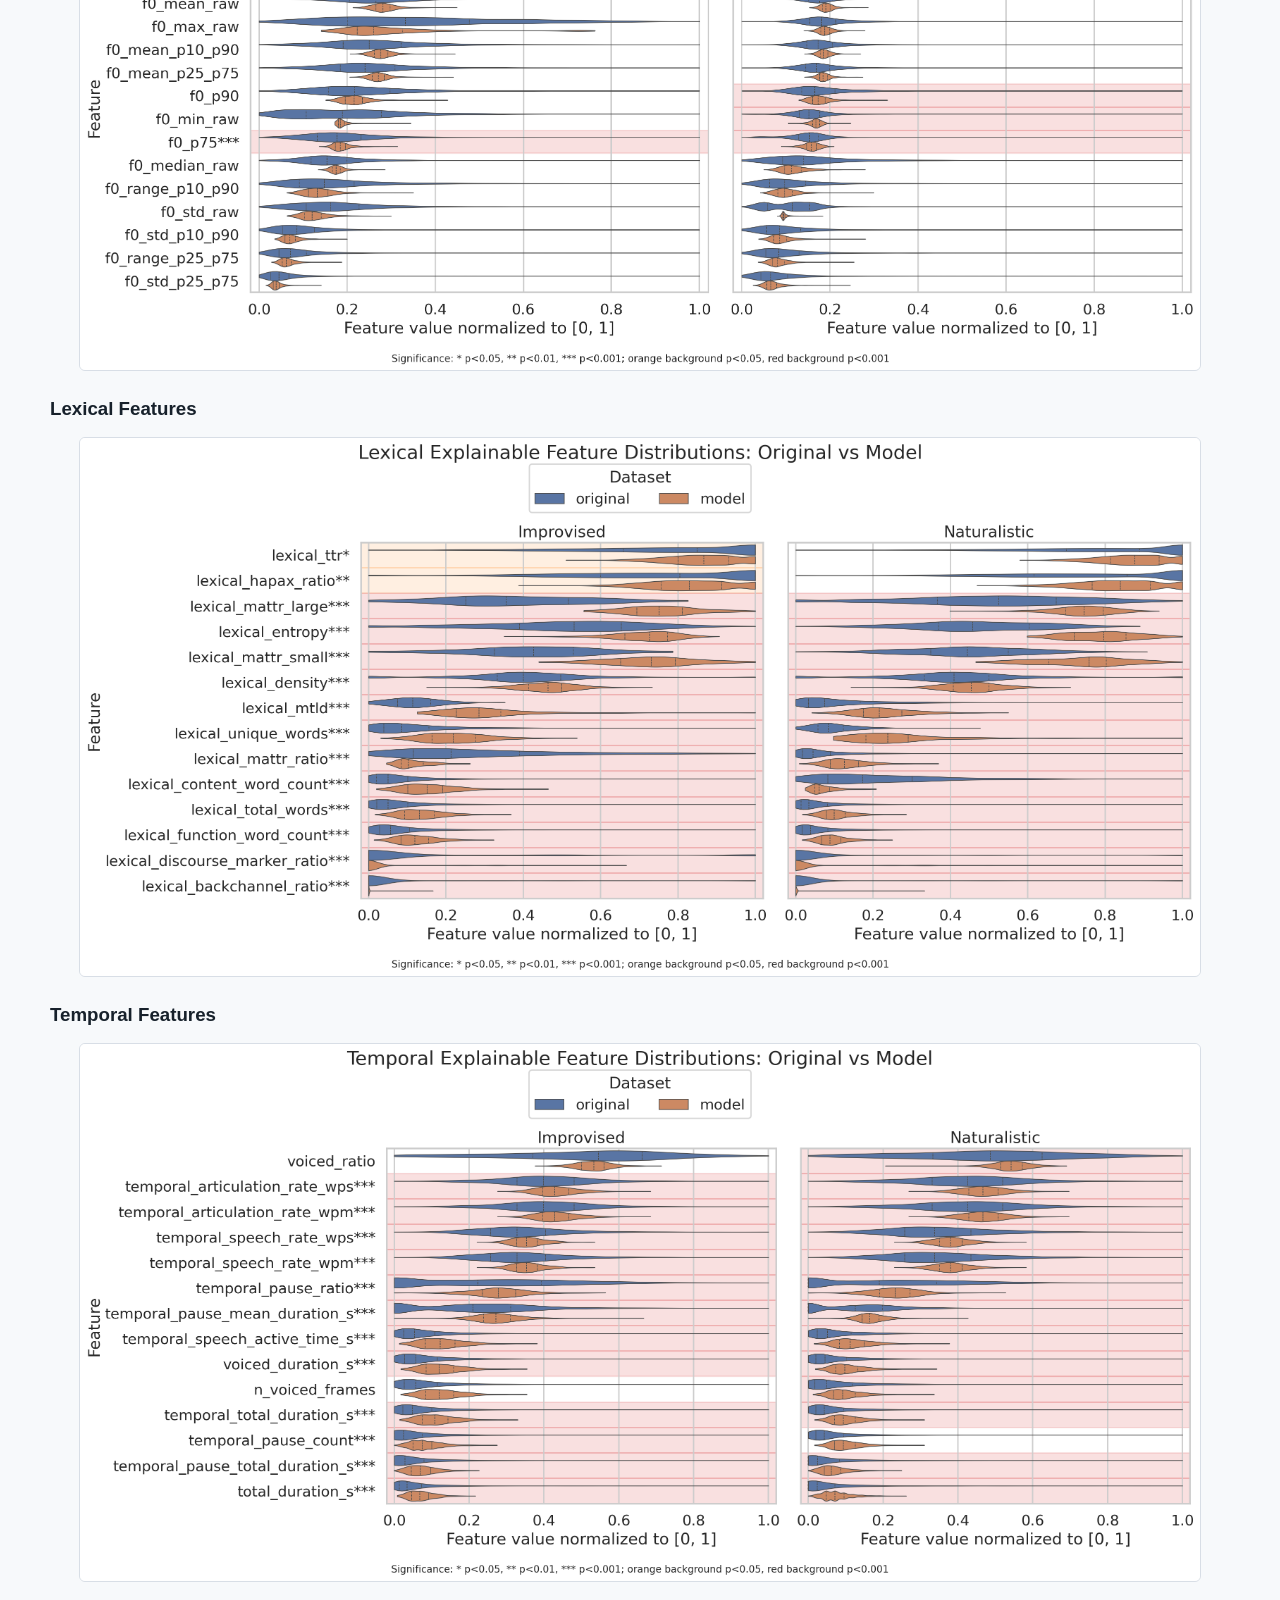
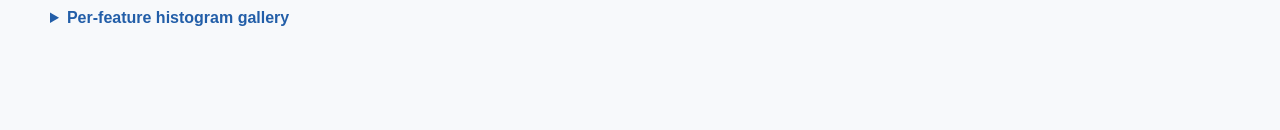
==== commit 23a4aa99: "updated the benchmark with new metrics" ====
--- a/reports/gpt-audio-1.5/detailed_report.html
+++ b/reports/gpt-audio-1.5/detailed_report.html
@@ -25,6 +25,7 @@
     .metric-table th { background:#eef3f8; font-weight:700; }
     .figure { width:100%; max-width:1120px; display:block; margin:14px auto 24px; border:1px solid var(--line); border-radius:6px; background:white; }
     .muted { color:var(--muted); }
+    .summary-paragraph { background:white; border:1px solid var(--line); border-radius:8px; padding:16px; white-space:pre-wrap; }
     details { margin-top:16px; }
     summary { cursor:pointer; color:var(--accent); font-weight:700; margin-bottom:12px; }
     .gallery { display:grid; grid-template-columns:repeat(auto-fit,minmax(260px,1fr)); gap:14px; }
@@ -41,6 +42,11 @@
 </header>
 <main>
   <section>
+    <h2>Summary paragraph</h2>
+    <p class="summary-paragraph">gpt-audio-1.5 performs very strongly on intelligibility, with much lower CER/WER than the original answers in both improvised and naturalistic speech, while also maintaining high audio quality by UTMOS. It is especially clean in turn-taking, recording essentially no interruptions compared with frequent interruptions in the originals, but this comes with a clear latency penalty because its responses are much slower. On language behavior, it stays almost perfectly aligned with the source language distribution, producing essentially all English and preserving the tiny amount of non-English content only in the originals. Dialectically, it shows moderate entrainment with substantial variance, suggesting some conversational adaptation without collapsing into a fixed dialect. For stance and emotion-related behavior, it is largely faithful to the originals with very high sign consistency, though there is a small tendency to shift more positive or more negative depending on the item rather than remaining perfectly neutral. The explainable-speech section is present, but the report text does not expose the underlying feature deltas, so no specific prosodic or temporal direction can be confirmed.</p>
+  </section>
+
+  <section>
     <h2>Data, Models, and Setup</h2>
     <section class="setup-panel setup-panel-data"><h3>Data</h3><table class="metric-table"><thead><tr><th>metric</th><th>Improvised dev</th><th>Improvised test</th><th>Naturalistic dev</th><th>Naturalistic test</th><th>Total</th></tr></thead><tbody><tr><td>Unique original dialogues</td><td>270</td><td>181</td><td>480</td><td>511</td><td>1442</td></tr><tr><td>Selected dialogues</td><td>1165</td><td>994</td><td>1529</td><td>1731</td><td>5419</td></tr><tr><td>Hours of questions</td><td>4.78h</td><td>3.76h</td><td>6.76h</td><td>7.47h</td><td>22.77h</td></tr><tr><td>Hours of original answers</td><td>2.67h</td><td>2.29h</td><td>5.23h</td><td>4.36h</td><td>14.56h</td></tr><tr><td>Original total hours</td><td>7.45h</td><td>6.05h</td><td>12.00h</td><td>11.83h</td><td>37.33h</td></tr><tr><td>Hours of generated answers</td><td>3.59h</td><td>3.11h</td><td>4.70h</td><td>5.15h</td><td>16.55h</td></tr><tr><td>Mean original answer length</td><td>8.26s</td><td>8.28s</td><td>12.32s</td><td>9.07s</td><td></td></tr><tr><td>Mean generated answer length</td><td>9.86s</td><td>10.10s</td><td>10.10s</td><td>9.62s</td><td></td></tr></tbody></table></section><div class="setup-half-grid"><section class="setup-panel"><h3>Models</h3><table class="metric-table"><thead><tr><th>parameter</th><th>value</th></tr></thead><tbody><tr><td>LLM model used for inference</td><td>gpt-audio-1.5</td></tr><tr><td>ASR models used</td><td>Qwen3-ASR-0.6B, whisper-large-v3</td></tr><tr><td>Language ID model</td><td>facebook/mms-lid-126</td></tr><tr><td>Dialect ID model</td><td>tiantiaf/voxlect-english-dialect-whisper-large-v3</td></tr><tr><td>LLM used for stance</td><td>gpt-audio-1.5</td></tr><tr><td>Statistical tests used for p-values</td><td>Mann-Whitney U Test</td></tr><tr><td>UTMOS model</td><td>tarepan/SpeechMOS:v1.2.0 utmos22_strong</td></tr><tr><td>VAD model</td><td>silero-vad</td></tr></tbody></table></section>
 <section class="setup-panel"><h3>Setup</h3><table class="metric-table"><thead><tr><th>parameter</th><th>value</th></tr></thead><tbody><tr><td>protocol</td><td>seamless_2t_2s_questions</td></tr><tr><td>selection_method</td><td>end_with_question</td></tr><tr><td>min_turns</td><td>2</td></tr><tr><td>min_speakers</td><td>2</td></tr><tr><td>splits</td><td>dev,test</td></tr><tr><td>subsets</td><td>improvised,naturalistic</td></tr><tr><td>data_root</td><td>data/seamless_2t_2s_questions</td></tr><tr><td>results_root</td><td>results/seamless_2t_2s_questions</td></tr></tbody></table></section></div>
@@ -64,33 +70,33 @@
       <td>CER</td>
       <td>Qwen3-ASR-0.6B</td>
       <td>1.45</td>
-      <td>37.14</td>
+      <td>19.70</td>
       <td>1.69</td>
-      <td>30.32</td>
+      <td>16.27</td>
     </tr>
     <tr>
       <td>CER</td>
       <td>whisper-large-v3</td>
       <td>1.21</td>
-      <td>30.49</td>
+      <td>17.13</td>
       <td>1.29</td>
-      <td>23.63</td>
+      <td>13.99</td>
     </tr>
     <tr>
       <td>WER</td>
       <td>Qwen3-ASR-0.6B</td>
       <td>6.03</td>
-      <td>48.43</td>
+      <td>32.24</td>
       <td>6.57</td>
-      <td>42.09</td>
+      <td>28.28</td>
     </tr>
     <tr>
       <td>WER</td>
       <td>whisper-large-v3</td>
       <td>5.22</td>
-      <td>37.62</td>
+      <td>25.42</td>
       <td>5.61</td>
-      <td>31.05</td>
+      <td>20.11</td>
     </tr>
     <tr>
       <td>UTMOS</td>
@@ -139,6 +145,107 @@
 <figure class="thumb"><img src="graphs/basic_metric_graphs/UTMOS.png" alt="UTMOS" loading="lazy"></figure>
 <figure class="thumb"><img src="graphs/basic_metric_graphs/WER.png" alt="WER" loading="lazy"></figure>
 <figure class="thumb"><img src="graphs/basic_metric_graphs/latency.png" alt="latency" loading="lazy"></figure></div></details>
+  </section>
+
+  <section>
+    <h2>Turn Taking Surprisal</h2>
+    <table class="dataframe metric-table">
+  <thead>
+    <tr style="text-align: right;">
+      <th>subset</th>
+      <th>metric</th>
+      <th>model_value</th>
+      <th>original_value</th>
+      <th>mean_diff</th>
+      <th>std_diff</th>
+      <th>p_value</th>
+      <th>n</th>
+    </tr>
+  </thead>
+  <tbody>
+    <tr>
+      <td>improvised</td>
+      <td>mean_nll</td>
+      <td>2.965320577806134</td>
+      <td>3.392070671418477</td>
+      <td>-0.4268</td>
+      <td>1.7102</td>
+      <td>2.582e-05</td>
+      <td>509</td>
+    </tr>
+    <tr>
+      <td>improvised</td>
+      <td>tail_nll</td>
+      <td>2.9665725909491636</td>
+      <td>3.520741825309412</td>
+      <td>-0.5542</td>
+      <td>1.8539</td>
+      <td>1.135e-05</td>
+      <td>509</td>
+    </tr>
+    <tr>
+      <td>improvised</td>
+      <td>dialog_nll</td>
+      <td>2.9659465843776487</td>
+      <td>3.4564062483639444</td>
+      <td>-0.4905</td>
+      <td>1.7759</td>
+      <td>1.477e-05</td>
+      <td>509</td>
+    </tr>
+    <tr>
+      <td>improvised</td>
+      <td>naturalness_score</td>
+      <td>2.9659465843776487</td>
+      <td>3.4564062483639444</td>
+      <td>-0.4905</td>
+      <td>1.7759</td>
+      <td>1.477e-05</td>
+      <td>509</td>
+    </tr>
+    <tr>
+      <td>naturalistic</td>
+      <td>mean_nll</td>
+      <td>3.0084253058478843</td>
+      <td>3.9220984000715045</td>
+      <td>-0.9137</td>
+      <td>1.6281</td>
+      <td>6.288e-70</td>
+      <td>882</td>
+    </tr>
+    <tr>
+      <td>naturalistic</td>
+      <td>tail_nll</td>
+      <td>3.009416262419814</td>
+      <td>4.1670074320954695</td>
+      <td>-1.1576</td>
+      <td>1.8224</td>
+      <td>1.458e-72</td>
+      <td>882</td>
+    </tr>
+    <tr>
+      <td>naturalistic</td>
+      <td>dialog_nll</td>
+      <td>3.0089207841338492</td>
+      <td>4.044552916083487</td>
+      <td>-1.0356</td>
+      <td>1.7142</td>
+      <td>7.579e-72</td>
+      <td>882</td>
+    </tr>
+    <tr>
+      <td>naturalistic</td>
+      <td>naturalness_score</td>
+      <td>3.0089207841338492</td>
+      <td>4.044552916083487</td>
+      <td>-1.0356</td>
+      <td>1.7142</td>
+      <td>7.579e-72</td>
+      <td>882</td>
+    </tr>
+  </tbody>
+</table>
+    <img class="figure" src="graphs/turntaking_surprisal.png" alt="Turn-taking surprisal metric violin plots" loading="lazy">
   </section>
 
   <section>
@@ -276,6 +383,48 @@
     </tr>
   </tbody>
 </table>
+    <h3>Dialectal Metrics</h3>
+    <table class="dataframe metric-table">
+  <thead>
+    <tr style="text-align: right;">
+      <th>subset</th>
+      <th>metric</th>
+      <th>mean_diff</th>
+      <th>n</th>
+      <th>detail</th>
+    </tr>
+  </thead>
+  <tbody>
+    <tr>
+      <td>improvised</td>
+      <td>Dialectal entrainment</td>
+      <td>0.4647</td>
+      <td>976</td>
+      <td>computed from dialect_logits.csv question_log_logits and answer_log_logits</td>
+    </tr>
+    <tr>
+      <td>improvised</td>
+      <td>Dialectal variance</td>
+      <td>97.4979</td>
+      <td>976</td>
+      <td>computed from dialect_logits.csv question_log_logits and answer_log_logits</td>
+    </tr>
+    <tr>
+      <td>naturalistic</td>
+      <td>Dialectal entrainment</td>
+      <td>0.4635</td>
+      <td>1688</td>
+      <td>computed from dialect_logits.csv question_log_logits and answer_log_logits</td>
+    </tr>
+    <tr>
+      <td>naturalistic</td>
+      <td>Dialectal variance</td>
+      <td>106.4159</td>
+      <td>1688</td>
+      <td>computed from dialect_logits.csv question_log_logits and answer_log_logits</td>
+    </tr>
+  </tbody>
+</table>
     <img class="figure" src="graphs/dialect_confusion.png" alt="Dialect question-to-answer confusion matrix" loading="lazy">
     <img class="figure" src="graphs/dialect_scores.png" alt="Dialect score spider profiles for question and answer fields" loading="lazy">
   </section>
@@ -304,32 +453,32 @@
   <tbody>
     <tr>
       <td>Q0</td>
-      <td>81.9672131147541</td>
-      <td>18.0327868852459</td>
+      <td>82.1917808219178</td>
+      <td>17.80821917808219</td>
       <td>Based on the audio, does the TARGET speaker sound warm and affiliative, or cold and detached?</td>
     </tr>
     <tr>
       <td>Q1</td>
-      <td>48.91304347826087</td>
-      <td>51.08695652173913</td>
+      <td>48.24561403508772</td>
+      <td>51.75438596491228</td>
       <td>Based on the audio, does the TARGET speaker sound compassionate and supportive, or callous and unsympathetic?</td>
     </tr>
     <tr>
       <td>Q2</td>
-      <td>28.88888888888889</td>
-      <td>71.11111111111111</td>
+      <td>32.142857142857146</td>
+      <td>67.85714285714286</td>
       <td>Based on the audio, does the TARGET speaker sound polite and respectful, or rude and disrespectful?</td>
     </tr>
     <tr>
       <td>Q3</td>
-      <td>19.10112359550562</td>
-      <td>80.89887640449439</td>
+      <td>21.428571428571427</td>
+      <td>78.57142857142857</td>
       <td>Based on the audio, does the TARGET speaker sound assertive and self-confident, or hesitant and inhibited?</td>
     </tr>
     <tr>
       <td>Q4</td>
-      <td>61.72839506172839</td>
-      <td>38.27160493827161</td>
+      <td>57.84313725490196</td>
+      <td>42.15686274509804</td>
       <td>Based on the audio, does the TARGET speaker sound straightforward and sincere, or sly and manipulative?</td>
     </tr>
     <tr>
@@ -340,20 +489,20 @@
     </tr>
     <tr>
       <td>Q6</td>
-      <td>24.528301886792452</td>
-      <td>75.47169811320755</td>
+      <td>23.076923076923077</td>
+      <td>76.92307692307692</td>
       <td>Based on the audio, does the TARGET speaker sound organized and goal-driven, or disorganized and unmotivated?</td>
     </tr>
     <tr>
       <td>Q7</td>
-      <td>66.10169491525424</td>
-      <td>33.898305084745765</td>
+      <td>67.94871794871794</td>
+      <td>32.05128205128205</td>
       <td>Based on the audio, does the TARGET speaker sound socially engaged and expressive with the other speaker, or withdrawn and disengaged?</td>
     </tr>
     <tr>
       <td>Q8</td>
-      <td>38.888888888888886</td>
-      <td>61.111111111111114</td>
+      <td>45.070422535211264</td>
+      <td>54.929577464788736</td>
       <td>Based on the audio, does the TARGET speaker accommodate and yield to the other speaker’s preferences, or do they try to control and dominate?</td>
     </tr>
     <tr>
@@ -383,9 +532,9 @@
     </tr>
     <tr>
       <td>gpt-audio-1.5</td>
-      <td>95.121951</td>
-      <td>2.961672473867596</td>
-      <td>2.4390243902439024</td>
+      <td>97.357441</td>
+      <td>1.8080667593880388</td>
+      <td>1.5299026425591098</td>
     </tr>
   </tbody>
 </table>
@@ -394,533 +543,34 @@
 
   <section>
     <h2>Explainable Features</h2>
-    <p>Explainable feature rows report model-minus-original mean differences, p-values, and the Stage 41 classification AUROC/accuracy. Correlation-cluster rows come from script 41 PCA cluster features.</p>
-    <h3>Correlation Cluster Features</h3>
-    <table class="dataframe metric-table">
-  <thead>
-    <tr style="text-align: right;">
-      <th>subset</th>
-      <th>metric</th>
-      <th>mean_diff</th>
-      <th>std_diff</th>
-      <th>p_value</th>
-      <th>n</th>
-      <th>detail</th>
-    </tr>
-  </thead>
-  <tbody>
-    <tr>
-      <td>improvised</td>
-      <td>corr_cluster_001_rho0p8</td>
-      <td>-1.9117</td>
-      <td>1.4078</td>
-      <td>7.566e-215</td>
-      <td>1150</td>
-      <td>script 41 PCA cluster feature model-original; p-value is Mann-Whitney U Test; source_features=f0_max_raw|f0_range_raw; validates_in_test=True; test_mean_abs_spearman=0.9916; pca_explained_variance_ratio=0.9987</td>
-    </tr>
-    <tr>
-      <td>improvised</td>
-      <td>corr_cluster_002_rho0p8</td>
-      <td>-0.3123</td>
-      <td>2.2335</td>
-      <td>0.0264</td>
-      <td>1150</td>
-      <td>script 41 PCA cluster feature model-original; p-value is Mann-Whitney U Test; source_features=f0_mean_p10_p90|f0_mean_p25_p75|f0_mean_raw|f0_median_raw|f0_p75; validates_in_test=True; test_mean_abs_spearman=0.9514; pca_explained_variance_ratio=0.9798</td>
-    </tr>
-    <tr>
-      <td>improvised</td>
-      <td>corr_cluster_003_rho0p8</td>
-      <td>-1.3894</td>
-      <td>1.3897</td>
-      <td>3.462e-218</td>
-      <td>1150</td>
-      <td>script 41 PCA cluster feature model-original; p-value is Mann-Whitney U Test; source_features=f0_n_voiced_frames|f0_total_duration_s|f0_voiced_duration_s; validates_in_test=True; test_mean_abs_spearman=0.9513; pca_explained_variance_ratio=0.9491</td>
-    </tr>
-    <tr>
-      <td>improvised</td>
-      <td>corr_cluster_004_rho0p8</td>
-      <td>-0.9608</td>
-      <td>2.1738</td>
-      <td>5.220e-20</td>
-      <td>1150</td>
-      <td>script 41 PCA cluster feature model-original; p-value is Mann-Whitney U Test; source_features=f0_range_p10_p90|f0_range_p25_p75|f0_std_p10_p90|f0_std_p25_p75; validates_in_test=True; test_mean_abs_spearman=0.9394; pca_explained_variance_ratio=0.9602</td>
-    </tr>
-    <tr>
-      <td>improvised</td>
-      <td>general_explainable_feature_rho0p8</td>
-      <td>-0.9236</td>
-      <td>2.7469</td>
-      <td>4.611e-16</td>
-      <td>1150</td>
-      <td>script 41 PCA cluster feature model-original; p-value is Mann-Whitney U Test; source_features=corr_cluster_001_rho0p8|corr_cluster_002_rho0p8|corr_cluster_003_rho0p8|corr_cluster_004_rho0p8; validates_in_test=True; test_mean_abs_spearman=nan; pca_explained_variance_ratio=0.5884</td>
-    </tr>
-    <tr>
-      <td>naturalistic</td>
-      <td>corr_cluster_001_rho0p8</td>
-      <td>-1.6591</td>
-      <td>1.6110</td>
-      <td>4.341e-273</td>
-      <td>2055</td>
-      <td>script 41 PCA cluster feature model-original; p-value is Mann-Whitney U Test; source_features=f0_max_raw|f0_range_raw; validates_in_test=True; test_mean_abs_spearman=0.9947; pca_explained_variance_ratio=0.9991</td>
-    </tr>
-    <tr>
-      <td>naturalistic</td>
-      <td>corr_cluster_002_rho0p8</td>
-      <td>0.1347</td>
-      <td>2.8356</td>
-      <td>0.0322</td>
-      <td>2055</td>
-      <td>script 41 PCA cluster feature model-original; p-value is Mann-Whitney U Test; source_features=f0_mean_p10_p90|f0_mean_p25_p75|f0_mean_raw|f0_median_raw|f0_p75; validates_in_test=True; test_mean_abs_spearman=0.9606; pca_explained_variance_ratio=0.9716</td>
-    </tr>
-    <tr>
-      <td>naturalistic</td>
-      <td>corr_cluster_003_rho0p8</td>
-      <td>-1.3563</td>
-      <td>1.2318</td>
-      <td>0.0000</td>
-      <td>2055</td>
-      <td>script 41 PCA cluster feature model-original; p-value is Mann-Whitney U Test; source_features=f0_n_voiced_frames|f0_total_duration_s|f0_voiced_duration_s; validates_in_test=True; test_mean_abs_spearman=0.9334; pca_explained_variance_ratio=0.9608</td>
-    </tr>
-    <tr>
-      <td>naturalistic</td>
-      <td>corr_cluster_004_rho0p8</td>
-      <td>-0.2336</td>
-      <td>2.1338</td>
-      <td>7.722e-07</td>
-      <td>2055</td>
-      <td>script 41 PCA cluster feature model-original; p-value is Mann-Whitney U Test; source_features=f0_range_p10_p90|f0_range_p25_p75|f0_std_p10_p90|f0_std_p25_p75; validates_in_test=True; test_mean_abs_spearman=0.9180; pca_explained_variance_ratio=0.9249</td>
-    </tr>
-    <tr>
-      <td>naturalistic</td>
-      <td>general_explainable_feature_rho0p8</td>
-      <td>-0.3989</td>
-      <td>3.0711</td>
-      <td>6.699e-04</td>
-      <td>2055</td>
-      <td>script 41 PCA cluster feature model-original; p-value is Mann-Whitney U Test; source_features=corr_cluster_001_rho0p8|corr_cluster_002_rho0p8|corr_cluster_003_rho0p8|corr_cluster_004_rho0p8; validates_in_test=True; test_mean_abs_spearman=nan; pca_explained_variance_ratio=0.5595</td>
-    </tr>
-  </tbody>
-</table>
-    <img class="figure" src="graphs/cluster_explainables.png" alt="Correlation cluster explainable feature violins" loading="lazy">
-    <img class="figure" src="graphs/general_explainable.png" alt="General explainable feature histogram" loading="lazy">
-    <h3>Improvised</h3><h4>Highest AUROC Features</h4><table class="dataframe metric-table">
-  <thead>
-    <tr style="text-align: right;">
-      <th>metric</th>
-      <th>mean_diff</th>
-      <th>std_diff</th>
-      <th>p_value</th>
-      <th>n</th>
-      <th>auroc</th>
-      <th>accuracy</th>
-    </tr>
-  </thead>
-  <tbody>
-    <tr>
-      <td>f0_max_raw</td>
-      <td>-182.0998</td>
-      <td>110.5882</td>
-      <td>4.436e-262</td>
-      <td>1150</td>
-      <td>0.9163</td>
-      <td>0.8853</td>
-    </tr>
-    <tr>
-      <td>f0_range_raw</td>
-      <td>-178.2166</td>
-      <td>111.8133</td>
-      <td>1.576e-254</td>
-      <td>1150</td>
-      <td>0.9102</td>
-      <td>0.8774</td>
-    </tr>
-    <tr>
-      <td>f0_total_duration_s</td>
-      <td>-10.1780</td>
-      <td>13.4602</td>
-      <td>5.950e-156</td>
-      <td>1150</td>
-      <td>0.8202</td>
-      <td>0.7359</td>
-    </tr>
-    <tr>
-      <td>f0_std_p10_p90</td>
-      <td>-15.1170</td>
-      <td>17.8455</td>
-      <td>1.315e-145</td>
-      <td>1150</td>
-      <td>0.8093</td>
-      <td>0.7897</td>
-    </tr>
-    <tr>
-      <td>f0_range_p10_p90</td>
-      <td>-54.6355</td>
-      <td>63.2540</td>
-      <td>6.732e-138</td>
-      <td>1150</td>
-      <td>0.8009</td>
-      <td>0.7836</td>
-    </tr>
-    <tr>
-      <td>f0_range_p10_p90</td>
-      <td>-54.6355</td>
-      <td>63.2540</td>
-      <td>6.732e-138</td>
-      <td>1150</td>
-      <td>0.8009</td>
-      <td>0.7836</td>
-    </tr>
-    <tr>
-      <td>f0_range_p25_p75</td>
-      <td>-29.2184</td>
-      <td>37.4970</td>
-      <td>1.483e-127</td>
-      <td>1150</td>
-      <td>0.7892</td>
-      <td>0.7749</td>
-    </tr>
-    <tr>
-      <td>f0_range_p25_p75</td>
-      <td>-29.2184</td>
-      <td>37.4970</td>
-      <td>1.483e-127</td>
-      <td>1150</td>
-      <td>0.7892</td>
-      <td>0.7749</td>
-    </tr>
-    <tr>
-      <td>f0_voiced_duration_s</td>
-      <td>-4.9492</td>
-      <td>6.8361</td>
-      <td>2.859e-126</td>
-      <td>1150</td>
-      <td>0.7877</td>
-      <td>0.7250</td>
-    </tr>
-    <tr>
-      <td>f0_voiced_duration_s</td>
-      <td>-4.9492</td>
-      <td>6.8361</td>
-      <td>2.859e-126</td>
-      <td>1150</td>
-      <td>0.7877</td>
-      <td>0.7250</td>
-    </tr>
-  </tbody>
-</table><h4>Lowest AUROC Features</h4><table class="dataframe metric-table">
-  <thead>
-    <tr style="text-align: right;">
-      <th>metric</th>
-      <th>mean_diff</th>
-      <th>std_diff</th>
-      <th>p_value</th>
-      <th>n</th>
-      <th>auroc</th>
-      <th>accuracy</th>
-    </tr>
-  </thead>
-  <tbody>
-    <tr>
-      <td>f0_median_raw</td>
-      <td>-21.8509</td>
-      <td>41.0183</td>
-      <td>8.004e-30</td>
-      <td>1150</td>
-      <td>0.6366</td>
-      <td>0.6488</td>
-    </tr>
-    <tr>
-      <td>f0_mean_p25_p75</td>
-      <td>-22.5364</td>
-      <td>40.9817</td>
-      <td>1.400e-34</td>
-      <td>1150</td>
-      <td>0.6477</td>
-      <td>0.6558</td>
-    </tr>
-    <tr>
-      <td>f0_mean_p10_p90</td>
-      <td>-24.7074</td>
-      <td>41.4841</td>
-      <td>2.609e-43</td>
-      <td>1150</td>
-      <td>0.6661</td>
-      <td>0.6780</td>
-    </tr>
-    <tr>
-      <td>f0_mean_raw</td>
-      <td>-29.6625</td>
-      <td>40.8988</td>
-      <td>4.558e-72</td>
-      <td>1150</td>
-      <td>0.7161</td>
-      <td>0.7332</td>
-    </tr>
-    <tr>
-      <td>f0_p75</td>
-      <td>-39.1139</td>
-      <td>55.0313</td>
-      <td>9.634e-73</td>
-      <td>1150</td>
-      <td>0.7172</td>
-      <td>0.7631</td>
-    </tr>
-    <tr>
-      <td>f0_p75</td>
-      <td>-39.1139</td>
-      <td>55.0313</td>
-      <td>9.634e-73</td>
-      <td>1150</td>
-      <td>0.7172</td>
-      <td>0.7631</td>
-    </tr>
-    <tr>
-      <td>f0_std_p25_p75</td>
-      <td>-8.4747</td>
-      <td>11.2573</td>
-      <td>8.693e-126</td>
-      <td>1150</td>
-      <td>0.7872</td>
-      <td>0.7697</td>
-    </tr>
-    <tr>
-      <td>f0_std_p25_p75</td>
-      <td>-8.4747</td>
-      <td>11.2573</td>
-      <td>8.693e-126</td>
-      <td>1150</td>
-      <td>0.7872</td>
-      <td>0.7697</td>
-    </tr>
-    <tr>
-      <td>f0_n_voiced_frames</td>
-      <td>-494.7341</td>
-      <td>683.4938</td>
-      <td>3.113e-126</td>
-      <td>1150</td>
-      <td>0.7877</td>
-      <td>0.7250</td>
-    </tr>
-    <tr>
-      <td>f0_n_voiced_frames</td>
-      <td>-494.7341</td>
-      <td>683.4938</td>
-      <td>3.113e-126</td>
-      <td>1150</td>
-      <td>0.7877</td>
-      <td>0.7250</td>
-    </tr>
-  </tbody>
-</table><h3>Naturalistic</h3><h4>Highest AUROC Features</h4><table class="dataframe metric-table">
-  <thead>
-    <tr style="text-align: right;">
-      <th>metric</th>
-      <th>mean_diff</th>
-      <th>std_diff</th>
-      <th>p_value</th>
-      <th>n</th>
-      <th>auroc</th>
-      <th>accuracy</th>
-    </tr>
-  </thead>
-  <tbody>
-    <tr>
-      <td>f0_max_raw</td>
-      <td>-160.2451</td>
-      <td>124.9606</td>
-      <td>0.0000</td>
-      <td>2055</td>
-      <td>0.8669</td>
-      <td>0.8443</td>
-    </tr>
-    <tr>
-      <td>f0_total_duration_s</td>
-      <td>-13.3738</td>
-      <td>14.7801</td>
-      <td>0.0000</td>
-      <td>2055</td>
-      <td>0.8655</td>
-      <td>0.7558</td>
-    </tr>
-    <tr>
-      <td>f0_range_raw</td>
-      <td>-157.5358</td>
-      <td>125.8888</td>
-      <td>0.0000</td>
-      <td>2055</td>
-      <td>0.8618</td>
-      <td>0.8411</td>
-    </tr>
-    <tr>
-      <td>f0_n_voiced_frames</td>
-      <td>-542.4160</td>
-      <td>747.4022</td>
-      <td>9.066e-219</td>
-      <td>2055</td>
-      <td>0.7843</td>
-      <td>0.7222</td>
-    </tr>
-    <tr>
-      <td>f0_voiced_duration_s</td>
-      <td>-5.4240</td>
-      <td>7.4756</td>
-      <td>1.344e-218</td>
-      <td>2055</td>
-      <td>0.7842</td>
-      <td>0.7222</td>
-    </tr>
-    <tr>
-      <td>f0_voiced_duration_s</td>
-      <td>-5.4240</td>
-      <td>7.4756</td>
-      <td>1.344e-218</td>
-      <td>2055</td>
-      <td>0.7842</td>
-      <td>0.7222</td>
-    </tr>
-    <tr>
-      <td>f0_std_p10_p90</td>
-      <td>-8.7786</td>
-      <td>14.8793</td>
-      <td>1.023e-92</td>
-      <td>2055</td>
-      <td>0.6840</td>
-      <td>0.7114</td>
-    </tr>
-    <tr>
-      <td>f0_std_p10_p90</td>
-      <td>-8.7786</td>
-      <td>14.8793</td>
-      <td>1.023e-92</td>
-      <td>2055</td>
-      <td>0.6840</td>
-      <td>0.7114</td>
-    </tr>
-    <tr>
-      <td>f0_range_p10_p90</td>
-      <td>-32.2312</td>
-      <td>55.5404</td>
-      <td>1.048e-86</td>
-      <td>2055</td>
-      <td>0.6778</td>
-      <td>0.7056</td>
-    </tr>
-    <tr>
-      <td>f0_range_p10_p90</td>
-      <td>-32.2312</td>
-      <td>55.5404</td>
-      <td>1.048e-86</td>
-      <td>2055</td>
-      <td>0.6778</td>
-      <td>0.7056</td>
-    </tr>
-  </tbody>
-</table><h4>Lowest AUROC Features</h4><table class="dataframe metric-table">
-  <thead>
-    <tr style="text-align: right;">
-      <th>metric</th>
-      <th>mean_diff</th>
-      <th>std_diff</th>
-      <th>p_value</th>
-      <th>n</th>
-      <th>auroc</th>
-      <th>accuracy</th>
-    </tr>
-  </thead>
-  <tbody>
-    <tr>
-      <td>f0_median_raw</td>
-      <td>-14.6037</td>
-      <td>46.4793</td>
-      <td>9.724e-06</td>
-      <td>2055</td>
-      <td>0.5398</td>
-      <td>0.6893</td>
-    </tr>
-    <tr>
-      <td>f0_mean_p25_p75</td>
-      <td>-15.1072</td>
-      <td>46.1468</td>
-      <td>1.604e-07</td>
-      <td>2055</td>
-      <td>0.5472</td>
-      <td>0.7039</td>
-    </tr>
-    <tr>
-      <td>f0_mean_p10_p90</td>
-      <td>-16.5360</td>
-      <td>46.0617</td>
-      <td>1.482e-11</td>
-      <td>2055</td>
-      <td>0.5608</td>
-      <td>0.7112</td>
-    </tr>
-    <tr>
-      <td>f0_mean_raw</td>
-      <td>-20.1374</td>
-      <td>45.2161</td>
-      <td>2.874e-26</td>
-      <td>2055</td>
-      <td>0.5955</td>
-      <td>0.7287</td>
-    </tr>
-    <tr>
-      <td>f0_p75</td>
-      <td>-24.5803</td>
-      <td>55.4798</td>
-      <td>1.391e-30</td>
-      <td>2055</td>
-      <td>0.6035</td>
-      <td>0.7399</td>
-    </tr>
-    <tr>
-      <td>f0_p75</td>
-      <td>-24.5803</td>
-      <td>55.4798</td>
-      <td>1.391e-30</td>
-      <td>2055</td>
-      <td>0.6035</td>
-      <td>0.7399</td>
-    </tr>
-    <tr>
-      <td>f0_std_p25_p75</td>
-      <td>-4.7151</td>
-      <td>9.3622</td>
-      <td>9.007e-61</td>
-      <td>2055</td>
-      <td>0.6481</td>
-      <td>0.6827</td>
-    </tr>
-    <tr>
-      <td>f0_std_p25_p75</td>
-      <td>-4.7151</td>
-      <td>9.3622</td>
-      <td>9.007e-61</td>
-      <td>2055</td>
-      <td>0.6481</td>
-      <td>0.6827</td>
-    </tr>
-    <tr>
-      <td>f0_range_p25_p75</td>
-      <td>-16.1030</td>
-      <td>30.3694</td>
-      <td>3.279e-67</td>
-      <td>2055</td>
-      <td>0.6560</td>
-      <td>0.6932</td>
-    </tr>
-    <tr>
-      <td>f0_range_p25_p75</td>
-      <td>-16.1030</td>
-      <td>30.3694</td>
-      <td>3.279e-67</td>
-      <td>2055</td>
-      <td>0.6560</td>
-      <td>0.6932</td>
-    </tr>
-  </tbody>
-</table>
-    <img class="figure" src="graphs/explainables.png" alt="Explainable feature violin plots" loading="lazy">
+    <p>Explainable feature rows report model-minus-original mean differences and p-values for numeric pitch, lexical, and temporal features.</p>
+    <h3>Pitch Based</h3>
+    <img class="figure" src="graphs/f0_question_answer_boxplot.png" alt="Questions, original answers, and model answers f0 profile box plot" loading="lazy">
+    <img class="figure" src="graphs/explainables_pitch.png" alt="Pitch-based explainable feature violin plots" loading="lazy">
+    <h3>Lexical Features</h3>
+    <img class="figure" src="graphs/explainables_lexical.png" alt="Lexical explainable feature violin plots" loading="lazy">
+    <h3>Temporal Features</h3>
+    <img class="figure" src="graphs/explainables_temporal.png" alt="Temporal explainable feature violin plots" loading="lazy">
+    <details><summary>Per-feature histogram gallery</summary><div class="gallery"><figure class="thumb"><img src="graphs/feat_graphs/f0_max_raw.png" alt="f0_max_raw" loading="lazy"><figcaption>f0_max_raw</figcaption></figure>
+<figure class="thumb"><img src="graphs/feat_graphs/f0_mean_p10_p90.png" alt="f0_mean_p10_p90" loading="lazy"><figcaption>f0_mean_p10_p90</figcaption></figure>
+<figure class="thumb"><img src="graphs/feat_graphs/f0_mean_p25_p75.png" alt="f0_mean_p25_p75" loading="lazy"><figcaption>f0_mean_p25_p75</figcaption></figure>
+<figure class="thumb"><img src="graphs/feat_graphs/f0_mean_raw.png" alt="f0_mean_raw" loading="lazy"><figcaption>f0_mean_raw</figcaption></figure>
+<figure class="thumb"><img src="graphs/feat_graphs/f0_median_raw.png" alt="f0_median_raw" loading="lazy"><figcaption>f0_median_raw</figcaption></figure>
+<figure class="thumb"><img src="graphs/feat_graphs/f0_n_voiced_frames.png" alt="f0_n_voiced_frames" loading="lazy"><figcaption>f0_n_voiced_frames</figcaption></figure>
+<figure class="thumb"><img src="graphs/feat_graphs/f0_p10.png" alt="f0_p10" loading="lazy"><figcaption>f0_p10</figcaption></figure>
+<figure class="thumb"><img src="graphs/feat_graphs/f0_p25.png" alt="f0_p25" loading="lazy"><figcaption>f0_p25</figcaption></figure>
+<figure class="thumb"><img src="graphs/feat_graphs/f0_p75.png" alt="f0_p75" loading="lazy"><figcaption>f0_p75</figcaption></figure>
+<figure class="thumb"><img src="graphs/feat_graphs/f0_p90.png" alt="f0_p90" loading="lazy"><figcaption>f0_p90</figcaption></figure>
+<figure class="thumb"><img src="graphs/feat_graphs/f0_range_p10_p90.png" alt="f0_range_p10_p90" loading="lazy"><figcaption>f0_range_p10_p90</figcaption></figure>
+<figure class="thumb"><img src="graphs/feat_graphs/f0_range_p25_p75.png" alt="f0_range_p25_p75" loading="lazy"><figcaption>f0_range_p25_p75</figcaption></figure>
+<figure class="thumb"><img src="graphs/feat_graphs/f0_range_raw.png" alt="f0_range_raw" loading="lazy"><figcaption>f0_range_raw</figcaption></figure>
+<figure class="thumb"><img src="graphs/feat_graphs/f0_std_p10_p90.png" alt="f0_std_p10_p90" loading="lazy"><figcaption>f0_std_p10_p90</figcaption></figure>
+<figure class="thumb"><img src="graphs/feat_graphs/f0_std_p25_p75.png" alt="f0_std_p25_p75" loading="lazy"><figcaption>f0_std_p25_p75</figcaption></figure>
+<figure class="thumb"><img src="graphs/feat_graphs/f0_total_duration_s.png" alt="f0_total_duration_s" loading="lazy"><figcaption>f0_total_duration_s</figcaption></figure>
+<figure class="thumb"><img src="graphs/feat_graphs/f0_voiced_duration_s.png" alt="f0_voiced_duration_s" loading="lazy"><figcaption>f0_voiced_duration_s</figcaption></figure>
+<figure class="thumb"><img src="graphs/feat_graphs/total_duration_s.png" alt="total_duration_s" loading="lazy"><figcaption>total_duration_s</figcaption></figure>
+<figure class="thumb"><img src="graphs/feat_graphs/voiced_duration_s.png" alt="voiced_duration_s" loading="lazy"><figcaption>voiced_duration_s</figcaption></figure>
+<figure class="thumb"><img src="graphs/feat_graphs/voiced_ratio.png" alt="voiced_ratio" loading="lazy"><figcaption>voiced_ratio</figcaption></figure></div></details>
   </section>
 </main>
 </body>
